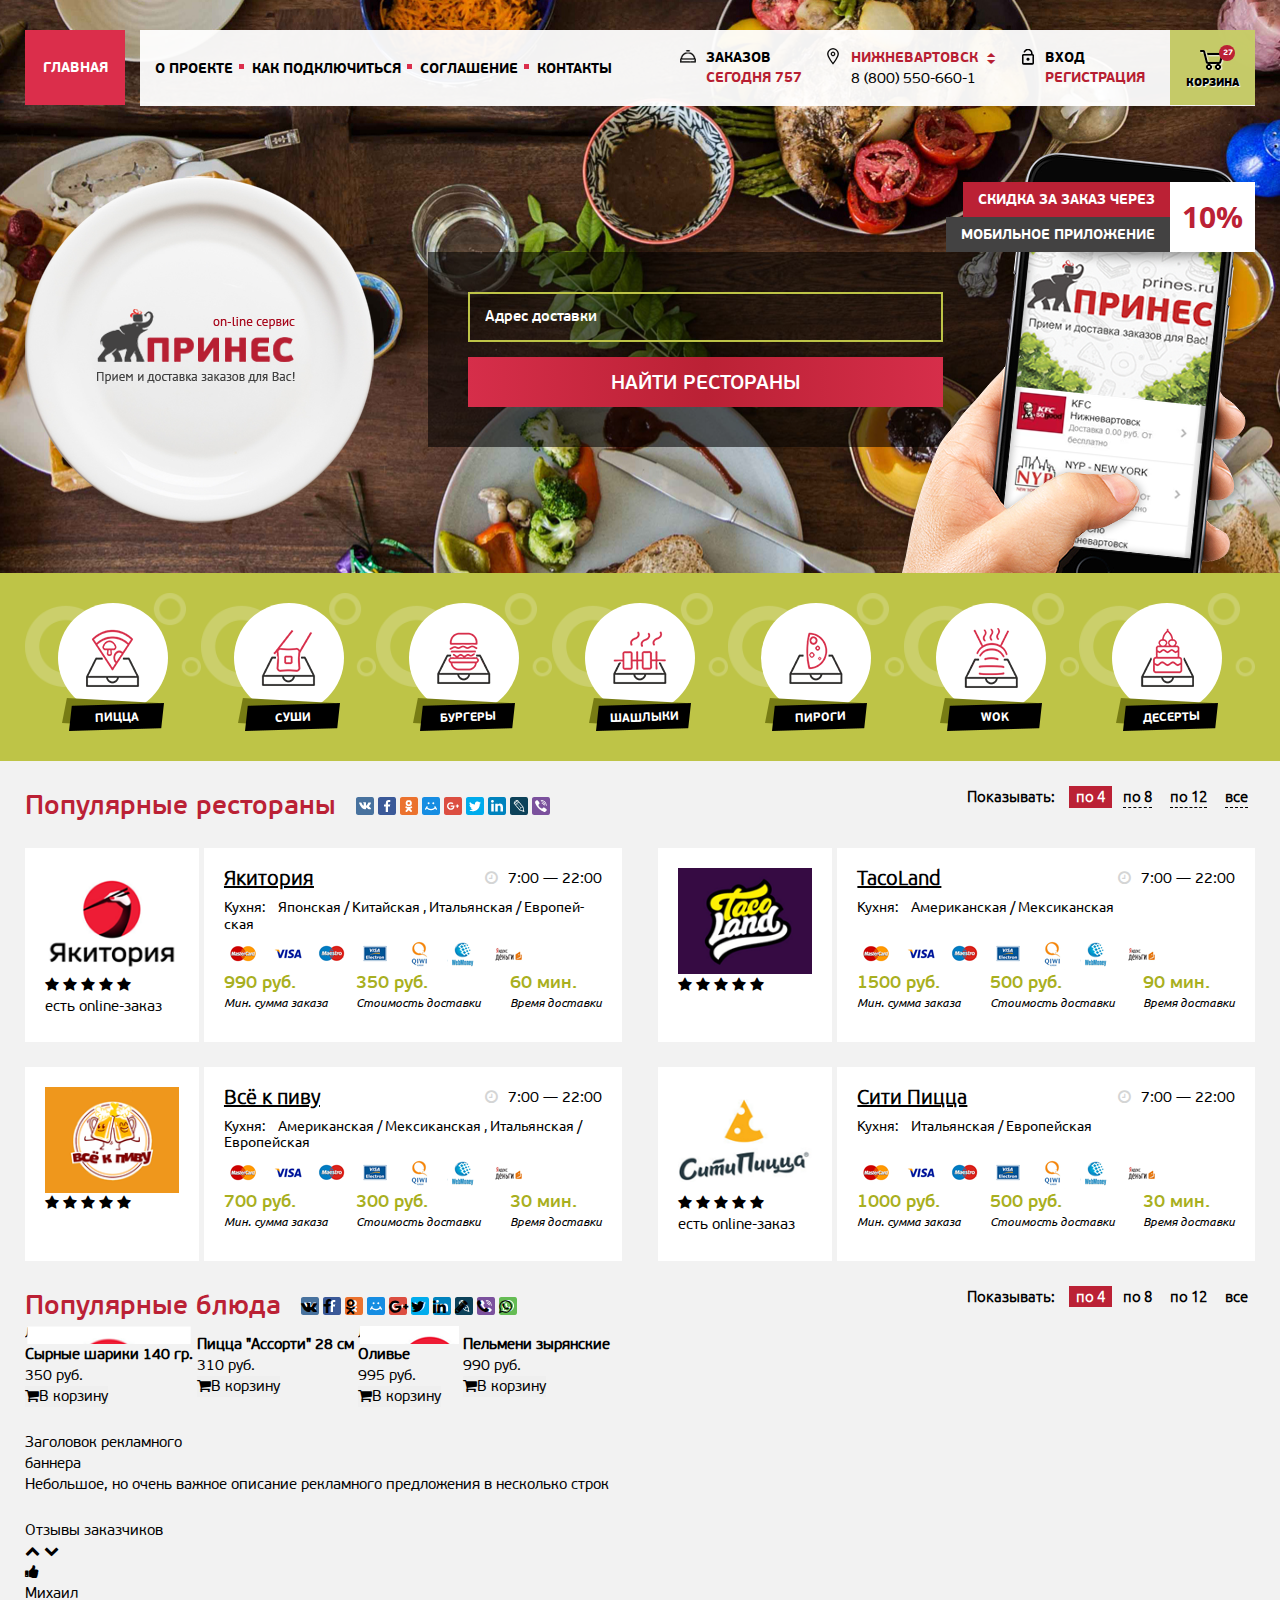
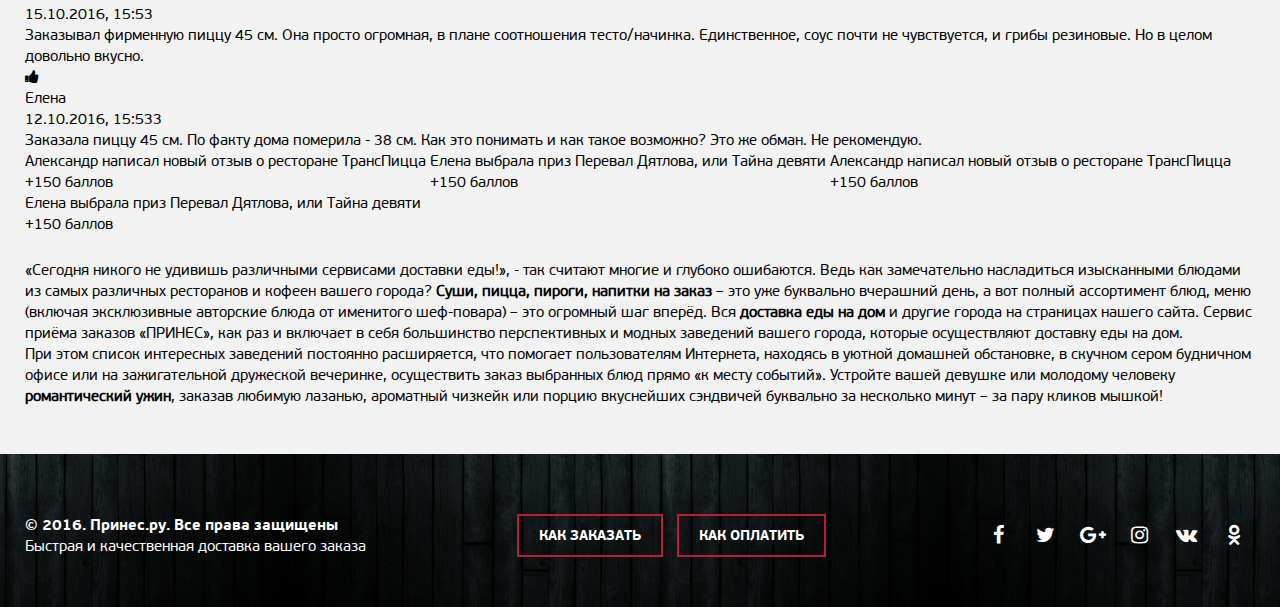
==== index.html @ 0f481f5a "v 0.1" ====
<!DOCTYPE html>
<html lang="ru">
<head>
    <meta charset="UTF-8">
    <meta name="viewport" content="width=device-width, initial-scale=1.0">
    <title>Главная</title>
    <link rel="stylesheet" href="css/font-awesome.min.css">
    <link rel="stylesheet" href="css/custom-styles.css"/>
</head>
<body>

<div class="wrapper page-main">

    <header role="banner">

        <div class="wrapper-inner">

            <a href="index.html" class="link-main">Главная</a>

            <div class="header-panel">

                <nav>
                    <ul>
                        <li><a href="#">О проекте</a></li>
                        <li><a href="#">Как подключиться</a></li>
                        <li><a href="#">Cоглашение</a></li>
                        <li><a href="#">Контакты</a></li>
                    </ul>
                </nav>

                <div class="orders">
                    <div>ЗАКАЗОВ</div>
                    <div><span>сегодня 757</span></div>
                </div>

                <div class="phones">
                    <div class="controls control-prev">&#9650;</div>
                    <div class="controls control-next">&#9660;</div>
                    <ul class="city">
                        <li>Москва</li>
                        <li>Уды</li>
                        <li class="active">Нижневартовск</li>
                        <li>Харьков</li>
                        <li>Екатеринбург</li>
                    </ul>
                    <ul class="tel">
                        <li><a href="tel:88005506601">8 (050) 123-456-7</a></li>
                        <li><a href="tel:88005506601">8 (066) 660-555-1</a></li>
                        <li class="active"><a href="tel:88005506601">8 (800) 550-660-1</a></li>
                        <li><a href="tel:88005506601">8 (063) 543-760-5</a></li>
                        <li><a href="tel:88005506601">8 (067) 888-888-6</a></li>
                    </ul>
                </div>

                <div class="sign">
                    <a href="#" class="sign-in">Вход</a>
                    <a href="#" class="sign-up">регистрация</a>
                </div>

                <a href="page-cart.html" class="header-cart">
                    <div class="products-number">27</div>
                    Корзина
                </a>

            </div>

            <div class="header-bottom">

                <a href="index.html" class="logo-main"></a>

                <form action="#" class="form-search">

                    <label>
                        <input type="text" placeholder="Адрес доставки">
                    </label>

                    <button type="submit">Найти рестораны</button>

                </form>

            </div>

            <div class="mobile-app">

                <p>Скидка за Заказ через <span>10%</span></p>
                <a href="#">мобильное приложение</a>

            </div>

        </div>

    </header>

    <section class="nav-categories">

        <div class="wrapper-inner">

            <ul>

                <li>
                    <div class="icon"><img src="source/images/icon-category-pizza.png" alt=""></div>
                    <a href="#"><span>Пицца</span></a>
                </li>
                <li>
                    <div class="icon"><img src="source/images/icon-category-sushi.png" alt=""></div>
                    <a href="#"><span>Суши</span></a>
                </li>
                <li>
                    <div class="icon"><img src="source/images/icon-category-burger.png" alt=""></div>
                    <a href="#"><span>бургеры</span></a>
                </li>
                <li>
                    <div class="icon"><img src="source/images/icon-category-kebab.png" alt=""></div>
                    <a href="#"><span>шашлыки</span></a>
                </li>
                <li>
                    <div class="icon"><img src="source/images/icon-category-pie.png" alt=""></div>
                    <a href="#"><span>пироги</span></a>
                </li>
                <li>
                    <div class="icon"><img src="source/images/icon-category-wok.png" alt=""></div>
                    <a href="#"><span>wok</span></a>
                </li>
                <li>
                    <div class="icon"><img src="source/images/icon-category-dessert.png" alt=""></div>
                    <a href="#"><span>Десерты</span></a>
                </li>

            </ul>

        </div>

    </section>

    <div class="wrapper-inner">

        <section class="popular-restaurants">

            <div class="list-header clearfix">

                <h2>Популярные рестораны</h2>

                <ul class="social-links">
                    <li><a href="#"></a></li>
                    <li><a href="#"></a></li>
                    <li><a href="#"></a></li>
                    <li><a href="#"></a></li>
                    <li><a href="#"></a></li>
                    <li><a href="#"></a></li>
                    <li><a href="#"></a></li>
                    <li><a href="#"></a></li>
                    <li><a href="#"></a></li>
                </ul>

                <div class="view-filter">

                    <div class="title">Показывать:</div>

                    <div class="filter-choice view-4 active"><span>по 4</span></div>

                    <div class="filter-choice view-8"><span>по 8</span></div>

                    <div class="filter-choice view-12"><span>по 12</span></div>

                    <div class="filter-choice view-all"><span>все</span></div>

                </div>

            </div>

            <ul class="cards-list clearfix">

                <li class="card card-restaurant clearfix">

                    <div class="card-preview">

                        <a class="logo-wrap" href="#">
                            <img src="source/images/logo-restaurant-1.png" alt="">
                        </a>

                        <ul class="rate">
                            <li><i class="fa fa-star filled"></i></li>
                            <li><i class="fa fa-star filled"></i></li>
                            <li><i class="fa fa-star filled"></i></li>
                            <li><i class="fa fa-star empty"></i></li>
                            <li><i class="fa fa-star empty"></i></li>
                        </ul>

                        <div class="note-online">есть online-заказ</div>

                    </div>

                    <div class="card-details">

                        <div class="card-details-header clearfix">

                            <h3><a href="#">Якитория</a></h3>

                            <div class="working-hours"><i class="fa fa-clock-o"></i>7:00 — 22:00</div>

                        </div>

                        <div class="cuisine">Кухня: <span class="value">Японская / Китайская , Итальянская / Евро&shy;пей&shy;ская</span></div>

                        <ul class="payment-list">
                            <li></li>
                            <li></li>
                            <li></li>
                            <li></li>
                            <li></li>
                            <li></li>
                            <li></li>
                        </ul>

                        <ul class="parameters">

                            <li>
                                <p><strong>990 руб.</strong></p>
                                <p><small>Мин. сумма заказа</small></p>
                            </li>

                            <li>
                                <p><strong>350 руб.</strong></p>
                                <p><small>Стоимость доставки</small></p>
                            </li>

                            <li>
                                <p><strong>60 мин.</strong></p>
                                <p><small>Время доставки</small></p>
                            </li>

                        </ul>

                    </div>

                </li>

                <li class="card card-restaurant clearfix">

                    <div class="card-preview">

                        <a class="logo-wrap" href="#">
                            <img src="source/images/logo-restaurant-2.png" alt="">
                        </a>

                        <ul class="rate">
                            <li><i class="fa fa-star filled"></i></li>
                            <li><i class="fa fa-star filled"></i></li>
                            <li><i class="fa fa-star filled"></i></li>
                            <li><i class="fa fa-star empty"></i></li>
                            <li><i class="fa fa-star empty"></i></li>
                        </ul>

                    </div>

                    <div class="card-details">

                        <div class="card-details-header clearfix">

                            <h3><a href="#">TacoLand</a></h3>

                            <div class="working-hours"><i class="fa fa-clock-o"></i>7:00 — 22:00</div>

                        </div>

                        <div class="cuisine">Кухня: <span class="value">Американская / Мексиканская</span></div>

                        <ul class="payment-list">
                            <li></li>
                            <li></li>
                            <li></li>
                            <li></li>
                            <li></li>
                            <li></li>
                            <li></li>
                        </ul>

                        <ul class="parameters">

                            <li>
                                <p><strong>1500 руб.</strong></p>
                                <p><small>Мин. сумма заказа</small></p>
                            </li>

                            <li>
                                <p><strong>500 руб.</strong></p>
                                <p><small>Стоимость доставки</small></p>
                            </li>

                            <li>
                                <p><strong>90 мин.</strong></p>
                                <p><small>Время доставки</small></p>
                            </li>

                        </ul>


                    </div>

                </li>

                <li class="card card-restaurant clearfix">

                    <div class="card-preview">

                        <a class="logo-wrap" href="#">
                            <img src="source/images/logo-restaurant-3.png" alt="">
                        </a>

                        <ul class="rate">
                            <li><i class="fa fa-star filled"></i></li>
                            <li><i class="fa fa-star filled"></i></li>
                            <li><i class="fa fa-star filled"></i></li>
                            <li><i class="fa fa-star empty"></i></li>
                            <li><i class="fa fa-star empty"></i></li>
                        </ul>

                    </div>

                    <div class="card-details">

                        <div class="card-details-header clearfix">

                            <h3><a href="#">Всё к пиву</a></h3>

                            <div class="working-hours"><i class="fa fa-clock-o"></i>7:00 — 22:00</div>

                        </div>

                        <div class="cuisine">Кухня: <span class="value">Американская / Мексиканская , Итальянская / Европейская</span></div>

                        <ul class="payment-list">
                            <li></li>
                            <li></li>
                            <li></li>
                            <li></li>
                            <li></li>
                            <li></li>
                            <li></li>
                        </ul>

                        <ul class="parameters">

                            <li>
                                <p><strong>700 руб.</strong></p>
                                <p><small>Мин. сумма заказа</small></p>
                            </li>

                            <li>
                                <p><strong>300 руб.</strong></p>
                                <p><small>Стоимость доставки</small></p>
                            </li>

                            <li>
                                <p><strong>30 мин.</strong></p>
                                <p><small>Время доставки</small></p>
                            </li>

                        </ul>

                    </div>

                </li>

                <li class="card card-restaurant clearfix">

                    <div class="card-preview">

                        <a class="logo-wrap" href="#">
                            <img src="source/images/logo-restaurant-4.png" alt="">
                        </a>

                        <ul class="rate">
                            <li><i class="fa fa-star filled"></i></li>
                            <li><i class="fa fa-star filled"></i></li>
                            <li><i class="fa fa-star filled"></i></li>
                            <li><i class="fa fa-star empty"></i></li>
                            <li><i class="fa fa-star empty"></i></li>
                        </ul>

                        <div class="note-online">есть online-заказ</div>

                    </div>

                    <div class="card-details">

                        <div class="card-details-header clearfix">

                            <h3><a href="#">Сити Пицца</a></h3>

                            <div class="working-hours"><i class="fa fa-clock-o"></i>7:00 — 22:00</div>

                        </div>

                        <div class="cuisine">Кухня: <span class="value">Итальянская / Европейская</span></div>

                        <ul class="payment-list">
                            <li></li>
                            <li></li>
                            <li></li>
                            <li></li>
                            <li></li>
                            <li></li>
                            <li></li>
                        </ul>

                        <ul class="parameters">

                            <li>
                                <p><strong>1000 руб.</strong></p>
                                <p><small>Мин. сумма заказа</small></p>
                            </li>

                            <li>
                                <p><strong>500 руб.</strong></p>
                                <p><small>Стоимость доставки</small></p>
                            </li>

                            <li>
                                <p><strong>30 мин.</strong></p>
                                <p><small>Время доставки</small></p>
                            </li>

                        </ul>

                    </div>

                </li>

                <li class="card card-restaurant clearfix hidden">

                    <div class="card-preview">

                        <a class="logo-wrap" href="#">
                            <img src="source/images/logo-restaurant-1.png" alt="">
                        </a>

                        <ul class="rate">
                            <li><i class="fa fa-star filled"></i></li>
                            <li><i class="fa fa-star filled"></i></li>
                            <li><i class="fa fa-star filled"></i></li>
                            <li><i class="fa fa-star empty"></i></li>
                            <li><i class="fa fa-star empty"></i></li>
                        </ul>

                        <div class="note-online">есть online-заказ</div>

                    </div>

                    <div class="card-details">

                        <div class="card-details-header clearfix">

                            <h3><a href="#">Якитория</a></h3>

                            <div class="working-hours"><i class="fa fa-clock-o"></i>7:00 — 22:00</div>

                        </div>

                        <div class="cuisine">Кухня: <span class="value">Японская / Китайская , Итальянская / Европейская</span></div>

                        <ul class="payment-list">
                            <li></li>
                            <li></li>
                            <li></li>
                            <li></li>
                            <li></li>
                            <li></li>
                            <li></li>
                        </ul>

                        <ul class="parameters">

                            <li>
                                <p><strong>990 руб.</strong></p>
                                <p><small>Мин. сумма заказа</small></p>
                            </li>

                            <li>
                                <p><strong>350 руб.</strong></p>
                                <p><small>Стоимость доставки</small></p>
                            </li>

                            <li>
                                <p><strong>60 мин.</strong></p>
                                <p><small>Время доставки</small></p>
                            </li>

                        </ul>

                    </div>

                </li>

                <li class="card card-restaurant clearfix hidden">

                    <div class="card-preview">

                        <a class="logo-wrap" href="#">
                            <img src="source/images/logo-restaurant-2.png" alt="">
                        </a>

                        <ul class="rate">
                            <li><i class="fa fa-star filled"></i></li>
                            <li><i class="fa fa-star filled"></i></li>
                            <li><i class="fa fa-star filled"></i></li>
                            <li><i class="fa fa-star empty"></i></li>
                            <li><i class="fa fa-star empty"></i></li>
                        </ul>

                    </div>

                    <div class="card-details">

                        <div class="card-details-header clearfix">

                            <h3><a href="#">TacoLand</a></h3>

                            <div class="working-hours"><i class="fa fa-clock-o"></i>7:00 — 22:00</div>

                        </div>

                        <div class="cuisine">Кухня: <span class="value">Американская / Мексиканская</span></div>

                        <ul class="payment-list">
                            <li></li>
                            <li></li>
                            <li></li>
                            <li></li>
                            <li></li>
                            <li></li>
                            <li></li>
                        </ul>

                        <ul class="parameters">

                            <li>
                                <p><strong>1500 руб.</strong></p>
                                <p><small>Мин. сумма заказа</small></p>
                            </li>

                            <li>
                                <p><strong>500 руб.</strong></p>
                                <p><small>Стоимость доставки</small></p>
                            </li>

                            <li>
                                <p><strong>90 мин.</strong></p>
                                <p><small>Время доставки</small></p>
                            </li>

                        </ul>


                    </div>

                </li>

                <li class="card card-restaurant clearfix hidden">

                    <div class="card-preview">

                        <a class="logo-wrap" href="#">
                            <img src="source/images/logo-restaurant-3.png" alt="">
                        </a>

                        <ul class="rate">
                            <li><i class="fa fa-star filled"></i></li>
                            <li><i class="fa fa-star filled"></i></li>
                            <li><i class="fa fa-star filled"></i></li>
                            <li><i class="fa fa-star empty"></i></li>
                            <li><i class="fa fa-star empty"></i></li>
                        </ul>

                    </div>

                    <div class="card-details">

                        <div class="card-details-header clearfix">

                            <h3><a href="#">Всё к пиву</a></h3>

                            <div class="working-hours"><i class="fa fa-clock-o"></i>7:00 — 22:00</div>

                        </div>

                        <div class="cuisine">Кухня: <span class="value">Американская / Мексиканская , Итальянская / Европейская</span></div>

                        <ul class="payment-list">
                            <li></li>
                            <li></li>
                            <li></li>
                            <li></li>
                            <li></li>
                            <li></li>
                            <li></li>
                        </ul>

                        <ul class="parameters">

                            <li>
                                <p><strong>700 руб.</strong></p>
                                <p><small>Мин. сумма заказа</small></p>
                            </li>

                            <li>
                                <p><strong>300 руб.</strong></p>
                                <p><small>Стоимость доставки</small></p>
                            </li>

                            <li>
                                <p><strong>30 мин.</strong></p>
                                <p><small>Время доставки</small></p>
                            </li>

                        </ul>

                    </div>

                </li>

                <li class="card card-restaurant clearfix hidden">

                    <div class="card-preview">

                        <a class="logo-wrap" href="#">
                            <img src="source/images/logo-restaurant-4.png" alt="">
                        </a>

                        <ul class="rate">
                            <li><i class="fa fa-star filled"></i></li>
                            <li><i class="fa fa-star filled"></i></li>
                            <li><i class="fa fa-star filled"></i></li>
                            <li><i class="fa fa-star empty"></i></li>
                            <li><i class="fa fa-star empty"></i></li>
                        </ul>

                        <div class="note-online">есть online-заказ</div>

                    </div>

                    <div class="card-details">

                        <div class="card-details-header clearfix">

                            <h3><a href="#">Сити Пицца</a></h3>

                            <div class="working-hours"><i class="fa fa-clock-o"></i>7:00 — 22:00</div>

                        </div>

                        <div class="cuisine">Кухня: <span class="value">Итальянская / Европейская</span></div>

                        <ul class="payment-list">
                            <li></li>
                            <li></li>
                            <li></li>
                            <li></li>
                            <li></li>
                            <li></li>
                            <li></li>
                        </ul>

                        <ul class="parameters">

                            <li>
                                <p><strong>1000 руб.</strong></p>
                                <p><small>Мин. сумма заказа</small></p>
                            </li>

                            <li>
                                <p><strong>500 руб.</strong></p>
                                <p><small>Стоимость доставки</small></p>
                            </li>

                            <li>
                                <p><strong>30 мин.</strong></p>
                                <p><small>Время доставки</small></p>
                            </li>

                        </ul>

                    </div>

                </li>

                <li class="card card-restaurant clearfix hidden">

                    <div class="card-preview">

                        <a class="logo-wrap" href="#">
                            <img src="source/images/logo-restaurant-1.png" alt="">
                        </a>

                        <ul class="rate">
                            <li><i class="fa fa-star filled"></i></li>
                            <li><i class="fa fa-star filled"></i></li>
                            <li><i class="fa fa-star filled"></i></li>
                            <li><i class="fa fa-star empty"></i></li>
                            <li><i class="fa fa-star empty"></i></li>
                        </ul>

                        <div class="note-online">есть online-заказ</div>

                    </div>

                    <div class="card-details">

                        <div class="card-details-header clearfix">

                            <h3><a href="#">Якитория</a></h3>

                            <div class="working-hours"><i class="fa fa-clock-o"></i>7:00 — 22:00</div>

                        </div>

                        <div class="cuisine">Кухня: <span class="value">Японская / Китайская , Итальянская / Европейская</span></div>

                        <ul class="payment-list">
                            <li></li>
                            <li></li>
                            <li></li>
                            <li></li>
                            <li></li>
                            <li></li>
                            <li></li>
                        </ul>

                        <ul class="parameters">

                            <li>
                                <p><strong>990 руб.</strong></p>
                                <p><small>Мин. сумма заказа</small></p>
                            </li>

                            <li>
                                <p><strong>350 руб.</strong></p>
                                <p><small>Стоимость доставки</small></p>
                            </li>

                            <li>
                                <p><strong>60 мин.</strong></p>
                                <p><small>Время доставки</small></p>
                            </li>

                        </ul>

                    </div>

                </li>

                <li class="card card-restaurant clearfix hidden">

                    <div class="card-preview">

                        <a class="logo-wrap" href="#">
                            <img src="source/images/logo-restaurant-2.png" alt="">
                        </a>

                        <ul class="rate">
                            <li><i class="fa fa-star filled"></i></li>
                            <li><i class="fa fa-star filled"></i></li>
                            <li><i class="fa fa-star filled"></i></li>
                            <li><i class="fa fa-star empty"></i></li>
                            <li><i class="fa fa-star empty"></i></li>
                        </ul>

                    </div>

                    <div class="card-details">

                        <div class="card-details-header clearfix">

                            <h3><a href="#">TacoLand</a></h3>

                            <div class="working-hours"><i class="fa fa-clock-o"></i>7:00 — 22:00</div>

                        </div>

                        <div class="cuisine">Кухня: <span class="value">Американская / Мексиканская</span></div>

                        <ul class="payment-list">
                            <li></li>
                            <li></li>
                            <li></li>
                            <li></li>
                            <li></li>
                            <li></li>
                            <li></li>
                        </ul>

                        <ul class="parameters">

                            <li>
                                <p><strong>1500 руб.</strong></p>
                                <p><small>Мин. сумма заказа</small></p>
                            </li>

                            <li>
                                <p><strong>500 руб.</strong></p>
                                <p><small>Стоимость доставки</small></p>
                            </li>

                            <li>
                                <p><strong>90 мин.</strong></p>
                                <p><small>Время доставки</small></p>
                            </li>

                        </ul>


                    </div>

                </li>

                <li class="card card-restaurant clearfix hidden">

                    <div class="card-preview">

                        <a class="logo-wrap" href="#">
                            <img src="source/images/logo-restaurant-3.png" alt="">
                        </a>

                        <ul class="rate">
                            <li><i class="fa fa-star filled"></i></li>
                            <li><i class="fa fa-star filled"></i></li>
                            <li><i class="fa fa-star filled"></i></li>
                            <li><i class="fa fa-star empty"></i></li>
                            <li><i class="fa fa-star empty"></i></li>
                        </ul>

                    </div>

                    <div class="card-details">

                        <div class="card-details-header clearfix">

                            <h3><a href="#">Всё к пиву</a></h3>

                            <div class="working-hours"><i class="fa fa-clock-o"></i>7:00 — 22:00</div>

                        </div>

                        <div class="cuisine">Кухня: <span class="value">Американская / Мексиканская , Итальянская / Европейская</span></div>

                        <ul class="payment-list">
                            <li></li>
                            <li></li>
                            <li></li>
                            <li></li>
                            <li></li>
                            <li></li>
                            <li></li>
                        </ul>

                        <ul class="parameters">

                            <li>
                                <p><strong>700 руб.</strong></p>
                                <p><small>Мин. сумма заказа</small></p>
                            </li>

                            <li>
                                <p><strong>300 руб.</strong></p>
                                <p><small>Стоимость доставки</small></p>
                            </li>

                            <li>
                                <p><strong>30 мин.</strong></p>
                                <p><small>Время доставки</small></p>
                            </li>

                        </ul>

                    </div>

                </li>

                <li class="card card-restaurant clearfix hidden">

                    <div class="card-preview">

                        <a class="logo-wrap" href="#">
                            <img src="source/images/logo-restaurant-4.png" alt="">
                        </a>

                        <ul class="rate">
                            <li><i class="fa fa-star filled"></i></li>
                            <li><i class="fa fa-star filled"></i></li>
                            <li><i class="fa fa-star filled"></i></li>
                            <li><i class="fa fa-star empty"></i></li>
                            <li><i class="fa fa-star empty"></i></li>
                        </ul>

                        <div class="note-online">есть online-заказ</div>

                    </div>

                    <div class="card-details">

                        <div class="card-details-header clearfix">

                            <h3><a href="#">Сити Пицца</a></h3>

                            <div class="working-hours"><i class="fa fa-clock-o"></i>7:00 — 22:00</div>

                        </div>

                        <div class="cuisine">Кухня: <span class="value">Итальянская / Европейская</span></div>

                        <ul class="payment-list">
                            <li></li>
                            <li></li>
                            <li></li>
                            <li></li>
                            <li></li>
                            <li></li>
                            <li></li>
                        </ul>

                        <ul class="parameters">

                            <li>
                                <p><strong>1000 руб.</strong></p>
                                <p><small>Мин. сумма заказа</small></p>
                            </li>

                            <li>
                                <p><strong>500 руб.</strong></p>
                                <p><small>Стоимость доставки</small></p>
                            </li>

                            <li>
                                <p><strong>30 мин.</strong></p>
                                <p><small>Время доставки</small></p>
                            </li>

                        </ul>

                    </div>

                </li>

                <li class="card card-restaurant clearfix hidden">

                    <div class="card-preview">

                        <a class="logo-wrap" href="#">
                            <img src="source/images/logo-restaurant-1.png" alt="">
                        </a>

                        <ul class="rate">
                            <li><i class="fa fa-star filled"></i></li>
                            <li><i class="fa fa-star filled"></i></li>
                            <li><i class="fa fa-star filled"></i></li>
                            <li><i class="fa fa-star empty"></i></li>
                            <li><i class="fa fa-star empty"></i></li>
                        </ul>

                        <div class="note-online">есть online-заказ</div>

                    </div>

                    <div class="card-details">

                        <div class="card-details-header clearfix">

                            <h3><a href="#">Якитория</a></h3>

                            <div class="working-hours"><i class="fa fa-clock-o"></i>7:00 — 22:00</div>

                        </div>

                        <div class="cuisine">Кухня: <span class="value">Японская / Китайская , Итальянская / Европейская</span></div>

                        <ul class="payment-list">
                            <li></li>
                            <li></li>
                            <li></li>
                            <li></li>
                            <li></li>
                            <li></li>
                            <li></li>
                        </ul>

                        <ul class="parameters">

                            <li>
                                <p><strong>990 руб.</strong></p>
                                <p><small>Мин. сумма заказа</small></p>
                            </li>

                            <li>
                                <p><strong>350 руб.</strong></p>
                                <p><small>Стоимость доставки</small></p>
                            </li>

                            <li>
                                <p><strong>60 мин.</strong></p>
                                <p><small>Время доставки</small></p>
                            </li>

                        </ul>

                    </div>

                </li>

                <li class="card card-restaurant clearfix hidden">

                    <div class="card-preview">

                        <a class="logo-wrap" href="#">
                            <img src="source/images/logo-restaurant-2.png" alt="">
                        </a>

                        <ul class="rate">
                            <li><i class="fa fa-star filled"></i></li>
                            <li><i class="fa fa-star filled"></i></li>
                            <li><i class="fa fa-star filled"></i></li>
                            <li><i class="fa fa-star empty"></i></li>
                            <li><i class="fa fa-star empty"></i></li>
                        </ul>

                    </div>

                    <div class="card-details">

                        <div class="card-details-header clearfix">

                            <h3><a href="#">TacoLand</a></h3>

                            <div class="working-hours"><i class="fa fa-clock-o"></i>7:00 — 22:00</div>

                        </div>

                        <div class="cuisine">Кухня: <span class="value">Американская / Мексиканская</span></div>

                        <ul class="payment-list">
                            <li></li>
                            <li></li>
                            <li></li>
                            <li></li>
                            <li></li>
                            <li></li>
                            <li></li>
                        </ul>

                        <ul class="parameters">

                            <li>
                                <p><strong>1500 руб.</strong></p>
                                <p><small>Мин. сумма заказа</small></p>
                            </li>

                            <li>
                                <p><strong>500 руб.</strong></p>
                                <p><small>Стоимость доставки</small></p>
                            </li>

                            <li>
                                <p><strong>90 мин.</strong></p>
                                <p><small>Время доставки</small></p>
                            </li>

                        </ul>


                    </div>

                </li>

                <li class="card card-restaurant clearfix hidden">

                    <div class="card-preview">

                        <a class="logo-wrap" href="#">
                            <img src="source/images/logo-restaurant-3.png" alt="">
                        </a>

                        <ul class="rate">
                            <li><i class="fa fa-star filled"></i></li>
                            <li><i class="fa fa-star filled"></i></li>
                            <li><i class="fa fa-star filled"></i></li>
                            <li><i class="fa fa-star empty"></i></li>
                            <li><i class="fa fa-star empty"></i></li>
                        </ul>

                    </div>

                    <div class="card-details">

                        <div class="card-details-header clearfix">

                            <h3><a href="#">Всё к пиву</a></h3>

                            <div class="working-hours"><i class="fa fa-clock-o"></i>7:00 — 22:00</div>

                        </div>

                        <div class="cuisine">Кухня: <span class="value">Американская / Мексиканская , Итальянская / Европейская</span></div>

                        <ul class="payment-list">
                            <li></li>
                            <li></li>
                            <li></li>
                            <li></li>
                            <li></li>
                            <li></li>
                            <li></li>
                        </ul>

                        <ul class="parameters">

                            <li>
                                <p><strong>700 руб.</strong></p>
                                <p><small>Мин. сумма заказа</small></p>
                            </li>

                            <li>
                                <p><strong>300 руб.</strong></p>
                                <p><small>Стоимость доставки</small></p>
                            </li>

                            <li>
                                <p><strong>30 мин.</strong></p>
                                <p><small>Время доставки</small></p>
                            </li>

                        </ul>

                    </div>

                </li>

                <li class="card card-restaurant clearfix hidden">

                    <div class="card-preview">

                        <a class="logo-wrap" href="#">
                            <img src="source/images/logo-restaurant-4.png" alt="">
                        </a>

                        <ul class="rate">
                            <li><i class="fa fa-star filled"></i></li>
                            <li><i class="fa fa-star filled"></i></li>
                            <li><i class="fa fa-star filled"></i></li>
                            <li><i class="fa fa-star empty"></i></li>
                            <li><i class="fa fa-star empty"></i></li>
                        </ul>

                        <div class="note-online">есть online-заказ</div>

                    </div>

                    <div class="card-details">

                        <div class="card-details-header clearfix">

                            <h3><a href="#">Сити Пицца</a></h3>

                            <div class="working-hours"><i class="fa fa-clock-o"></i>7:00 — 22:00</div>

                        </div>

                        <div class="cuisine">Кухня: <span class="value">Итальянская / Европейская</span></div>

                        <ul class="payment-list">
                            <li></li>
                            <li></li>
                            <li></li>
                            <li></li>
                            <li></li>
                            <li></li>
                            <li></li>
                        </ul>

                        <ul class="parameters">

                            <li>
                                <p><strong>1000 руб.</strong></p>
                                <p><small>Мин. сумма заказа</small></p>
                            </li>

                            <li>
                                <p><strong>500 руб.</strong></p>
                                <p><small>Стоимость доставки</small></p>
                            </li>

                            <li>
                                <p><strong>30 мин.</strong></p>
                                <p><small>Время доставки</small></p>
                            </li>

                        </ul>

                    </div>

                </li>

            </ul>

        </section>

        <section class="popular-dishes">

            <div class="list-header clearfix">

                <h2>Популярные блюда</h2>

                <ul class="social-links">
                    <li><a href="#"><i class="fa fa-vk"></i></a></li>
                    <li><a href="#"><i class="fa fa-facebook"></i></a></li>
                    <li><a href="#"><i class="fa fa-odnoklassniki"></i></a></li>
                    <li><a href="#"><i class="fa fa-"></i></a></li>
                    <li><a href="#"><i class="fa fa-google-plus"></i></a></li>
                    <li><a href="#"><i class="fa fa-twitter"></i></a></li>
                    <li><a href="#"><i class="fa fa-linkedin"></i></a></li>
                    <li><a href="#"><i class="fa fa-pencil"></i></a></li>
                    <li><a href="#"><i class="fa fa-phone"></i></a></li>
                    <li><a href="#"><i class="fa fa-whatsapp"></i></a></li>
                </ul>

                <div class="view-filter">

                    <div class="title">Показывать:</div>

                    <div class="filter-choice view-4 active">по 4</div>

                    <div class="filter-choice view-8">по 8</div>

                    <div class="filter-choice view-12">по 12</div>

                    <div class="filter-choice view-all">все</div>

                </div>

            </div>

            <ul class="cards-list clearfix">

                <li class="card card-dish clearfix">

                    <a class="image-wrap" href="#">
                        <img src="source/images/logo-restaurant-1.png" alt="">
                        <div class="mark-leader">Лидер продаж</div>
                    </a>

                    <h3><a href="#">Сырные шарики 140 гр.</a></h3>

                    <div class="cost">350 руб.</div>

                    <button><i class="fa fa-shopping-cart"></i>В корзину</button>

                </li>

                <li class="card card-dish clearfix">

                    <a class="image-wrap" href="#">
                        <img src="source/images/logo-restaurant-1.png" alt="">
                    </a>

                    <h3><a href="#">Пицца "Ассорти" 28 см</a></h3>

                    <div class="cost">310 руб.</div>

                    <button><i class="fa fa-shopping-cart"></i>В корзину</button>

                </li>

                <li class="card card-dish clearfix">

                    <a class="image-wrap" href="#">
                        <img src="source/images/logo-restaurant-1.png" alt="">
                        <div class="mark-leader">Лидер продаж</div>
                    </a>

                    <h3><a href="#">Оливье</a></h3>

                    <div class="cost">995 руб.</div>

                    <button><i class="fa fa-shopping-cart"></i>В корзину</button>

                </li>

                <li class="card card-dish clearfix">

                    <a class="image-wrap" href="#">
                        <img src="source/images/logo-restaurant-1.png" alt="">
                    </a>

                    <h3><a href="#">Пельмени зырянские</a></h3>

                    <div class="cost">990 руб.</div>

                    <button><i class="fa fa-shopping-cart"></i>В корзину</button>

                </li>

                <li class="card card-dish hidden clearfix">

                    <a class="image-wrap" href="#">
                        <img src="source/images/logo-restaurant-1.png" alt="">
                        <div class="mark-leader">Лидер продаж</div>
                    </a>

                    <h3><a href="#">Сырные шарики 140 гр.</a></h3>

                    <div class="cost">350 руб.</div>

                    <button><i class="fa fa-shopping-cart"></i>В корзину</button>

                </li>

                <li class="card card-dish hidden clearfix">

                    <a class="image-wrap" href="#">
                        <img src="source/images/logo-restaurant-1.png" alt="">
                    </a>

                    <h3><a href="#">Пицца "Ассорти" 28 см</a></h3>

                    <div class="cost">310 руб.</div>

                    <button><i class="fa fa-shopping-cart"></i>В корзину</button>

                </li>

                <li class="card card-dish hidden clearfix">

                    <a class="image-wrap" href="#">
                        <img src="source/images/logo-restaurant-1.png" alt="">
                        <div class="mark-leader">Лидер продаж</div>
                    </a>

                    <h3><a href="#">Оливье</a></h3>

                    <div class="cost">995 руб.</div>

                    <button><i class="fa fa-shopping-cart"></i>В корзину</button>

                </li>

                <li class="card card-dish hidden clearfix">

                    <a class="image-wrap" href="#">
                        <img src="source/images/logo-restaurant-1.png" alt="">
                    </a>

                    <h3><a href="#">Пельмени зырянские</a></h3>

                    <div class="cost">990 руб.</div>

                    <button><i class="fa fa-shopping-cart"></i>В корзину</button>

                </li>

                <li class="card card-dish hidden clearfix">

                    <a class="image-wrap" href="#">
                        <img src="source/images/logo-restaurant-1.png" alt="">
                        <div class="mark-leader">Лидер продаж</div>
                    </a>

                    <h3><a href="#">Сырные шарики 140 гр.</a></h3>

                    <div class="cost">350 руб.</div>

                    <button><i class="fa fa-shopping-cart"></i>В корзину</button>

                </li>

                <li class="card card-dish hidden clearfix">

                    <a class="image-wrap" href="#">
                        <img src="source/images/logo-restaurant-1.png" alt="">
                    </a>

                    <h3><a href="#">Пицца "Ассорти" 28 см</a></h3>

                    <div class="cost">310 руб.</div>

                    <button><i class="fa fa-shopping-cart"></i>В корзину</button>

                </li>

                <li class="card card-dish hidden clearfix">

                    <a class="image-wrap" href="#">
                        <img src="source/images/logo-restaurant-1.png" alt="">
                        <div class="mark-leader">Лидер продаж</div>
                    </a>

                    <h3><a href="#">Оливье</a></h3>

                    <div class="cost">995 руб.</div>

                    <button><i class="fa fa-shopping-cart"></i>В корзину</button>

                </li>

                <li class="card card-dish hidden clearfix">

                    <a class="image-wrap" href="#">
                        <img src="source/images/logo-restaurant-1.png" alt="">
                    </a>

                    <h3><a href="#">Пельмени зырянские</a></h3>

                    <div class="cost">990 руб.</div>

                    <button><i class="fa fa-shopping-cart"></i>В корзину</button>

                </li>

                <li class="card card-dish hidden clearfix">

                    <a class="image-wrap" href="#">
                        <img src="source/images/logo-restaurant-1.png" alt="">
                        <div class="mark-leader">Лидер продаж</div>
                    </a>

                    <h3><a href="#">Сырные шарики 140 гр.</a></h3>

                    <div class="cost">350 руб.</div>

                    <button><i class="fa fa-shopping-cart"></i>В корзину</button>

                </li>

                <li class="card card-dish hidden clearfix">

                    <a class="image-wrap" href="#">
                        <img src="source/images/logo-restaurant-1.png" alt="">
                    </a>

                    <h3><a href="#">Пицца "Ассорти" 28 см</a></h3>

                    <div class="cost">310 руб.</div>

                    <button><i class="fa fa-shopping-cart"></i>В корзину</button>

                </li>

                <li class="card card-dish hidden clearfix">

                    <a class="image-wrap" href="#">
                        <img src="source/images/logo-restaurant-1.png" alt="">
                        <div class="mark-leader">Лидер продаж</div>
                    </a>

                    <h3><a href="#">Оливье</a></h3>

                    <div class="cost">995 руб.</div>

                    <button><i class="fa fa-shopping-cart"></i>В корзину</button>

                </li>

                <li class="card card-dish hidden clearfix">

                    <a class="image-wrap" href="#">
                        <img src="source/images/logo-restaurant-1.png" alt="">
                    </a>

                    <h3><a href="#">Пельмени зырянские</a></h3>

                    <div class="cost">990 руб.</div>

                    <button><i class="fa fa-shopping-cart"></i>В корзину</button>

                </li>

            </ul>

        </section>

        <section class="banner">

            <div class="banner-image">
                <p>Заголовок рекламного <br>баннера</p>
            </div>

            <div class="banner-details">
                <p>Небольшое, но очень важное описание рекламного предложения в несколько строк</p>
            </div>

        </section>

        <section class="tutti-frutti">

            <div class="banner-short"></div>

            <div class="reviews">

                <div class="reviews-header">
                    Отзывы заказчиков
                    <div class="controls">
                        <i class="fa fa-chevron-up"></i>
                        <i class="fa fa-chevron-down"></i>
                    </div>
                </div>

                <div class="review-slider">

                    <div class="review">
                        <i class="fa fa-thumbs-up"></i>
                        <div class="reviewer">Михаил</div>
                        <time>15.10.2016, 15:53</time>
                        <p>
                            Заказывал фирменную пиццу 45 см. Она просто огромная, в плане соотношения тесто/начинка. Единственное, соус почти не чувствуется, и грибы резиновые. Но в целом довольно вкусно.
                        </p>
                    </div>

                    <div class="review">
                        <i class="fa fa-thumbs-up"></i>
                        <div class="reviewer">Елена</div>
                        <time>12.10.2016, 15:533</time>
                        <p>
                            Заказала пиццу 45 см. По факту дома померила - 38 см. Как это понимать и как такое возможно? Это же обман. Не рекомендую.
                        </p>
                    </div>

                </div>

                <ul class="events-list">

                    <li>
                        <div class="image-wrap">
                            <img src="source/images/image-event-1.png" alt="">
                        </div>
                        <div class="event-info">
                            <p><span class="name">Александр</span> написал новый отзыв о ресторане <span class="restaurant">ТрансПицца</span></p>
                            <div class="points">+150 баллов</div>
                        </div>
                        <div class="review-mark"></div>
                    </li>

                    <li>
                        <div class="image-wrap">
                            <img src="source/images/image-event-2.png" alt="">
                        </div>
                        <div class="event-info">
                            <p><span class="name">Елена</span> выбрала приз <span class="restaurant">Перевал Дятлова, или Тайна девяти</span></p>
                            <div class="points">+150 баллов</div>
                        </div>
                        <div class="gift-mark"></div>
                    </li>

                    <li>
                        <div class="image-wrap">
                            <img src="source/images/image-event-1.png" alt="">
                        </div>
                        <div class="event-info">
                            <p><span class="name">Александр</span> написал новый отзыв о ресторане <span class="restaurant">ТрансПицца</span></p>
                            <div class="points">+150 баллов</div>
                        </div>
                        <div class="review-mark"></div>
                    </li>

                    <li>
                        <div class="image-wrap">
                            <img src="source/images/image-event-2.png" alt="">
                        </div>
                        <div class="event-info">
                            <p><span class="name">Елена</span> выбрала приз <span class="restaurant">Перевал Дятлова, или Тайна девяти</span></p>
                            <div class="points">+150 баллов</div>
                        </div>
                        <div class="gift-mark"></div>
                    </li>

                </ul>

            </div>

        </section>

        <section class="promo-block">
            <p>
                «Сегодня никого не удивишь различными сервисами доставки еды!», - так считают многие и глубоко ошибаются.
                Ведь как замечательно насладиться изысканными блюдами из самых <a href="#">различных ресторанов и кофеен вашего города?</a>
                <strong>Суши, пицца, пироги, напитки на заказ</strong> – это уже буквально вчерашний день, а вот полный
                ассортимент блюд, меню (включая эксклюзивные авторские блюда от именитого шеф-повара) – это огромный шаг
                вперёд. Вся <strong>доставка еды на дом</strong> и другие города на страницах нашего сайта. Сервис приёма заказов
                «ПРИНЕС», как раз и включает в себя большинство перспективных и модных заведений вашего города,
                которые осуществляют доставку еды на дом.
            </p>
            <p>
                При этом <a href="#">список интересных заведений</a> постоянно расширяется, что помогает пользователям Интернета,
                находясь в уютной домашней обстановке, в скучном сером будничном офисе или на зажигательной дружеской
                вечеринке, осуществить <a href="#">заказ выбранных блюд</a> прямо «к месту событий». Устройте вашей девушке или молодому
                человеку <strong>романтический ужин</strong>, заказав любимую лазанью, ароматный чизкейк или порцию вкуснейших сэндвичей
                буквально за несколько минут – за пару кликов мышкой!
            </p>
        </section>

    </div>

    <footer role="contentinfo">

        <div class="wrapper-inner">

            <div class="copyrights">
                <p><span>© 2016. Принес.ру. Все права защищены</span></p>
                <p>Быстрая и качественная доставка вашего заказа</p>
            </div>

            <div class="buttons">
                <button class="button-empty how-order">Как заказать</button>
                <button class="button-empty how-pay">как оплатить</button>
            </div>

            <ul class="social-links">
                <li><a href="#"><i class="fa fa-facebook"></i></a></li>
                <li><a href="#"><i class="fa fa-twitter"></i></a></li>
                <li><a href="#"><i class="fa fa-google-plus"></i></a></li>
                <li><a href="#"><i class="fa fa-instagram"></i></a></li>
                <li><a href="#"><i class="fa fa-vk"></i></a></li>
                <li><a href="#"><i class="fa fa-odnoklassniki"></i></a></li>
            </ul>

        </div>

    </footer>

</div>

<script src="js/jquery-3.1.1.min.js"></script>
<script src="js/custom-scripts.js"></script>
</body>
</html>
---- css/custom-styles.css ----
/**********************************************************************************************************************
********** general
***********************************************************************************************************************/
@font-face {
    font-family: 'Ubuntu Italic';
    src: url("../source/fonts/UbuntuItalic.woff") format("woff"), url("../source/fonts/UbuntuItalic.ttf") format("truetype");
    font-weight: 300;
    font-style: normal;
}
@font-face {
    font-family: 'Ubuntu Regular';
    src: url("../source/fonts/UbuntuRegular.woff") format("woff"), url("../source/fonts/UbuntuRegular.ttf") format("truetype");
    font-weight: 300;
    font-style: normal;
}
@font-face {
    font-family: 'Ubuntu Medium';
    src: url("../source/fonts/UbuntuMedium.woff") format("woff"), url("../source/fonts/UbuntuMedium.ttf") format("truetype");
    font-weight: 300;
    font-style: normal;
}
@font-face {
    font-family: 'Ubuntu Bold';
    src: url("../source/fonts/UbuntuBold.woff") format("woff"), url("../source/fonts/UbuntuBold.ttf") format("truetype");
    font-weight: 300;
    font-style: normal;
}
@font-face {
    font-family: 'Ubuntu Light';
    src: url("../source/fonts/UbuntuLight.woff") format("woff"), url("../source/fonts/UbuntuLight.ttf") format("truetype");
    font-weight: 300;
    font-style: normal;
}
@font-face {
    font-family: 'PFBeauSansPro-SemiBold';
    src: url("../source/fonts/PFBeauSansPro-SemiBold.woff") format("woff"), url("../source/fonts/PFBeauSansPro-SemiBold.ttf") format("truetype");
    font-weight: 300;
    font-style: normal;
}
@font-face {
    font-family: 'PFBeauSansPro-Bold';
    src: url("../source/fonts/PFBeauSansPro-Bold.woff") format("woff"), url("../source/fonts/PFBeauSansPro-Bold.ttf") format("truetype");
    font-weight: 300;
    font-style: normal;
}
@font-face {
    font-family: 'PFBeauSansPro-Regular';
    src: url("../source/fonts/PFBeauSansPro-Regular.woff") format("woff"), url("../source/fonts/PFBeauSansPro-Regular.ttf") format("truetype");
    font-weight: 300;
    font-style: normal;
}
@font-face {
    font-family: 'PFBeauSansPro-Black';
    src: url("../source/fonts/PFBeauSansPro-Black.woff") format("woff"), url("../source/fonts/PFBeauSansPro-Black.ttf") format("truetype");
    font-weight: 300;
    font-style: normal;
}
@font-face {
    font-family: 'OpenSans Bold';
    src: url("../source/fonts/OpenSansBold.woff") format("woff"), url("../source/fonts/OpenSansBold.ttf") format("truetype");
    font-weight: 300;
    font-style: normal;
}
* {
    padding: 0;
    margin: 0;
    -webkit-box-sizing: border-box;
    -moz-box-sizing: border-box;
    box-sizing: border-box;
    font-size: 15px;
    line-height: 1.4;
    color: #000000;
    font-family: 'PFBeauSansPro-Regular', sans-serif;
}

body {
    background-color: #f2f2f2;
    width: 100%;
    height: 100%;
}

a, button {
    cursor: pointer;
    -webkit-transition: 0.4s;
    -moz-transition: 0.4s;
    -ms-transition: 0.4s;
    -o-transition: 0.4s;
    transition: 0.4s;
    -webkit-appearance: none;
}

a {
    text-decoration: none;
}
a:hover {
    text-decoration: underline;
}
a:active, a:focus {
    outline: none;
}

button, button:hover, button:active {
    outline: none;
    border: none;
}
button::-moz-focus-inner {
    outline: none;
    border: none;
}
input:focus {
    outline: none;
}
input:focus::-webkit-input-placeholder {color: transparent;}
input:focus::-moz-placeholder {color: transparent;}
input:focus:-moz-placeholder {color: transparent;}
input:focus:-ms-input-placeholder {color: transparent;}

.button-empty {
    text-transform: uppercase;
    color: #ffffff;
    border: 2px solid #b71f32;
    background: transparent;
    height: 43px;
    line-height: 39px;
    padding: 0 20px;
    font-size: 14px;
    font-family: 'PFBeauSansPro-Bold', sans-serif;
}
.button-empty:hover {
    border: 2px solid #b71f32;
    background: #b71f32;
    color: #ffffff;
}
.button-empty:active {
    border: 2px solid #000000;
}

ul li, ol li {
    display: inline-block;
    vertical-align: middle;
    list-style: none;
}

h1 {

}
h2 {
    font-family: 'PFBeauSansPro-SemiBold', sans-serif;
    font-size: 27px;
    color: #bb2135;
}
h3 {

}

.image-wrap {
    display: block;
    position: relative;
    overflow: hidden;
}
img {
    display: block;
    width: 100%;
    margin: 0;
}
.image-wrap img {
    width: auto;
    height: auto;
    min-width: 100%;
    min-height: 100%;
    position: absolute;
    left: 0;
    top: 0;
}

.wrapper {
    min-height: 100%;
    position: relative;
    overflow: hidden;
    padding-bottom: 200px;
}

.wrapper-inner {
    display: block;
    width: 100%;
    max-width: 1230px;
    position: relative;
    margin: 0 auto;
}
.wrapper-inner:after, .clearfix:after {
    content: '';
    display: block;
    clear: both;
}

section {
    display: block;
    margin-top: 25px;
}

/**********************************************************************************************************************
********** header
***********************************************************************************************************************/

header[role='banner'] {
    padding: 30px 0 25px;
    background: transparent url('../source/images/background-header.jpg');
}
.link-main {
    display: block;
    width: 100px;
    height: 75px;
    float: left;
    background: #db2e4b;
    font-size: 14px;
    color: #ffffff;
    text-transform: uppercase;
    font-family: 'PFBeauSansPro-Bold', sans-serif;
    line-height: 75px;
    text-align: center;
}
.link-main:hover {
    text-decoration: none;
    background: #ffffff;
    color: #db2e4b;
}
.header-panel {
    margin-left: 115px;
    margin-bottom: 20px;
    background: rgba(255, 255, 255, 0.95);
    padding: 18px 110px 17px 0;
    position: relative;
    text-align: right;
}
.header-panel > div {
    display: inline-block;
    vertical-align: top;
    text-align: left;
}
nav {
    float: left;
}
nav ul li {
    margin-left: 15px;
    position: relative;
}
nav ul li:before {
    content: '';
    display: block;
    width: 5px;
    height: 5px;
    background: #db2e4b;
    position: absolute;
    bottom: 19px;
    left: -13px;
}
nav ul li:first-child:before {
    display: none;
}
nav ul li a {
    display: block;
    font-size: 14px;
    text-transform: uppercase;
    font-family: 'PFBeauSansPro-Bold', sans-serif;
    line-height: 40px;
}

.header-panel .orders, .header-panel .phones, .sign {
    padding-left: 30px;
    position: relative;
}
.header-panel .phones {
    width: 175px;
    -webkit-user-select: none;
    -moz-user-select: none;
    -ms-user-select: none;
    user-select: none;
    margin: 0 15px;
}
.header-panel .orders:before, .header-panel .phones:before, .sign:before {
    content: '';
    display: block;
    width: 25px;
    height: 20px;
    background: transparent url('../source/images/sprite-header.png') 0 0;
    position: absolute;
    top: -2px;
    left: 0;
}
.header-panel .phones:before {
    background-position: -25px 0;
}
.sign:before {
    top: -1px;
    background-position: -50px 0;
}
.header-panel .orders div, .header-panel .orders div span {
    font-family: 'PFBeauSansPro-Bold', sans-serif;
    text-transform: uppercase;
    font-size: 14px;
}
.header-panel .orders div span {
    color: #b71f32;
}

.header-panel .phones .city li, .header-panel .phones .tel li {
    display: none;
}
.header-panel .phones .city li.active, .header-panel .phones .tel li.active, .sign a {
    display: block;
    font-family: 'PFBeauSansPro-Bold', sans-serif;
    text-transform: uppercase;
    font-size: 14px;
}
.header-panel .phones .city li.active, .sign-up {
    color: #b71f32;
}
.phones .city li.active {
    cursor: pointer;
}
.header-panel .phones .controls {
    position: absolute;
    right: 0;
    color: #b71f32;
    font-size: 12px;
    cursor: pointer;
    -webkit-transition: 0.3s;
    -moz-transition: 0.3s;
    -ms-transition: 0.3s;
    -o-transition: 0.3s;
    transition: 0.3s;
}
.header-panel .phones .controls:hover {
    -webkit-transform: scale(1.15);
    -moz-transform: scale(1.15);
    -ms-transform: scale(1.15);
    -o-transform: scale(1.15);
    transform: scale(1.15);
    color: #000000;
}
.header-panel .phones .control-prev {
    top: -1px;
}
.header-panel .phones .control-next {
    top: 6px;
}

.header-cart {
    display: block;
    width: 85px;
    position: absolute;
    top: 0;
    right: 0;
    padding: 45px 0 0;
    background: rgba(185, 191, 69, 0.8);
    height: 75px;
    font-family: 'PFBeauSansPro-Black', sans-serif;
    font-size: 11px;
    text-transform: uppercase;
    text-shadow: 1px 1px 1px #ffffff;
    text-align: center;
}
.header-cart:before {
    content: '';
    display: block;
    width: 25px;
    height: 20px;
    background: transparent url('../source/images/sprite-header.png') -75px 0;
    position: absolute;
    margin: auto;
    top: 20px;
    left: 0;
    right: 0;
}
.header-cart .products-number {
    display: block;
    width: 16px;
    height: 16px;
    line-height: 16px;
    text-align: center;
    position: absolute;
    top: 15px;
    right: 20px;
    background: #bb2135;
    font-family: 'PFBeauSansPro-Bold', sans-serif;
    color: #ffffff;
    text-shadow: none;
    font-size: 8px;
    -webkit-border-radius: 100%;
    -moz-border-radius: 100%;
    border-radius: 100%;
    padding-left: 1px;
}

    /* header main page /*/
.page-main header[role='banner'] {
    padding: 30px 0 0;
    background-position: center top;
}
.header-bottom {
    float: left;
}

.logo-main {
    display: inline-block;
    vertical-align: middle;
    width: 349px;
    height: 347px;
    background: transparent url('../source/images/logo-main.png');
    margin: 50px 0;
}

.form-search {
    display: inline-block;
    width: 630px;
    vertical-align: middle;
    padding: 40px;
    margin-left: 50px;
    background: rgba(0, 0, 0, 0.57);
}
.form-search label {
    display: block;
    width: 475px;
    height: 50px;
    margin-bottom: 15px;
    position: relative;
}
.form-search label input {
    display: block;
    width: 100%;
    height: 100%;
    border: 2px solid #bec447;
    background: transparent;
    padding: 0 30px 0 15px;
    font-family: 'PFBeauSansPro-SemiBold', sans-serif;
    color: #ffffff;
}

.form-search label input::-webkit-input-placeholder {font-family: 'PFBeauSansPro-SemiBold', sans-serif; color: #ffffff;}
.form-search label input::-moz-placeholder {font-family: 'PFBeauSansPro-SemiBold', sans-serif; color: #ffffff;}
.form-search label input:-moz-placeholder {font-family: 'PFBeauSansPro-SemiBold', sans-serif; color: #ffffff;}
.form-search label input:-ms-input-placeholder {font-family: 'PFBeauSansPro-SemiBold', sans-serif; color: #ffffff;}

.form-search label input:focus::-webkit-input-placeholder {color: transparent;}
.form-search label input:focus::-moz-placeholder {color: transparent;}
.form-search label input:focus:-moz-placeholder {color: transparent;}
.form-search label input:focus:-ms-input-placeholder {color: transparent;}

.form-search button {
    width: 475px;
    height: 50px;
    background: linear-gradient(to right, #d62e4a, #bb2135, #d62e4a);
    -webkit-transition: none;
    -moz-transition: none;
    -ms-transition: none;
    -o-transition: none;
    transition: none;
    font-family: 'PFBeauSansPro-SemiBold', sans-serif;
    font-size: 20px;
    text-transform: uppercase;
    color: #ffffff;
}
.form-search button:hover {
    background: #bb2135;
}

.mobile-app {
    display: block;
    width: 361px;
    height: 428px;
    background: transparent url('../source/images/mobile-app.png');
    position: absolute;
    bottom: 0;
    right: 0;
    text-align: right;
    padding-top: 37px;
}
.mobile-app p, .mobile-app a {
    display: inline-block;
    font-size: 14px;
    color: #ffffff;
    height: 35px;
    line-height: 35px;
    text-transform: uppercase;
    font-family: 'PFBeauSansPro-Bold', sans-serif;
    position: relative;
    padding: 0 100px 0 15px;
    background: #bb2135;
}
.mobile-app p span {
    display: block;
    background: #ffffff;
    width: 85px;
    height: 70px;
    position: absolute;
    right: 0;
    top: 0;
    z-index: 1;
    font-family: 'OpenSans Bold', sans-serif;
    font-size: 30px;
    color: #bb2135;
    text-align: center;
    line-height: 70px;
}
.mobile-app a {
    background: #434242;
}
.mobile-app a:hover {
    background: #ffffff;
    color: #434242;
    text-decoration: none;
}

/**********************************************************************************************************************
********** footer
***********************************************************************************************************************/

footer[role='contentinfo'] {
    background: transparent url('../source/images/background-footer.png') no-repeat center top;
    text-align: center;
    padding: 60px 0 50px;
    display: block;
    width: 100%;
    position: absolute;
    left: 0;
    bottom: 0;
}

.copyrights {
    float: left;
    text-align: left;
}
.copyrights p {
    color: #ffffff;
}
.copyrights p span {
    color: inherit;
    font-family: 'PFBeauSansPro-Bold', sans-serif;
}

footer[role='contentinfo'] .buttons {
    display: inline-block;
    text-align: center;
}
footer[role='contentinfo'] .buttons button {
    margin: 0 5px;
}

footer[role='contentinfo'] .social-links {
    display: block;
    float: right;
}
footer[role='contentinfo'] .social-links li {

}
footer[role='contentinfo'] .social-links li a {
    display: block;
    width: 43px;
    height: 43px;
    line-height: 43px;
    color: #ffffff;
    -webkit-border-radius: 100%;
    -moz-border-radius: 100%;
    border-radius: 100%;
    border: 2px solid transparent;
}
 footer[role='contentinfo'] .social-links li a:hover {
    color: #b71f32;
 }
footer[role='contentinfo'] .social-links li a:active {
    border: 2px solid #b71f32;
}
footer[role='contentinfo'] .social-links li a i {
    color: inherit;
    font-size: 20px;
}


/**********************************************************************************************************************
********** page main
***********************************************************************************************************************/

/* nav categories */
.nav-categories {
    background: #bec447;
    margin-top: 0;
}
.nav-categories ul li {
    display: block;
    width: 14.28571428571429%;
    float: left;
    text-align: center;
    background: transparent url('../source/images/background-category-item.png') no-repeat center 20px;
    background-size: 100% auto;
    padding: 30px 0 15px;
}
.nav-categories ul li .icon {
    width: 62.60162601626017%;
    background: #ffffff;
    margin: 0 auto;
    -webkit-border-radius: 100%;
    -moz-border-radius: 100%;
    border-radius: 100%;
}
.nav-categories ul li a {
    display: inline-block;
    width: 102px;
    height: 33px;
    line-height: 33px;
    text-align: center;
    padding-left: 8px;
    background: transparent url('../source/images/background-nav-categories.png') no-repeat;
    position: relative;
    top: -15px;
}
.nav-categories ul li a span {
    display: block;
    height: 33px;
    line-height: 33px;
    font-family: 'PFBeauSansPro-Bold', sans-serif;
    font-size: 12px;
    text-transform: uppercase;
    color: #ffffff;
    -webkit-transform: rotate(-2deg);
    -moz-transform: rotate(-2deg);
    -ms-transform: rotate(-2deg);
    -o-transform: rotate(-2deg);
    transform: rotate(-2deg);
    padding-top: 3px;
}

/* popular restaurants */

.list-header h2,.list-header .social-links {
    float: left;
}
.list-header h2 {
    padding-right: 20px;
}
.list-header .social-links li {
    padding-top: 11px;
    position: relative;
    -webkit-transition: 0.6s;
    -moz-transition: 0.6s;
    -ms-transition: 0.6s;
    -o-transition: 0.6s;
    transition: 0.6s;
}
.list-header .social-links li a {
    display: block;
    width: 18px;
    height: 18px;
    background: transparent url('../source/images/sprite-social.png') no-repeat 0 0;

}
.list-header .social-links li:nth-child(2) a {background-position: -22px 0;}
.list-header .social-links li:nth-child(3) a {background-position: -44px 0;}
.list-header .social-links li:nth-child(4) a {background-position: -66px 0;}
.list-header .social-links li:nth-child(5) a {background-position: -88px 0;}
.list-header .social-links li:nth-child(6) a {background-position: -110px 0;}
.list-header .social-links li:nth-child(7) a {background-position: -132px 0;}
.list-header .social-links li:nth-child(8) a {background-position: -154px 0;}
.list-header .social-links li:nth-child(9) a {background-position: -176px 0;}
.list-header .social-links li:nth-child(10) a {background-position: -198px 0;}

.list-header .social-links li:hover {
    top: -3px;
}

.list-header .view-filter {
    float: right;
}
.list-header .view-filter div, .list-header .view-filter div span {
    display: inline-block;
    font-family: 'Ubuntu Light', sans-serif;
    font-weight: 600;
    -webkit-transition: 0.3s;
    -moz-transition: 0.3s;
    -ms-transition: 0.3s;
    -o-transition: 0.3s;
    transition: 0.3s;
}

.list-header .view-filter .title {
    margin-right: 10px;
}
.list-header .view-filter .filter-choice {
    cursor: pointer;
    padding: 0 7px;
}
.list-header .view-filter .filter-choice span {
    color: inherit;
    border-bottom: 1px dashed #000000;
}
.list-header .view-filter .filter-choice:hover {
    color: #bb2135;
}
.list-header .view-filter .filter-choice:hover span {
    border-bottom: 1px dashed transparent;
}
.list-header .view-filter .filter-choice.active {
    background: #bb2135;
    color: #ffffff;
}
.list-header .view-filter .filter-choice.active span {
    border-bottom: 1px dashed transparent;
}

.cards-list li.hidden {
    display: none;
}
.card-restaurant {
    display: table;
    width: 48.5%;
    float: left;
    margin: 2% 3% 0 0;
}
.cards-list .card-restaurant:nth-child(2n) {
    margin: 2% 0 0 0;
}

.card-restaurant .card-preview {
    display: table-cell;
    width: 30%;
    background: #ffffff;
    padding: 20px;
    border-right: 5px solid #f2f2f2;
    vertical-align: top;
}
.card-restaurant .card-details {
    display: table-cell;
    width: 70%;
    background: #ffffff;
    padding: 20px;
    vertical-align: top;
}
.card-restaurant h3 {
    float: left;
    line-height: 1;
}
.card-restaurant h3 a {
    font-family: 'Ubuntu Light', sans-serif;
    font-size: 20px;
    text-decoration: underline;
    line-height: 1;
}
.card-restaurant h3 a:hover {
    text-decoration: none;
}
.card-restaurant .working-hours {
    float: right;
}
.card-restaurant .working-hours i {
    color: #d4d5d5;
    margin-right: 10px;
}
.card-restaurant .cuisine, .card-restaurant .cuisine .value {
    font-family: 'Ubuntu Regular', sans-serif;
    font-size: 14px;
    line-height: 1.2;
}
.card-restaurant .cuisine {
    display: block;
    height: 32px;
    overflow: hidden;
    margin: 10px 0 5px;
}
.card-restaurant .cuisine .value {
    margin-left: 10px;
}
.card-restaurant .payment-list li {
    width: 40px;
    height: 34px;
    background: transparent url('../source/images/sprite-payment.png') no-repeat 0 0;
}
.card-restaurant .payment-list li:nth-child(2) {background-position: -40px 0}
.card-restaurant .payment-list li:nth-child(3) {background-position: -80px 0}
.card-restaurant .payment-list li:nth-child(4) {background-position: -120px 0}
.card-restaurant .payment-list li:nth-child(5) {background-position: -160px 0}
.card-restaurant .payment-list li:nth-child(6) {background-position: -200px 0}
.card-restaurant .payment-list li:nth-child(7) {background-position: -240px 0}

.card-restaurant .parameters {
    display: flex;
    justify-content: space-between;
    align-items: center;
    margin-bottom: 10px;
}
.card-restaurant .parameters p {
    line-height: 1;
}
.card-restaurant .parameters p strong {
    font-family: 'PFBeauSansPro-SemiBold', sans-serif;
    color: #a8af20;
    font-size: 18px;
}
.card-restaurant .parameters p small {
    font-family: 'Ubuntu Italic', sans-serif;
    font-size: 12px;
}




/**********************************************************************************************************************
********** general
***********************************************************************************************************************/

/**********************************************************************************************************************
********** general
***********************************************************************************************************************/

/**********************************************************************************************************************
********** general
***********************************************************************************************************************/

/**********************************************************************************************************************
********** general
***********************************************************************************************************************/

/**********************************************************************************************************************
********** general
***********************************************************************************************************************/

/**********************************************************************************************************************
********** general
***********************************************************************************************************************/

/**********************************************************************************************************************
********** general
***********************************************************************************************************************/

/**********************************************************************************************************************
********** general
***********************************************************************************************************************/
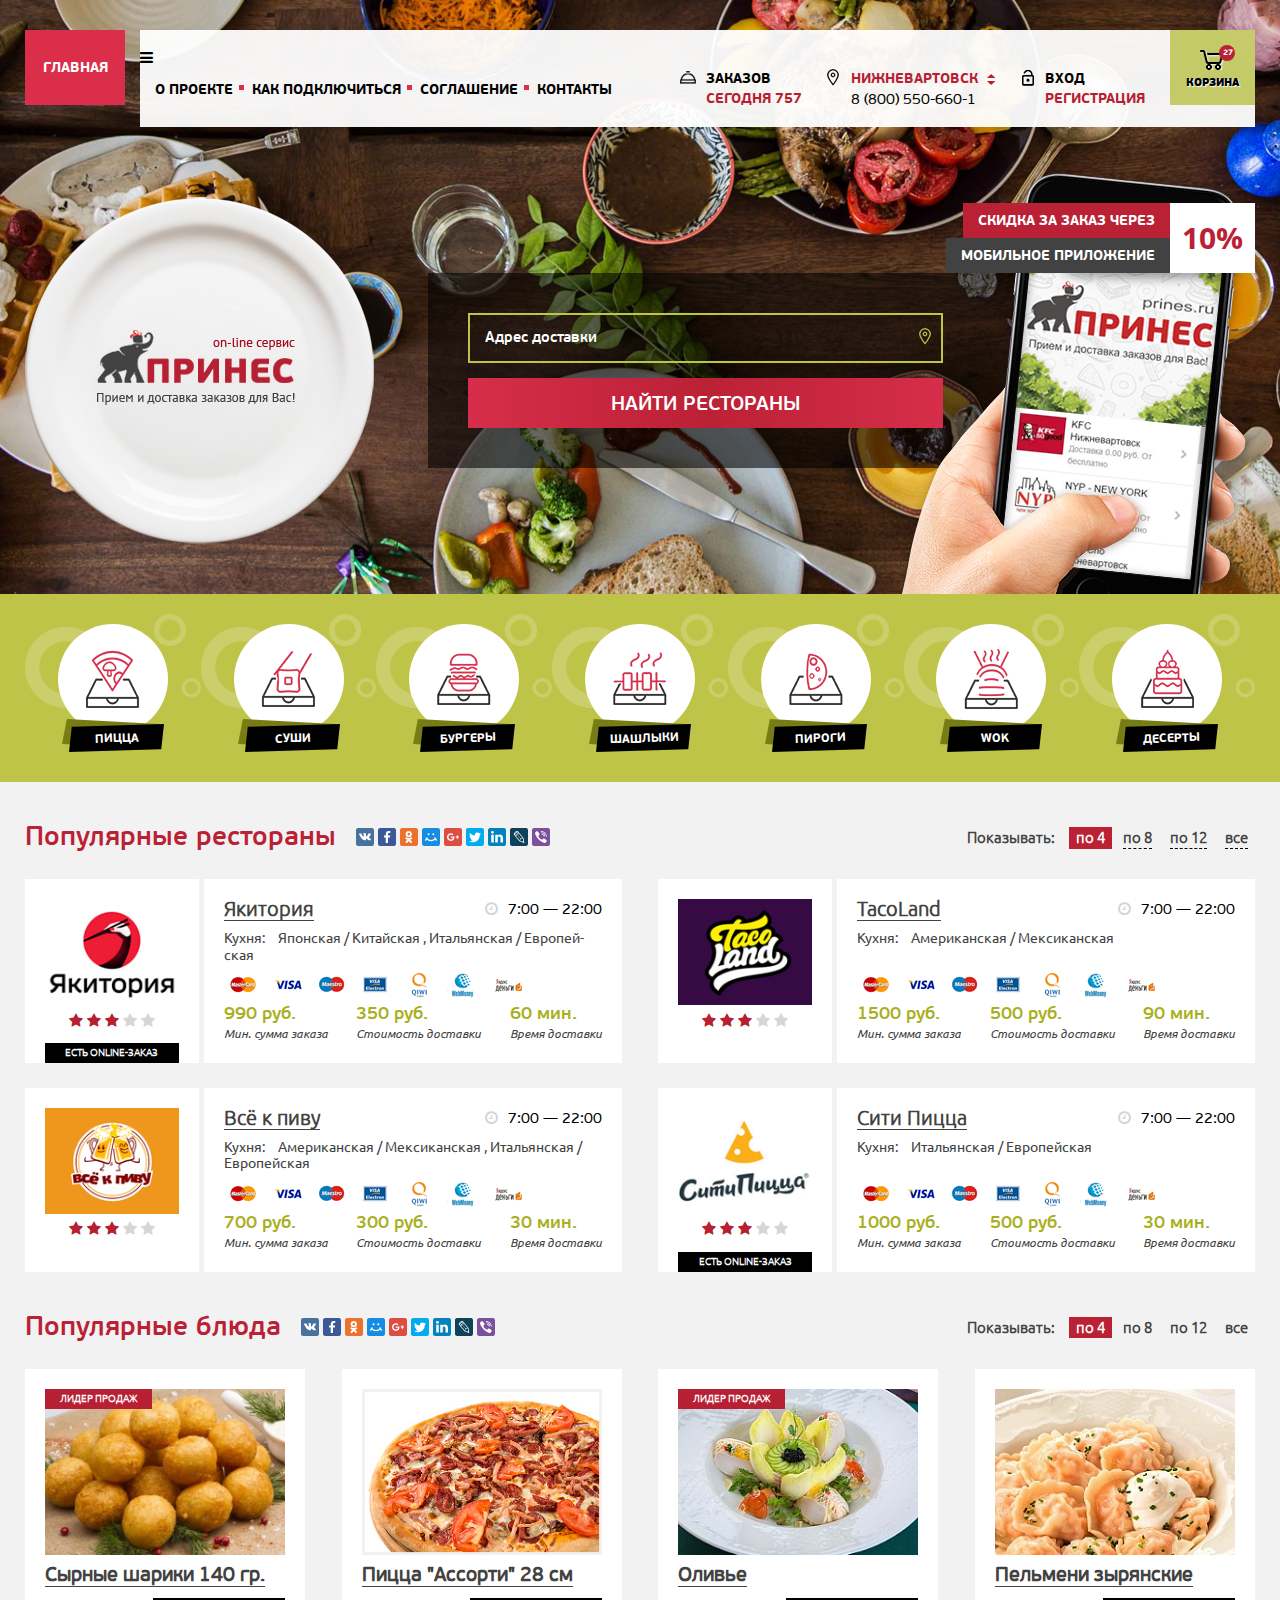
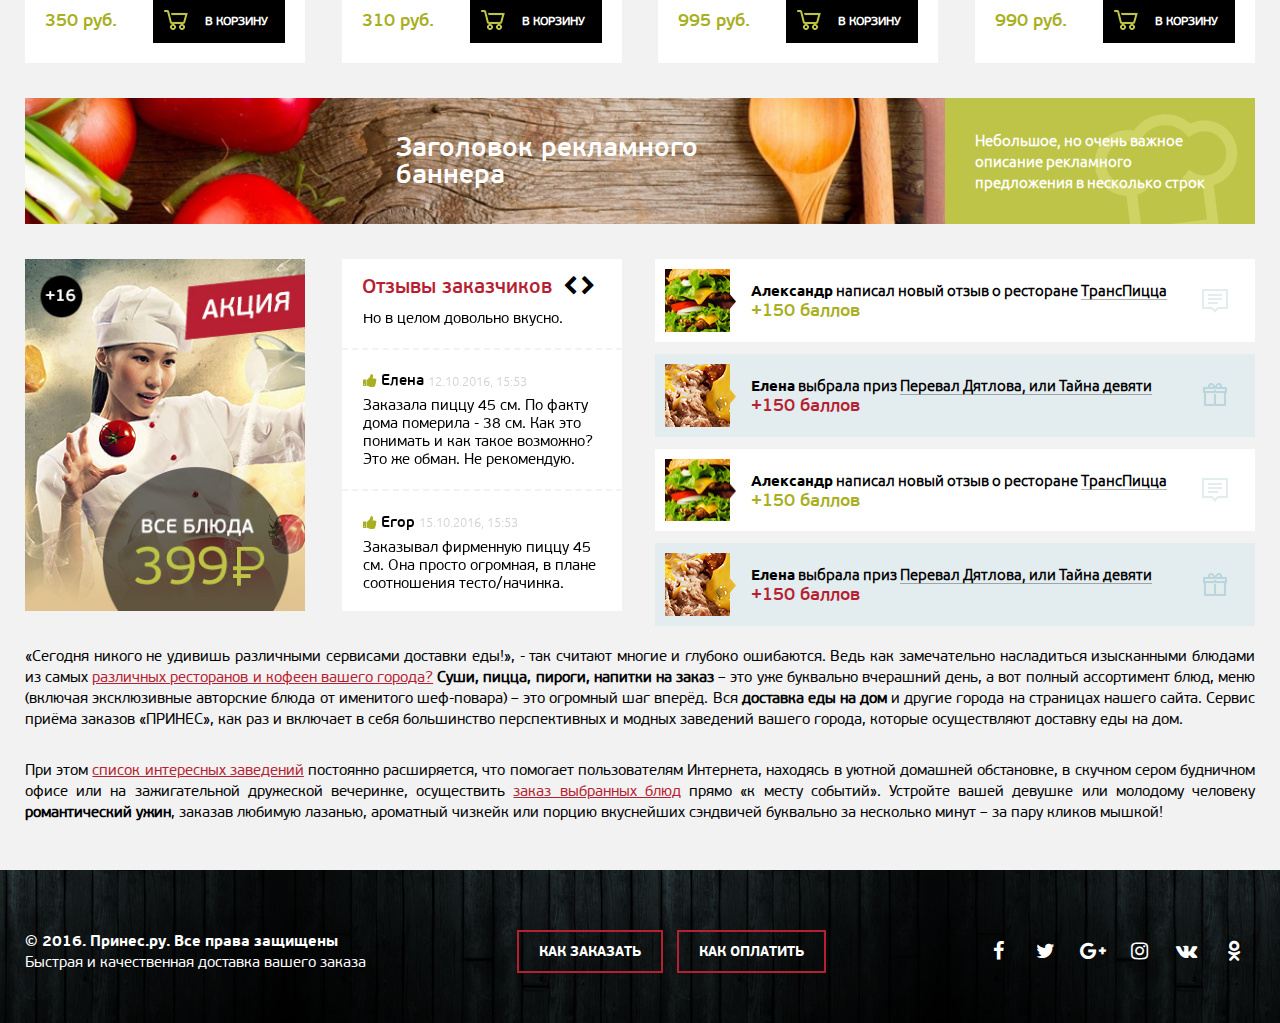
==== commit 41ff956f: "v 0.1" ====
--- a/index.html
+++ b/index.html
@@ -5,6 +5,7 @@
     <meta name="viewport" content="width=device-width, initial-scale=1.0">
     <title>Главная</title>
     <link rel="stylesheet" href="css/font-awesome.min.css">
+    <link rel="stylesheet" href="css/slick.css">
     <link rel="stylesheet" href="css/custom-styles.css"/>
 </head>
 <body>
@@ -18,6 +19,10 @@
             <a href="index.html" class="link-main">Главная</a>
 
             <div class="header-panel">
+
+                <div class="mobile-panel">
+                    <i class="fa fa-bars burger"></i>
+                </div>
 
                 <nav>
                     <ul>
@@ -174,7 +179,7 @@
 
                     <div class="card-preview">
 
-                        <a class="logo-wrap" href="#">
+                        <a class="image-wrap" href="#">
                             <img src="source/images/logo-restaurant-1.png" alt="">
                         </a>
 
@@ -182,8 +187,8 @@
                             <li><i class="fa fa-star filled"></i></li>
                             <li><i class="fa fa-star filled"></i></li>
                             <li><i class="fa fa-star filled"></i></li>
-                            <li><i class="fa fa-star empty"></i></li>
-                            <li><i class="fa fa-star empty"></i></li>
+                            <li><i class="fa fa-star"></i></li>
+                            <li><i class="fa fa-star"></i></li>
                         </ul>
 
                         <div class="note-online">есть online-заказ</div>
@@ -239,7 +244,7 @@
 
                     <div class="card-preview">
 
-                        <a class="logo-wrap" href="#">
+                        <a class="image-wrap" href="#">
                             <img src="source/images/logo-restaurant-2.png" alt="">
                         </a>
 
@@ -303,7 +308,7 @@
 
                     <div class="card-preview">
 
-                        <a class="logo-wrap" href="#">
+                        <a class="image-wrap" href="#">
                             <img src="source/images/logo-restaurant-3.png" alt="">
                         </a>
 
@@ -366,7 +371,7 @@
 
                     <div class="card-preview">
 
-                        <a class="logo-wrap" href="#">
+                        <a class="image-wrap" href="#">
                             <img src="source/images/logo-restaurant-4.png" alt="">
                         </a>
 
@@ -431,7 +436,7 @@
 
                     <div class="card-preview">
 
-                        <a class="logo-wrap" href="#">
+                        <a class="image-wrap" href="#">
                             <img src="source/images/logo-restaurant-1.png" alt="">
                         </a>
 
@@ -496,7 +501,7 @@
 
                     <div class="card-preview">
 
-                        <a class="logo-wrap" href="#">
+                        <a class="image-wrap" href="#">
                             <img src="source/images/logo-restaurant-2.png" alt="">
                         </a>
 
@@ -560,7 +565,7 @@
 
                     <div class="card-preview">
 
-                        <a class="logo-wrap" href="#">
+                        <a class="image-wrap" href="#">
                             <img src="source/images/logo-restaurant-3.png" alt="">
                         </a>
 
@@ -623,7 +628,7 @@
 
                     <div class="card-preview">
 
-                        <a class="logo-wrap" href="#">
+                        <a class="image-wrap" href="#">
                             <img src="source/images/logo-restaurant-4.png" alt="">
                         </a>
 
@@ -688,7 +693,7 @@
 
                     <div class="card-preview">
 
-                        <a class="logo-wrap" href="#">
+                        <a class="image-wrap" href="#">
                             <img src="source/images/logo-restaurant-1.png" alt="">
                         </a>
 
@@ -753,7 +758,7 @@
 
                     <div class="card-preview">
 
-                        <a class="logo-wrap" href="#">
+                        <a class="image-wrap" href="#">
                             <img src="source/images/logo-restaurant-2.png" alt="">
                         </a>
 
@@ -817,7 +822,7 @@
 
                     <div class="card-preview">
 
-                        <a class="logo-wrap" href="#">
+                        <a class="image-wrap" href="#">
                             <img src="source/images/logo-restaurant-3.png" alt="">
                         </a>
 
@@ -880,7 +885,7 @@
 
                     <div class="card-preview">
 
-                        <a class="logo-wrap" href="#">
+                        <a class="image-wrap" href="#">
                             <img src="source/images/logo-restaurant-4.png" alt="">
                         </a>
 
@@ -945,7 +950,7 @@
 
                     <div class="card-preview">
 
-                        <a class="logo-wrap" href="#">
+                        <a class="image-wrap" href="#">
                             <img src="source/images/logo-restaurant-1.png" alt="">
                         </a>
 
@@ -1010,7 +1015,7 @@
 
                     <div class="card-preview">
 
-                        <a class="logo-wrap" href="#">
+                        <a class="image-wrap" href="#">
                             <img src="source/images/logo-restaurant-2.png" alt="">
                         </a>
 
@@ -1074,7 +1079,7 @@
 
                     <div class="card-preview">
 
-                        <a class="logo-wrap" href="#">
+                        <a class="image-wrap" href="#">
                             <img src="source/images/logo-restaurant-3.png" alt="">
                         </a>
 
@@ -1137,7 +1142,7 @@
 
                     <div class="card-preview">
 
-                        <a class="logo-wrap" href="#">
+                        <a class="image-wrap" href="#">
                             <img src="source/images/logo-restaurant-4.png" alt="">
                         </a>
 
@@ -1209,16 +1214,15 @@
                 <h2>Популярные блюда</h2>
 
                 <ul class="social-links">
-                    <li><a href="#"><i class="fa fa-vk"></i></a></li>
-                    <li><a href="#"><i class="fa fa-facebook"></i></a></li>
-                    <li><a href="#"><i class="fa fa-odnoklassniki"></i></a></li>
-                    <li><a href="#"><i class="fa fa-"></i></a></li>
-                    <li><a href="#"><i class="fa fa-google-plus"></i></a></li>
-                    <li><a href="#"><i class="fa fa-twitter"></i></a></li>
-                    <li><a href="#"><i class="fa fa-linkedin"></i></a></li>
-                    <li><a href="#"><i class="fa fa-pencil"></i></a></li>
-                    <li><a href="#"><i class="fa fa-phone"></i></a></li>
-                    <li><a href="#"><i class="fa fa-whatsapp"></i></a></li>
+                    <li><a href="#"></a></li>
+                    <li><a href="#"></a></li>
+                    <li><a href="#"></a></li>
+                    <li><a href="#"></a></li>
+                    <li><a href="#"></a></li>
+                    <li><a href="#"></a></li>
+                    <li><a href="#"></a></li>
+                    <li><a href="#"></a></li>
+                    <li><a href="#"></a></li>
                 </ul>
 
                 <div class="view-filter">
@@ -1242,7 +1246,7 @@
                 <li class="card card-dish clearfix">
 
                     <a class="image-wrap" href="#">
-                        <img src="source/images/logo-restaurant-1.png" alt="">
+                        <img src="source/images/image-dish-1.jpg" alt="">
                         <div class="mark-leader">Лидер продаж</div>
                     </a>
 
@@ -1250,28 +1254,28 @@
 
                     <div class="cost">350 руб.</div>
 
-                    <button><i class="fa fa-shopping-cart"></i>В корзину</button>
+                    <button>В корзину</button>
 
                 </li>
 
                 <li class="card card-dish clearfix">
 
                     <a class="image-wrap" href="#">
-                        <img src="source/images/logo-restaurant-1.png" alt="">
+                        <img src="source/images/image-dish-2.jpg" alt="">
                     </a>
 
                     <h3><a href="#">Пицца "Ассорти" 28 см</a></h3>
 
                     <div class="cost">310 руб.</div>
 
-                    <button><i class="fa fa-shopping-cart"></i>В корзину</button>
+                    <button>В корзину</button>
 
                 </li>
 
                 <li class="card card-dish clearfix">
 
                     <a class="image-wrap" href="#">
-                        <img src="source/images/logo-restaurant-1.png" alt="">
+                        <img src="source/images/image-dish-3.jpg" alt="">
                         <div class="mark-leader">Лидер продаж</div>
                     </a>
 
@@ -1279,28 +1283,28 @@
 
                     <div class="cost">995 руб.</div>
 
-                    <button><i class="fa fa-shopping-cart"></i>В корзину</button>
+                    <button>В корзину</button>
 
                 </li>
 
                 <li class="card card-dish clearfix">
 
                     <a class="image-wrap" href="#">
-                        <img src="source/images/logo-restaurant-1.png" alt="">
+                        <img src="source/images/image-dish-4.jpg" alt="">
                     </a>
 
                     <h3><a href="#">Пельмени зырянские</a></h3>
 
                     <div class="cost">990 руб.</div>
 
-                    <button><i class="fa fa-shopping-cart"></i>В корзину</button>
-
-                </li>
-
-                <li class="card card-dish hidden clearfix">
+                    <button>В корзину</button>
+
+                </li>
+
+                <li class="card card-dish clearfix hidden">
 
                     <a class="image-wrap" href="#">
-                        <img src="source/images/logo-restaurant-1.png" alt="">
+                        <img src="source/images/image-dish-1.jpg" alt="">
                         <div class="mark-leader">Лидер продаж</div>
                     </a>
 
@@ -1308,28 +1312,28 @@
 
                     <div class="cost">350 руб.</div>
 
-                    <button><i class="fa fa-shopping-cart"></i>В корзину</button>
-
-                </li>
-
-                <li class="card card-dish hidden clearfix">
+                    <button>В корзину</button>
+
+                </li>
+
+                <li class="card card-dish clearfix hidden">
 
                     <a class="image-wrap" href="#">
-                        <img src="source/images/logo-restaurant-1.png" alt="">
+                        <img src="source/images/image-dish-2.jpg" alt="">
                     </a>
 
                     <h3><a href="#">Пицца "Ассорти" 28 см</a></h3>
 
                     <div class="cost">310 руб.</div>
 
-                    <button><i class="fa fa-shopping-cart"></i>В корзину</button>
-
-                </li>
-
-                <li class="card card-dish hidden clearfix">
+                    <button>В корзину</button>
+
+                </li>
+
+                <li class="card card-dish clearfix hidden">
 
                     <a class="image-wrap" href="#">
-                        <img src="source/images/logo-restaurant-1.png" alt="">
+                        <img src="source/images/image-dish-3.jpg" alt="">
                         <div class="mark-leader">Лидер продаж</div>
                     </a>
 
@@ -1337,28 +1341,28 @@
 
                     <div class="cost">995 руб.</div>
 
-                    <button><i class="fa fa-shopping-cart"></i>В корзину</button>
-
-                </li>
-
-                <li class="card card-dish hidden clearfix">
+                    <button>В корзину</button>
+
+                </li>
+
+                <li class="card card-dish clearfix hidden">
 
                     <a class="image-wrap" href="#">
-                        <img src="source/images/logo-restaurant-1.png" alt="">
+                        <img src="source/images/image-dish-4.jpg" alt="">
                     </a>
 
                     <h3><a href="#">Пельмени зырянские</a></h3>
 
                     <div class="cost">990 руб.</div>
 
-                    <button><i class="fa fa-shopping-cart"></i>В корзину</button>
-
-                </li>
-
-                <li class="card card-dish hidden clearfix">
+                    <button>В корзину</button>
+
+                </li>
+
+                <li class="card card-dish clearfix hidden">
 
                     <a class="image-wrap" href="#">
-                        <img src="source/images/logo-restaurant-1.png" alt="">
+                        <img src="source/images/image-dish-1.jpg" alt="">
                         <div class="mark-leader">Лидер продаж</div>
                     </a>
 
@@ -1366,28 +1370,28 @@
 
                     <div class="cost">350 руб.</div>
 
-                    <button><i class="fa fa-shopping-cart"></i>В корзину</button>
-
-                </li>
-
-                <li class="card card-dish hidden clearfix">
+                    <button>В корзину</button>
+
+                </li>
+
+                <li class="card card-dish clearfix hidden">
 
                     <a class="image-wrap" href="#">
-                        <img src="source/images/logo-restaurant-1.png" alt="">
+                        <img src="source/images/image-dish-2.jpg" alt="">
                     </a>
 
                     <h3><a href="#">Пицца "Ассорти" 28 см</a></h3>
 
                     <div class="cost">310 руб.</div>
 
-                    <button><i class="fa fa-shopping-cart"></i>В корзину</button>
-
-                </li>
-
-                <li class="card card-dish hidden clearfix">
+                    <button>В корзину</button>
+
+                </li>
+
+                <li class="card card-dish clearfix hidden">
 
                     <a class="image-wrap" href="#">
-                        <img src="source/images/logo-restaurant-1.png" alt="">
+                        <img src="source/images/image-dish-3.jpg" alt="">
                         <div class="mark-leader">Лидер продаж</div>
                     </a>
 
@@ -1395,28 +1399,28 @@
 
                     <div class="cost">995 руб.</div>
 
-                    <button><i class="fa fa-shopping-cart"></i>В корзину</button>
-
-                </li>
-
-                <li class="card card-dish hidden clearfix">
+                    <button>В корзину</button>
+
+                </li>
+
+                <li class="card card-dish clearfix hidden">
 
                     <a class="image-wrap" href="#">
-                        <img src="source/images/logo-restaurant-1.png" alt="">
+                        <img src="source/images/image-dish-4.jpg" alt="">
                     </a>
 
                     <h3><a href="#">Пельмени зырянские</a></h3>
 
                     <div class="cost">990 руб.</div>
 
-                    <button><i class="fa fa-shopping-cart"></i>В корзину</button>
-
-                </li>
-
-                <li class="card card-dish hidden clearfix">
+                    <button>В корзину</button>
+
+                </li>
+
+                <li class="card card-dish clearfix hidden">
 
                     <a class="image-wrap" href="#">
-                        <img src="source/images/logo-restaurant-1.png" alt="">
+                        <img src="source/images/image-dish-1.jpg" alt="">
                         <div class="mark-leader">Лидер продаж</div>
                     </a>
 
@@ -1424,28 +1428,28 @@
 
                     <div class="cost">350 руб.</div>
 
-                    <button><i class="fa fa-shopping-cart"></i>В корзину</button>
-
-                </li>
-
-                <li class="card card-dish hidden clearfix">
+                    <button>В корзину</button>
+
+                </li>
+
+                <li class="card card-dish clearfix hidden">
 
                     <a class="image-wrap" href="#">
-                        <img src="source/images/logo-restaurant-1.png" alt="">
+                        <img src="source/images/image-dish-2.jpg" alt="">
                     </a>
 
                     <h3><a href="#">Пицца "Ассорти" 28 см</a></h3>
 
                     <div class="cost">310 руб.</div>
 
-                    <button><i class="fa fa-shopping-cart"></i>В корзину</button>
-
-                </li>
-
-                <li class="card card-dish hidden clearfix">
+                    <button>В корзину</button>
+
+                </li>
+
+                <li class="card card-dish clearfix hidden">
 
                     <a class="image-wrap" href="#">
-                        <img src="source/images/logo-restaurant-1.png" alt="">
+                        <img src="source/images/image-dish-3.jpg" alt="">
                         <div class="mark-leader">Лидер продаж</div>
                     </a>
 
@@ -1453,21 +1457,21 @@
 
                     <div class="cost">995 руб.</div>
 
-                    <button><i class="fa fa-shopping-cart"></i>В корзину</button>
-
-                </li>
-
-                <li class="card card-dish hidden clearfix">
+                    <button>В корзину</button>
+
+                </li>
+
+                <li class="card card-dish clearfix hidden">
 
                     <a class="image-wrap" href="#">
-                        <img src="source/images/logo-restaurant-1.png" alt="">
+                        <img src="source/images/image-dish-4.jpg" alt="">
                     </a>
 
                     <h3><a href="#">Пельмени зырянские</a></h3>
 
                     <div class="cost">990 руб.</div>
 
-                    <button><i class="fa fa-shopping-cart"></i>В корзину</button>
+                    <button>В корзину</button>
 
                 </li>
 
@@ -1487,7 +1491,7 @@
 
         </section>
 
-        <section class="tutti-frutti">
+        <section class="tutti-frutti clearfix">
 
             <div class="banner-short"></div>
 
@@ -1496,8 +1500,8 @@
                 <div class="reviews-header">
                     Отзывы заказчиков
                     <div class="controls">
-                        <i class="fa fa-chevron-up"></i>
-                        <i class="fa fa-chevron-down"></i>
+                        <i class="fa fa-chevron-left"></i>
+                        <i class="fa fa-chevron-right"></i>
                     </div>
                 </div>
 
@@ -1515,63 +1519,73 @@
                     <div class="review">
                         <i class="fa fa-thumbs-up"></i>
                         <div class="reviewer">Елена</div>
-                        <time>12.10.2016, 15:533</time>
+                        <time>12.10.2016, 15:53</time>
                         <p>
                             Заказала пиццу 45 см. По факту дома померила - 38 см. Как это понимать и как такое возможно? Это же обман. Не рекомендую.
                         </p>
                     </div>
 
+                    <div class="review">
+                        <i class="fa fa-thumbs-up"></i>
+                        <div class="reviewer">Егор</div>
+                        <time>15.10.2016, 15:53</time>
+                        <p>
+                            Заказывал фирменную пиццу 45 см. Она просто огромная, в плане соотношения тесто/начинка.
+                        </p>
+                    </div>
+
+                    <div class="review">
+                        <i class="fa fa-thumbs-up"></i>
+                        <div class="reviewer">Лаврентий</div>
+                        <time>12.10.2016, 15:33</time>
+                        <p>
+                            Это же обман. Не рекомендую.
+                        </p>
+                    </div>
+
                 </div>
 
-                <ul class="events-list">
-
-                    <li>
-                        <div class="image-wrap">
-                            <img src="source/images/image-event-1.png" alt="">
-                        </div>
-                        <div class="event-info">
-                            <p><span class="name">Александр</span> написал новый отзыв о ресторане <span class="restaurant">ТрансПицца</span></p>
-                            <div class="points">+150 баллов</div>
-                        </div>
-                        <div class="review-mark"></div>
-                    </li>
-
-                    <li>
-                        <div class="image-wrap">
-                            <img src="source/images/image-event-2.png" alt="">
-                        </div>
-                        <div class="event-info">
-                            <p><span class="name">Елена</span> выбрала приз <span class="restaurant">Перевал Дятлова, или Тайна девяти</span></p>
-                            <div class="points">+150 баллов</div>
-                        </div>
-                        <div class="gift-mark"></div>
-                    </li>
-
-                    <li>
-                        <div class="image-wrap">
-                            <img src="source/images/image-event-1.png" alt="">
-                        </div>
-                        <div class="event-info">
-                            <p><span class="name">Александр</span> написал новый отзыв о ресторане <span class="restaurant">ТрансПицца</span></p>
-                            <div class="points">+150 баллов</div>
-                        </div>
-                        <div class="review-mark"></div>
-                    </li>
-
-                    <li>
-                        <div class="image-wrap">
-                            <img src="source/images/image-event-2.png" alt="">
-                        </div>
-                        <div class="event-info">
-                            <p><span class="name">Елена</span> выбрала приз <span class="restaurant">Перевал Дятлова, или Тайна девяти</span></p>
-                            <div class="points">+150 баллов</div>
-                        </div>
-                        <div class="gift-mark"></div>
-                    </li>
-
-                </ul>
-
             </div>
+
+            <ul class="events-list">
+
+                <li class="clearfix">
+                    <img src="source/images/image-event-1.png" alt="">
+                    <div class="event-info">
+                        <p><span>Александр</span> написал новый отзыв о ресторане <a href="#">ТрансПицца</a></p>
+                        <div class="points points-plus">+150 баллов</div>
+                    </div>
+                    <div class="event-mark gift-mark"></div>
+                </li>
+
+                <li class="clearfix">
+                    <img src="source/images/image-event-2.png" alt="">
+                    <div class="event-info">
+                        <p><span>Елена</span> выбрала приз <a href="#">Перевал Дятлова, или Тайна девяти</a></p>
+                        <div class="points points-minus">+150 баллов</div>
+                    </div>
+                    <div class="event-mark review-mark"></div>
+                </li>
+
+                <li class="clearfix">
+                    <img src="source/images/image-event-1.png" alt="">
+                    <div class="event-info">
+                        <p><span>Александр</span> написал новый отзыв о ресторане <a href="#">ТрансПицца</a></p>
+                        <div class="points points-plus">+150 баллов</div>
+                    </div>
+                    <div class="event-mark gift-mark"></div>
+                </li>
+
+                <li class="clearfix">
+                    <img src="source/images/image-event-2.png" alt="">
+                    <div class="event-info">
+                        <p><span>Елена</span> выбрала приз <a href="#">Перевал Дятлова, или Тайна девяти</a></p>
+                        <div class="points points-minus">+150 баллов</div>
+                    </div>
+                    <div class="event-mark review-mark"></div>
+                </li>
+
+            </ul>
 
         </section>
 
@@ -1579,7 +1593,7 @@
             <p>
                 «Сегодня никого не удивишь различными сервисами доставки еды!», - так считают многие и глубоко ошибаются.
                 Ведь как замечательно насладиться изысканными блюдами из самых <a href="#">различных ресторанов и кофеен вашего города?</a>
-                <strong>Суши, пицца, пироги, напитки на заказ</strong> – это уже буквально вчерашний день, а вот полный
+                 <strong>Суши, пицца, пироги, напитки на заказ</strong> – это уже буквально вчерашний день, а вот полный
                 ассортимент блюд, меню (включая эксклюзивные авторские блюда от именитого шеф-повара) – это огромный шаг
                 вперёд. Вся <strong>доставка еды на дом</strong> и другие города на страницах нашего сайта. Сервис приёма заказов
                 «ПРИНЕС», как раз и включает в себя большинство перспективных и модных заведений вашего города,
@@ -1626,6 +1640,7 @@
 </div>
 
 <script src="js/jquery-3.1.1.min.js"></script>
+<script src="js/slick.min.js"></script>
 <script src="js/custom-scripts.js"></script>
 </body>
 </html>--- a/css/custom-styles.css
+++ b/css/custom-styles.css
@@ -164,10 +164,8 @@
     margin: 0;
 }
 .image-wrap img {
-    width: auto;
+    width: 100%;
     height: auto;
-    min-width: 100%;
-    min-height: 100%;
     position: absolute;
     left: 0;
     top: 0;
@@ -195,7 +193,7 @@
 
 section {
     display: block;
-    margin-top: 25px;
+    margin-top: 35px;
 }
 
 /**********************************************************************************************************************
@@ -231,6 +229,11 @@
     padding: 18px 110px 17px 0;
     position: relative;
     text-align: right;
+}
+
+.mobile-panel {
+    display: none;
+    width: 100%;
 }
 .header-panel > div {
     display: inline-block;
@@ -424,6 +427,17 @@
     height: 50px;
     margin-bottom: 15px;
     position: relative;
+}
+.form-search label:after {
+    content: '';
+    display: block;
+    width: 25px;
+    height: 20px;
+    background: transparent url('../source/images/sprite-header.png') no-repeat -100px top;
+    position: absolute;
+    right: 5px;
+    top: 12px;
+    z-index: 1;
 }
 .form-search label input {
     display: block;
@@ -651,7 +665,6 @@
     width: 18px;
     height: 18px;
     background: transparent url('../source/images/sprite-social.png') no-repeat 0 0;
-
 }
 .list-header .social-links li:nth-child(2) a {background-position: -22px 0;}
 .list-header .social-links li:nth-child(3) a {background-position: -44px 0;}
@@ -669,6 +682,7 @@
 
 .list-header .view-filter {
     float: right;
+    margin-top: 10px;
 }
 .list-header .view-filter div, .list-header .view-filter div span {
     display: inline-block;
@@ -679,6 +693,7 @@
     -ms-transition: 0.3s;
     -o-transition: 0.3s;
     transition: 0.3s;
+    color: #434242;
 }
 
 .list-header .view-filter .title {
@@ -718,7 +733,11 @@
 .cards-list .card-restaurant:nth-child(2n) {
     margin: 2% 0 0 0;
 }
-
+.card-restaurant .image-wrap {
+    display: block;
+    width: 100%;
+    padding-top: 79.16666666666667%;
+}
 .card-restaurant .card-preview {
     display: table-cell;
     width: 30%;
@@ -726,7 +745,34 @@
     padding: 20px;
     border-right: 5px solid #f2f2f2;
     vertical-align: top;
-}
+    position: relative;
+}
+.card-preview .rate {
+    margin-top: 5px;
+    text-align: center;
+}
+.card-preview .rate i {
+    color: #d4d7d7;
+}
+.card-preview .rate .filled {
+    color: #b71f32;
+}
+.card-preview .note-online {
+    display: block;
+    font-family: 'Ubuntu Light', sans-serif;
+    font-size: 10px;
+    padding: 3px 0;
+    font-weight: 600;
+    text-transform: uppercase;
+    background: #000000;
+    color: #ffffff;
+    text-align: center;
+    position: absolute;
+    left: 20px;
+    right: 20px;
+    bottom: 0;
+}
+
 .card-restaurant .card-details {
     display: table-cell;
     width: 70%;
@@ -741,11 +787,13 @@
 .card-restaurant h3 a {
     font-family: 'Ubuntu Light', sans-serif;
     font-size: 20px;
-    text-decoration: underline;
+    border-bottom: 1px solid #434242;
     line-height: 1;
+    color: #434242;
 }
 .card-restaurant h3 a:hover {
     text-decoration: none;
+    border-bottom: 1px solid transparent;
 }
 .card-restaurant .working-hours {
     float: right;
@@ -758,6 +806,7 @@
     font-family: 'Ubuntu Regular', sans-serif;
     font-size: 14px;
     line-height: 1.2;
+    color: #434242;
 }
 .card-restaurant .cuisine {
     display: block;
@@ -784,7 +833,6 @@
     display: flex;
     justify-content: space-between;
     align-items: center;
-    margin-bottom: 10px;
 }
 .card-restaurant .parameters p {
     line-height: 1;
@@ -797,9 +845,302 @@
 .card-restaurant .parameters p small {
     font-family: 'Ubuntu Italic', sans-serif;
     font-size: 12px;
-}
-
-
+    color: #434242;
+}
+
+/* popular dishes*/
+
+.card-dish {
+    display: block;
+    float: left;
+    width: 22.75%;
+    margin: 2% 3% 0 0;
+    padding: 20px;
+    background: #ffffff;
+}
+.popular-dishes .card-dish:nth-child(4n) {
+    margin: 2% 0 0 0;
+}
+.card-dish .image-wrap {
+    display: block;
+    width: 100%;
+    padding-top: 69.35483870967742%;
+}
+.card-dish .image-wrap .mark-leader {
+    display: block;
+    font-family: 'Ubuntu Light', sans-serif;
+    font-size: 10px;
+    padding: 3px 15px;
+    font-weight: 600;
+    text-transform: uppercase;
+    background: #b71f32;
+    color: #ffffff;
+    text-align: center;
+    position: absolute;
+    top: 0;
+    left: 0;
+}
+.card-dish h3 {
+    display: block;
+    width: 100%;
+    overflow: hidden;
+    text-overflow: ellipsis;
+    white-space: nowrap;
+    margin: 5px 0 10px;
+}
+.card-dish h3 a {
+    font-size: 20px;
+    color: #434242;
+    border-bottom: 1px solid #434242;
+
+}
+.card-dish h3 a:hover {
+    border-bottom: 1px solid transparent;
+    text-decoration: none;
+}
+.card-dish .cost {
+    font-family: 'PFBeauSansPro-SemiBold', sans-serif;
+    font-size: 18px;
+    color: #a8af20;
+    float: left;
+    margin-top: 10px;
+}
+.card-dish button {
+    color: #ffffff;
+    background: #000000;
+    font-weight: 600;
+    font-size: 12px;
+    text-transform: uppercase;
+    width: 55%;
+    height: 45px;
+    line-height: 1;
+    padding-left: 35px;
+    float: right;
+    position: relative;
+}
+.card-dish button:before {
+    content: '';
+    display: block;
+    width: 25px;
+    height: 20px;
+    background: transparent url('../source/images/sprite-header.png') no-repeat -125px top;
+    position: absolute;
+    left: 10px;
+    top: 12px;
+    -webkit-transition: 0.3s;
+    -moz-transition: 0.3s;
+    -ms-transition: 0.3s;
+    -o-transition: 0.3s;
+    transition: 0.3s;
+}
+.card-dish button:hover:before {
+    left: 15px;
+}
+
+/* banner */
+.banner {
+    display: table;
+    width: 100%;
+}
+.banner-image {
+    display: table-cell;
+    text-align: center;
+    background: transparent url('../source/images/background-banner-image.png') no-repeat center;
+    background-size: cover;
+    padding: 35px 0 35px 10%;
+}
+.banner-image p {
+    display: inline-block;
+    text-align: left;
+    font-family: 'PFBeauSansPro-SemiBold', sans-serif;
+    font-size: 27px;
+    color: #ffffff;
+    line-height: 1;
+}
+
+.banner-details {
+    display: table-cell;
+    width: 310px;
+    background: #bec447 url('../source/images/background-banner-details.png') no-repeat 90% 15px;
+    vertical-align: middle;
+    padding: 0 30px;
+}
+.banner-details p {
+    font-family: 'Ubuntu Light', sans-serif;
+    font-weight: 600;
+    color: #ffffff;
+}
+
+/* tutti-frutti */
+
+.banner-short {
+    width: 280px;
+    height: 352px;
+    background: transparent url('../source/images/background-banner-small.jpg') no-repeat center;
+    background-size: auto 100%;
+    float: left;
+    margin-right: 3%;
+}
+
+.reviews {
+    width: 280px;
+    height: 352px;
+    float: left;
+    background: #ffffff;
+    overflow: hidden;
+}
+
+.reviews-header {
+    width: 100%;
+    height: 55px;
+    padding: 0 20px;
+    line-height: 55px;
+    font-family: 'PFBeauSansPro-SemiBold', sans-serif;
+    font-size: 20px;
+    color: #b71f32;
+    vertical-align: middle;
+}
+.reviews-header .controls {
+    display: inline-block;
+    vertical-align: middle;
+    margin-left: 5px;
+    -webkit-user-select: none;
+    -moz-user-select: none;
+    -ms-user-select: none;
+    user-select: none;
+}
+.reviews-header .controls i {
+    font-size: 20px;
+    cursor: pointer;
+}
+.reviews-header .controls i:hover {
+    color: #b71f32;
+}
+
+.review-slider {
+    display: block;
+    width: 100%;
+    height: 100%;
+}
+.review-slider .review {
+    padding: 20px;
+    border-top: 2px dashed #f2f2f2;
+}
+.review-slider .review i {
+    display: inline-block;
+    vertical-align: middle;
+    color: #a8af20;
+}
+.review-slider .review .reviewer {
+    display: inline-block;
+    vertical-align: middle;
+    font-family: 'PFBeauSansPro-SemiBold', sans-serif;
+}
+.review-slider .review time {
+    display: inline-block;
+    vertical-align: middle;
+    font-family: 'Ubuntu Light', sans-serif;
+    color: #d1d1d1;
+    font-size: 13px;
+}
+.review-slider .review p {
+    margin-top: 5px;
+    line-height: 1.2;
+}
+
+.events-list {
+    width: 600px;
+    height: 352px;
+    float: right;
+}
+
+.events-list li {
+    display: block;
+    width: 100%;
+    height: 23.5%;
+    padding: 10px 80px 10px 10px;
+    background: #ffffff;
+    margin-bottom: 2%;
+    position: relative;
+    overflow: hidden;
+}
+.events-list li:last-child {
+    margin-bottom: 0;
+}
+.events-list li:nth-child(2n) {
+    background: #e3ecee;
+}
+.events-list li img {
+    height: 100%;
+    width: auto;
+    float: left;
+    margin-right: 15px;
+}
+.events-list .event-info {
+    height: 100%;
+    display: flex;
+    align-content: center;
+    align-items: center;
+    flex-wrap: wrap;
+}
+.events-list .event-info p, .events-list .event-info p a {
+    line-height: 1.1;
+    font-family: 'Ubuntu Light', sans-serif;
+    font-weight: 600;
+}
+.events-list .event-info p span {
+    font-family: 'Ubuntu Bold', sans-serif;
+}
+.events-list .event-info p a {
+    border-bottom: 1px solid rgba(0, 0, 0, 0.3);
+}
+.events-list .event-info p a:hover {
+    border-bottom: 1px solid transparent;
+    text-decoration: none;
+}
+.events-list .event-info .points {
+    line-height: 1.1;
+    font-family: 'PFBeauSansPro-SemiBold', sans-serif;
+    font-size: 18px;
+}
+.events-list .event-info .points-minus {
+    color: #b71f32;
+}
+.events-list .event-info .points-plus {
+    color: #a8af20;
+}
+.events-list .event-mark {
+    display: block;
+    width: 26px;
+    height: 24px;
+    background: transparent url('../source/images/sprite-events.png') no-repeat 0 0;
+    position: absolute;
+    margin: auto;
+    top: 0;
+    bottom: 0;
+    right: 27px;
+    z-index: 10;
+}
+.events-list .gift-mark {
+    background-position: 0 0;
+}
+.events-list .review-mark {
+    background-position: -26px 0;
+}
+
+/* promo block */
+
+.promo-block p {
+    text-align: justify;
+    margin-top: 30px;
+}
+.promo-block p a {
+    color: #b71f32;
+    text-decoration: underline;
+}
+.promo-block p a:hover {
+    text-decoration: none;
+}
 
 
 /**********************************************************************************************************************
@@ -831,5 +1172,24 @@
 ***********************************************************************************************************************/
 
 /**********************************************************************************************************************
-********** general
+********** media
 ***********************************************************************************************************************/
+
+@media (max-width: 1230px) {
+
+    .header-panel {
+        margin-left: 100px;
+    }
+    .mobile-panel {
+        display: block;
+        margin-left: 50px;
+    }
+    .burger {
+        font-size: 32px;
+        line-height: 40px;
+    }
+    nav, .header-panel .orders, .header-panel .phones,  .header-panel .sign {
+        display: none;
+    }
+
+}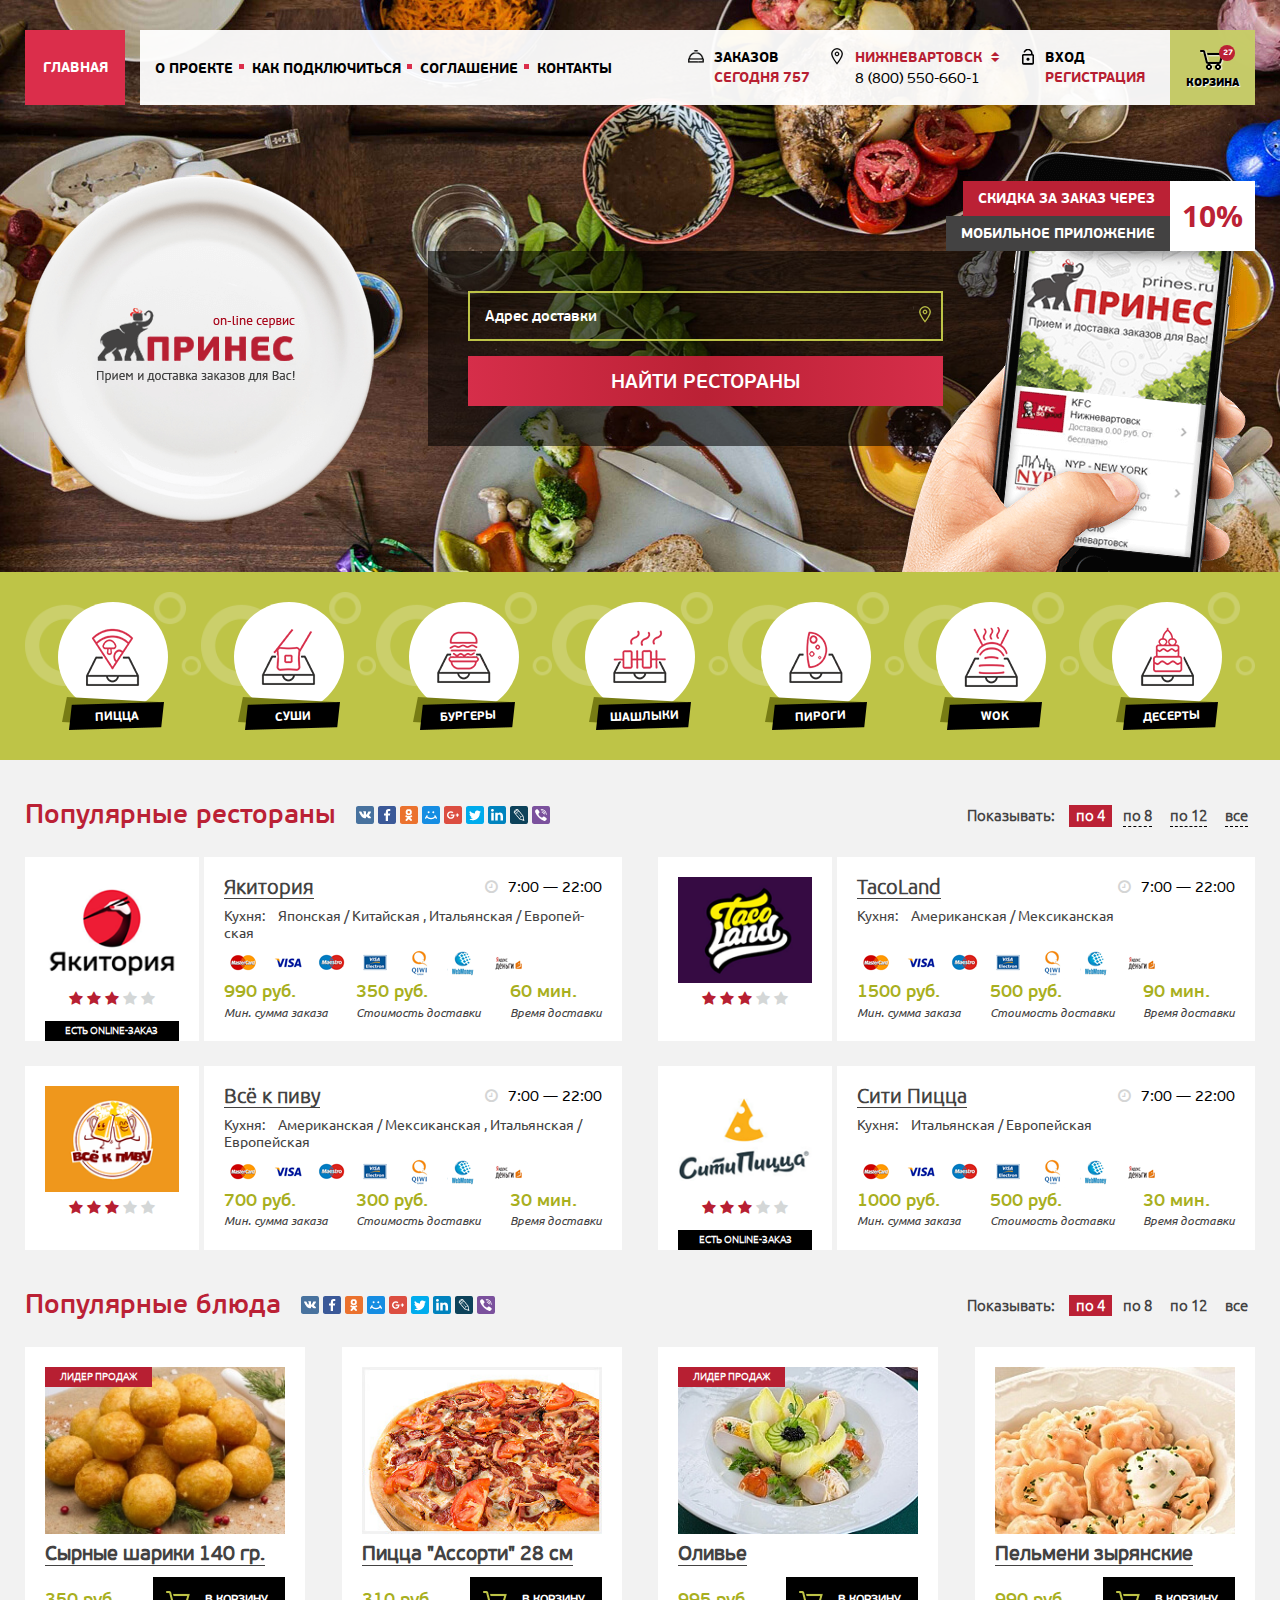
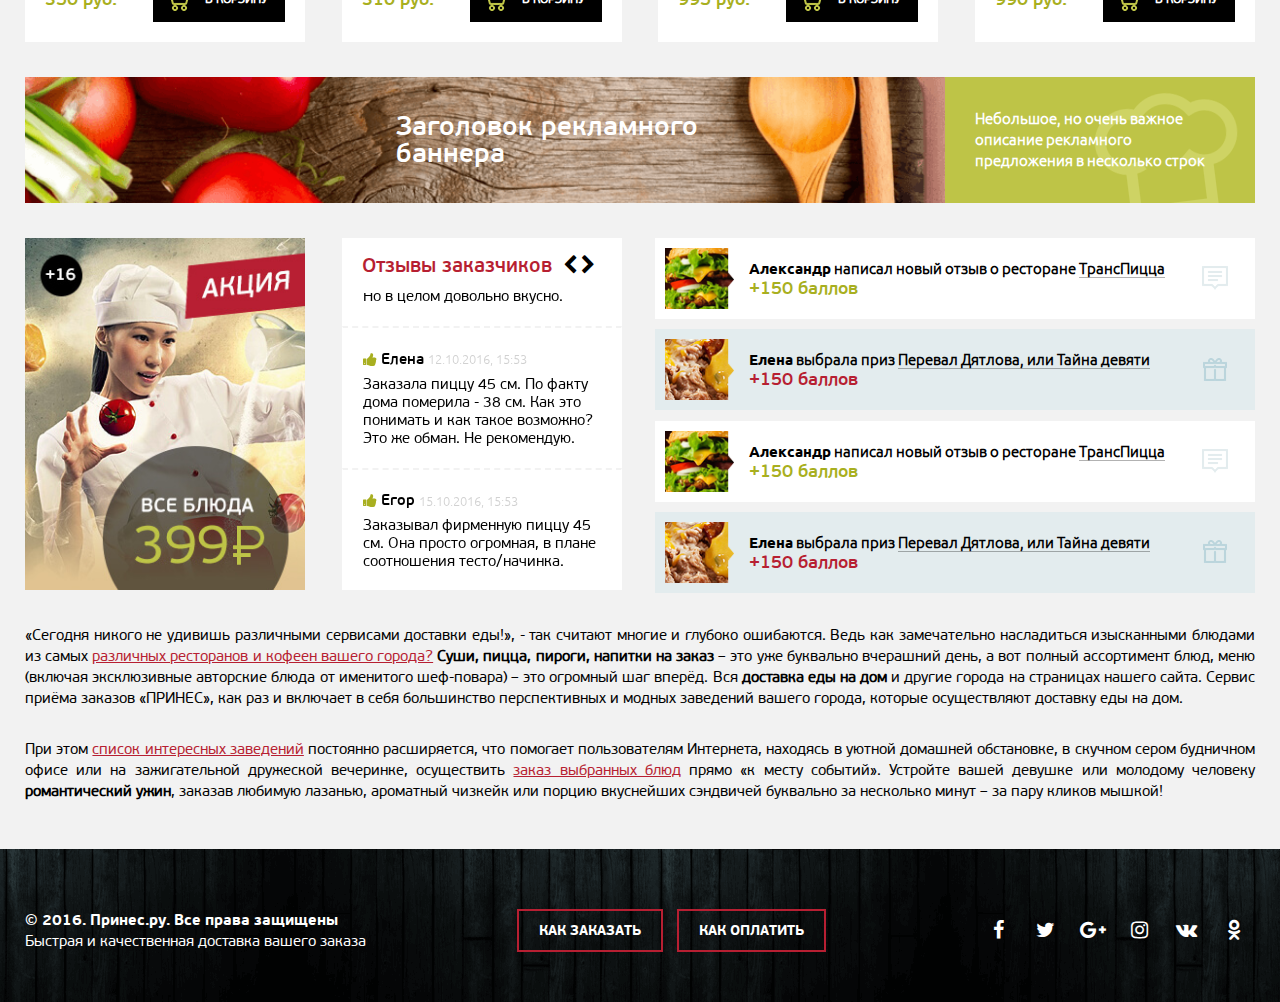
==== commit 4bf13dc5: "v 0.1" ====
--- a/index.html
+++ b/index.html
@@ -10,6 +10,12 @@
 </head>
 <body>
 
+<div class="cart-message">
+    <p>товар</p>
+    <p>добавлен</p>
+    <a href="page-cart.html">в корзину</a>
+</div>
+
 <div class="wrapper page-main">
 
     <header role="banner">
@@ -41,13 +47,19 @@
                 <div class="phones">
                     <div class="controls control-prev">&#9650;</div>
                     <div class="controls control-next">&#9660;</div>
-                    <ul class="city">
-                        <li>Москва</li>
-                        <li>Уды</li>
-                        <li class="active">Нижневартовск</li>
-                        <li>Харьков</li>
-                        <li>Екатеринбург</li>
-                    </ul>
+                    <div class="city">
+
+                        <div class="current-city">Нижневартовск</div>
+                        <ul>
+                            <li>Москва</li>
+                            <li>Уды</li>
+                            <li>Нижневартовск</li>
+                            <li>Харьков</li>
+                            <li>Екатеринбург</li>
+                        </ul>
+
+                    </div>
+
                     <ul class="tel">
                         <li><a href="tel:88005506601">8 (050) 123-456-7</a></li>
                         <li><a href="tel:88005506601">8 (066) 660-555-1</a></li>
@@ -67,6 +79,44 @@
                     Корзина
                 </a>
 
+                <div class="cart-popup">
+
+                    <ul>
+                        <li class="clearfix">
+                            <div class="image-wrap">
+                                <img src="source/images/image-dish-1.jpg" alt="">
+                            </div>
+                            <div class="cart-dish-info">
+                                <h4><a href="#">Пицца Супер Барбекю 40 см 1275 г</a></h4>
+                                <p class="cost">357 руб.</p>
+                            </div>
+                        </li>
+                        <li class="clearfix">
+                            <div class="image-wrap">
+                                <img src="source/images/image-dish-2.jpg" alt="">
+                            </div>
+                            <div class="cart-dish-info">
+                                <h4><a href="#">Картофель по-деревенски 200 г</a></h4>
+                                <p class="cost">57 руб.</p>
+                            </div>
+                        </li>
+                        <li class="clearfix">
+                            <div class="image-wrap">
+                                <img src="source/images/image-dish-3.jpg" alt="">
+                            </div>
+                            <div class="cart-dish-info">
+                                <h4><a href="#">Нагетсы куриные 7 шт. (коробка) </a></h4>
+                                <p class="cost">100 руб.</p>
+                            </div>
+                        </li>
+                    </ul>
+
+                    <p class="summa">На сумму: <span>10 257</span> руб.</p>
+
+                    <button>Оформить заказ</button>
+
+                </div>
+
             </div>
 
             <div class="header-bottom">
@@ -137,7 +187,7 @@
 
     </section>
 
-    <div class="wrapper-inner">
+    <div class="wrapper-inner content-block">
 
         <section class="popular-restaurants">
 
@@ -1252,6 +1302,21 @@
 
                     <h3><a href="#">Сырные шарики 140 гр.</a></h3>
 
+                    <table class="dish-info">
+                        <tr>
+                            <td class="title">вес</td>
+                            <td class="description">100 г</td>
+                        </tr>
+                        <tr class="parameter">
+                            <td class="title">описание</td>
+                            <td class="description">Классные сырные шарики для всей семьи</td>
+                        </tr>
+                        <tr class="parameter">
+                            <td class="title">состав</td>
+                            <td class="description">Сыр, мука, сахар</td>
+                        </tr>
+                    </table>
+
                     <div class="cost">350 руб.</div>
 
                     <button>В корзину</button>
@@ -1265,6 +1330,21 @@
                     </a>
 
                     <h3><a href="#">Пицца "Ассорти" 28 см</a></h3>
+
+                    <table class="dish-info">
+                        <tr>
+                            <td class="title">вес</td>
+                            <td class="description">100 г</td>
+                        </tr>
+                        <tr class="parameter">
+                            <td class="title">описание</td>
+                            <td class="description">Классные сырные шарики для всей семьи</td>
+                        </tr>
+                        <tr class="parameter">
+                            <td class="title">состав</td>
+                            <td class="description">Сыр, мука, сахар</td>
+                        </tr>
+                    </table>
 
                     <div class="cost">310 руб.</div>
 
@@ -1281,6 +1361,21 @@
 
                     <h3><a href="#">Оливье</a></h3>
 
+                    <table class="dish-info">
+                        <tr>
+                            <td class="title">вес</td>
+                            <td class="description">100 г</td>
+                        </tr>
+                        <tr class="parameter">
+                            <td class="title">описание</td>
+                            <td class="description">Классные сырные шарики для всей семьи</td>
+                        </tr>
+                        <tr class="parameter">
+                            <td class="title">состав</td>
+                            <td class="description">Сыр, мука, сахар</td>
+                        </tr>
+                    </table>
+
                     <div class="cost">995 руб.</div>
 
                     <button>В корзину</button>
@@ -1295,9 +1390,26 @@
 
                     <h3><a href="#">Пельмени зырянские</a></h3>
 
+                    <table class="dish-info">
+                        <tr>
+                            <td class="title">вес</td>
+                            <td class="description">100 г</td>
+                        </tr>
+                        <tr class="parameter">
+                            <td class="title">описание</td>
+                            <td class="description">Классные сырные шарики для всей семьи</td>
+                        </tr>
+                        <tr class="parameter">
+                            <td class="title">состав</td>
+                            <td class="description">Сыр, мука, сахар</td>
+                        </tr>
+                    </table>
+
                     <div class="cost">990 руб.</div>
 
                     <button>В корзину</button>
+
+                    </table>
 
                 </li>
 
@@ -1310,6 +1422,21 @@
 
                     <h3><a href="#">Сырные шарики 140 гр.</a></h3>
 
+                    <table class="dish-info">
+                        <tr>
+                            <td class="title">вес</td>
+                            <td class="description">100 г</td>
+                        </tr>
+                        <tr class="parameter">
+                            <td class="title">описание</td>
+                            <td class="description">Классные сырные шарики для всей семьи</td>
+                        </tr>
+                        <tr class="parameter">
+                            <td class="title">состав</td>
+                            <td class="description">Сыр, мука, сахар</td>
+                        </tr>
+                    </table>
+
                     <div class="cost">350 руб.</div>
 
                     <button>В корзину</button>
@@ -1323,6 +1450,21 @@
                     </a>
 
                     <h3><a href="#">Пицца "Ассорти" 28 см</a></h3>
+
+                    <table class="dish-info">
+                        <tr>
+                            <td class="title">вес</td>
+                            <td class="description">100 г</td>
+                        </tr>
+                        <tr class="parameter">
+                            <td class="title">описание</td>
+                            <td class="description">Классные сырные шарики для всей семьи</td>
+                        </tr>
+                        <tr class="parameter">
+                            <td class="title">состав</td>
+                            <td class="description">Сыр, мука, сахар</td>
+                        </tr>
+                    </table>
 
                     <div class="cost">310 руб.</div>
 
@@ -1339,6 +1481,21 @@
 
                     <h3><a href="#">Оливье</a></h3>
 
+                    <table class="dish-info">
+                        <tr>
+                            <td class="title">вес</td>
+                            <td class="description">100 г</td>
+                        </tr>
+                        <tr class="parameter">
+                            <td class="title">описание</td>
+                            <td class="description">Классные сырные шарики для всей семьи</td>
+                        </tr>
+                        <tr class="parameter">
+                            <td class="title">состав</td>
+                            <td class="description">Сыр, мука, сахар</td>
+                        </tr>
+                    </table>
+
                     <div class="cost">995 руб.</div>
 
                     <button>В корзину</button>
@@ -1353,9 +1510,26 @@
 
                     <h3><a href="#">Пельмени зырянские</a></h3>
 
+                    <table class="dish-info">
+                        <tr>
+                            <td class="title">вес</td>
+                            <td class="description">100 г</td>
+                        </tr>
+                        <tr class="parameter">
+                            <td class="title">описание</td>
+                            <td class="description">Классные сырные шарики для всей семьи</td>
+                        </tr>
+                        <tr class="parameter">
+                            <td class="title">состав</td>
+                            <td class="description">Сыр, мука, сахар</td>
+                        </tr>
+                    </table>
+
                     <div class="cost">990 руб.</div>
 
                     <button>В корзину</button>
+
+                    </table>
 
                 </li>
 
@@ -1368,6 +1542,21 @@
 
                     <h3><a href="#">Сырные шарики 140 гр.</a></h3>
 
+                    <table class="dish-info">
+                        <tr>
+                            <td class="title">вес</td>
+                            <td class="description">100 г</td>
+                        </tr>
+                        <tr class="parameter">
+                            <td class="title">описание</td>
+                            <td class="description">Классные сырные шарики для всей семьи</td>
+                        </tr>
+                        <tr class="parameter">
+                            <td class="title">состав</td>
+                            <td class="description">Сыр, мука, сахар</td>
+                        </tr>
+                    </table>
+
                     <div class="cost">350 руб.</div>
 
                     <button>В корзину</button>
@@ -1381,6 +1570,21 @@
                     </a>
 
                     <h3><a href="#">Пицца "Ассорти" 28 см</a></h3>
+
+                    <table class="dish-info">
+                        <tr>
+                            <td class="title">вес</td>
+                            <td class="description">100 г</td>
+                        </tr>
+                        <tr class="parameter">
+                            <td class="title">описание</td>
+                            <td class="description">Классные сырные шарики для всей семьи</td>
+                        </tr>
+                        <tr class="parameter">
+                            <td class="title">состав</td>
+                            <td class="description">Сыр, мука, сахар</td>
+                        </tr>
+                    </table>
 
                     <div class="cost">310 руб.</div>
 
@@ -1397,6 +1601,21 @@
 
                     <h3><a href="#">Оливье</a></h3>
 
+                    <table class="dish-info">
+                        <tr>
+                            <td class="title">вес</td>
+                            <td class="description">100 г</td>
+                        </tr>
+                        <tr class="parameter">
+                            <td class="title">описание</td>
+                            <td class="description">Классные сырные шарики для всей семьи</td>
+                        </tr>
+                        <tr class="parameter">
+                            <td class="title">состав</td>
+                            <td class="description">Сыр, мука, сахар</td>
+                        </tr>
+                    </table>
+
                     <div class="cost">995 руб.</div>
 
                     <button>В корзину</button>
@@ -1411,9 +1630,26 @@
 
                     <h3><a href="#">Пельмени зырянские</a></h3>
 
+                    <table class="dish-info">
+                        <tr>
+                            <td class="title">вес</td>
+                            <td class="description">100 г</td>
+                        </tr>
+                        <tr class="parameter">
+                            <td class="title">описание</td>
+                            <td class="description">Классные сырные шарики для всей семьи</td>
+                        </tr>
+                        <tr class="parameter">
+                            <td class="title">состав</td>
+                            <td class="description">Сыр, мука, сахар</td>
+                        </tr>
+                    </table>
+
                     <div class="cost">990 руб.</div>
 
                     <button>В корзину</button>
+
+                    </table>
 
                 </li>
 
@@ -1426,6 +1662,21 @@
 
                     <h3><a href="#">Сырные шарики 140 гр.</a></h3>
 
+                    <table class="dish-info">
+                        <tr>
+                            <td class="title">вес</td>
+                            <td class="description">100 г</td>
+                        </tr>
+                        <tr class="parameter">
+                            <td class="title">описание</td>
+                            <td class="description">Классные сырные шарики для всей семьи</td>
+                        </tr>
+                        <tr class="parameter">
+                            <td class="title">состав</td>
+                            <td class="description">Сыр, мука, сахар</td>
+                        </tr>
+                    </table>
+
                     <div class="cost">350 руб.</div>
 
                     <button>В корзину</button>
@@ -1439,6 +1690,21 @@
                     </a>
 
                     <h3><a href="#">Пицца "Ассорти" 28 см</a></h3>
+
+                    <table class="dish-info">
+                        <tr>
+                            <td class="title">вес</td>
+                            <td class="description">100 г</td>
+                        </tr>
+                        <tr class="parameter">
+                            <td class="title">описание</td>
+                            <td class="description">Классные сырные шарики для всей семьи</td>
+                        </tr>
+                        <tr class="parameter">
+                            <td class="title">состав</td>
+                            <td class="description">Сыр, мука, сахар</td>
+                        </tr>
+                    </table>
 
                     <div class="cost">310 руб.</div>
 
@@ -1455,6 +1721,21 @@
 
                     <h3><a href="#">Оливье</a></h3>
 
+                    <table class="dish-info">
+                        <tr>
+                            <td class="title">вес</td>
+                            <td class="description">100 г</td>
+                        </tr>
+                        <tr class="parameter">
+                            <td class="title">описание</td>
+                            <td class="description">Классные сырные шарики для всей семьи</td>
+                        </tr>
+                        <tr class="parameter">
+                            <td class="title">состав</td>
+                            <td class="description">Сыр, мука, сахар</td>
+                        </tr>
+                    </table>
+
                     <div class="cost">995 руб.</div>
 
                     <button>В корзину</button>
@@ -1469,9 +1750,26 @@
 
                     <h3><a href="#">Пельмени зырянские</a></h3>
 
+                    <table class="dish-info">
+                        <tr>
+                            <td class="title">вес</td>
+                            <td class="description">100 г</td>
+                        </tr>
+                        <tr class="parameter">
+                            <td class="title">описание</td>
+                            <td class="description">Классные сырные шарики для всей семьи</td>
+                        </tr>
+                        <tr class="parameter">
+                            <td class="title">состав</td>
+                            <td class="description">Сыр, мука, сахар</td>
+                        </tr>
+                    </table>
+
                     <div class="cost">990 руб.</div>
 
                     <button>В корзину</button>
+
+                    </table>
 
                 </li>
 
@@ -1505,7 +1803,7 @@
                     </div>
                 </div>
 
-                <div class="review-slider">
+                <div class="review-slider slider">
 
                     <div class="review">
                         <i class="fa fa-thumbs-up"></i>
@@ -1637,6 +1935,48 @@
 
     </footer>
 
+    <div class="window window-make-order">
+
+        <form action="#" class="form-make-order">
+
+            <i class="fa fa-close close-window"></i>
+
+            <fieldset>
+
+                <p class="title">Пицца Супер Барбекю 40 см 1275 г</p>
+
+                <p class="sub-title">Сделайте выбор:</p>
+
+                <input type="radio" id="thick-dough" name="radio-dough"><label for="thick-dough" class="radio-label">Толстое тесто</label>
+
+                <input type="radio" id="thin-dough" name="radio-dough" checked><label for="thin-dough" class="radio-label">Тонкое тесто</label>
+
+                <p class="sub-title">Дополнительные ингредиенты:</p>
+
+                <input type="checkbox" id="checkbox-ingredient-1" name="checkbox-dough"><label for="checkbox-ingredient-1" class="checkbox-label">Фрикадельки «Сити Пицца»  <span>+ 55 руб.</span></label>
+
+                <input type="checkbox" id="checkbox-ingredient-2" name="checkbox-dough"><label for="checkbox-ingredient-2" class="checkbox-label">Чесночный соус  <span>+ 55 руб.</span></label>
+
+                <input type="checkbox" id="checkbox-ingredient-3" name="checkbox-dough"><label for="checkbox-ingredient-3" class="checkbox-label">Сыр «Моцарелла»  <span>+ 55 руб.</span></label>
+
+                <p class="result">Цена с добавками: <span>700 руб.</span></p>
+
+                <label class="label-search">
+                    <input type="text" placeholder="Адрес доставки">
+                </label>
+
+                <button type="submit">Оформить заказ</button>
+
+            </fieldset>
+
+            <div class="form-map">
+                <iframe src="https://www.google.com/maps/embed?pb=!1m14!1m12!1m3!1d10252.867540621703!2d36.224917850000004!3d50.0260317!2m3!1f0!2f0!3f0!3m2!1i1024!2i768!4f13.1!5e0!3m2!1sru!2sua!4v1479237638808" width="100%" height="100%" frameborder="0" style="border:0" allowfullscreen></iframe>
+            </div>
+
+        </form>
+
+    </div>
+
 </div>
 
 <script src="js/jquery-3.1.1.min.js"></script>
--- a/css/custom-styles.css
+++ b/css/custom-styles.css
@@ -196,6 +196,69 @@
     margin-top: 35px;
 }
 
+.checkbox-label, .radio-label {
+    display: inline-block;
+    vertical-align: middle;
+    position: relative;
+}
+.checkbox-label {
+    padding-left: 30px;
+}
+.checkbox-label:before {
+    content: '';
+    display: block;
+    width: 17px;
+    height: 17px;
+    border: 1px solid #000000;
+    margin-right: 10px;
+    cursor: pointer;
+    font-size: 14px;
+    text-align: center;
+    line-height: 15px;
+    color: #a6aa29;
+    position: absolute;
+    left: 0;
+    top: 1px;
+}
+input:checked + .checkbox-label:before {
+    content: '\2713';
+    border: 1px solid #a6aa29;
+}
+.radio-label:before {
+    content: '';
+    display: inline-block;
+    vertical-align: middle;
+    width: 18px;
+    height: 18px;
+    border: 1px solid #000000;
+    -webkit-border-radius: 100%;
+    -moz-border-radius: 100%;
+    border-radius: 100%;
+    margin-right: 10px;
+    cursor: pointer;
+}
+input:checked + .radio-label:after {
+    content: '';
+    display: block;
+    width: 12px;
+    height: 12px;
+    background: #a6aa29;
+    -webkit-border-radius: 100%;
+    -moz-border-radius: 100%;
+    border-radius: 100%;
+    position: absolute;
+    left: 4px;
+    top: 6px;
+}
+input:checked + .radio-label:before {
+    border: 1px solid #a6aa29;
+}
+
+input[type='radio'], input[type='checkbox'] {
+    display: none;
+}
+
+
 /**********************************************************************************************************************
 ********** header
 ***********************************************************************************************************************/
@@ -216,6 +279,11 @@
     font-family: 'PFBeauSansPro-Bold', sans-serif;
     line-height: 75px;
     text-align: center;
+    -webkit-transition: none;
+    -moz-transition: none;
+    -ms-transition: none;
+    -o-transition: none;
+    transition: none;
 }
 .link-main:hover {
     text-decoration: none;
@@ -223,22 +291,46 @@
     color: #db2e4b;
 }
 .header-panel {
+    display: block;
+    width: calc(100% - 115px);
     margin-left: 115px;
     margin-bottom: 20px;
     background: rgba(255, 255, 255, 0.95);
     padding: 18px 110px 17px 0;
     position: relative;
     text-align: right;
-}
-
-.mobile-panel {
-    display: none;
-    width: 100%;
-}
+    height: 75px;
+}
+
 .header-panel > div {
     display: inline-block;
     vertical-align: top;
     text-align: left;
+}
+.header-panel .mobile-panel {
+    display: none;
+    position: absolute;
+    left: 0;
+    top: 0;
+    right: 85px;
+    background: rgba(255, 255, 255, 0.95);
+    height: 75px;
+    padding-top: 17px;
+    z-index: 10;
+}
+header[role='banner'].fixed {
+    padding-top: 95px!important;
+}
+header[role='banner'].fixed .link-main {
+    position: fixed;
+    top: 0;
+    z-index: 103;
+}
+header[role='banner'].fixed .header-panel {
+    position: fixed;
+    top: 0;
+    max-width: 1115px;
+    z-index: 102;
 }
 nav {
     float: left;
@@ -306,46 +398,55 @@
     color: #b71f32;
 }
 
-.header-panel .phones .city li, .header-panel .phones .tel li {
+.header-panel .phones .city ul, .header-panel .phones .tel li {
     display: none;
 }
-.header-panel .phones .city li.active, .header-panel .phones .tel li.active, .sign a {
+.header-panel .phones .city ul {
+    position: absolute;
+    right: 0;
+    top: 18px;
+    background: rgba(255, 255, 255, 0.9);
+    z-index: 104;
+    width: 165px;
+    padding: 10px 0 10px 20px;
+    -webkit-box-shadow: 0 2px 5px 1px rgba(0,0,0,0.1);
+    -moz-box-shadow: 0 2px 5px 1px rgba(0,0,0,0.15);
+    box-shadow: 0 2px 5px 1px rgba(0,0,0,0.1);
+}
+.header-panel .phones .city ul li {
+    display: block;
+    height: 25px;
+    line-height: 25px;
+    cursor: pointer;
+}
+.header-panel .phones .city ul li:hover {
+    color: #b71f32;
+}
+.header-panel .phones .current-city, .header-panel .phones .tel li.active, .sign a {
     display: block;
     font-family: 'PFBeauSansPro-Bold', sans-serif;
     text-transform: uppercase;
     font-size: 14px;
 }
-.header-panel .phones .city li.active, .sign-up {
+.header-panel .phones .current-city, .sign-up {
     color: #b71f32;
-}
-.phones .city li.active {
-    cursor: pointer;
 }
 .header-panel .phones .controls {
     position: absolute;
     right: 0;
     color: #b71f32;
     font-size: 12px;
-    cursor: pointer;
     -webkit-transition: 0.3s;
     -moz-transition: 0.3s;
     -ms-transition: 0.3s;
     -o-transition: 0.3s;
     transition: 0.3s;
 }
-.header-panel .phones .controls:hover {
-    -webkit-transform: scale(1.15);
-    -moz-transform: scale(1.15);
-    -ms-transform: scale(1.15);
-    -o-transform: scale(1.15);
-    transform: scale(1.15);
-    color: #000000;
-}
 .header-panel .phones .control-prev {
-    top: -1px;
+    top: -2px;
 }
 .header-panel .phones .control-next {
-    top: 6px;
+    top: 4px;
 }
 
 .header-cart {
@@ -393,6 +494,93 @@
     -moz-border-radius: 100%;
     border-radius: 100%;
     padding-left: 1px;
+}
+
+.header-panel .cart-popup {
+    display: none;
+    width: 270px;
+    padding: 23px;
+    background: #ffffff;
+    position: absolute;
+    right: 0;
+    top: 75px;
+    z-index: 10;
+    -webkit-box-shadow: 0 4px 5px -3px rgba(0,0,0,0.75);
+    -moz-box-shadow: 0 4px 5px -3px rgba(0,0,0,0.75);
+    box-shadow: 0 4px 5px -3px rgba(0,0,0,0.75);
+}
+.cart-popup ul li {
+    display: block;
+    margin-bottom: 15px;
+}
+.cart-popup .image-wrap {
+    display: block;
+    width: 55px;
+    height: 55px;
+    -webkit-border-radius: 100%;
+    -moz-border-radius: 100%;
+    border-radius: 100%;
+    float: left;
+    margin-right: 10px;
+}
+.cart-popup .image-wrap img {
+    height: 100%;
+    width: auto;
+}
+.cart-popup h4 {
+    line-height: 1.2;
+}
+.cart-popup h4 a {
+    font-family: 'Ubuntu Light', sans-serif;
+    font-weight: 600;
+    font-size: 12px;
+    text-decoration: underline;
+}
+.cart-popup h4 a:hover {
+    text-decoration: none;
+}
+.cart-popup .cost {
+    font-size: 14px;
+    font-family: 'Ubuntu Bold', sans-serif;
+    color: #aeb125;
+}
+.cart-popup .summa, .cart-popup .summa span {
+    font-size: 17px;
+    font-family: 'PFBeauSansPro-SemiBold', sans-serif;
+    text-align: center;
+}
+.cart-popup button {
+    display: block;
+    width: 100%;
+    height: 45px;
+    background: #bb2135;
+    border: 2px solid #bb2135;
+    margin-top: 15px;
+    font-family: 'PFBeauSansPro-SemiBold', sans-serif;
+    color: #ffffff;
+    text-transform: uppercase;
+    line-height: 41px;
+}
+.cart-popup button:hover {
+    background: #ffffff;
+    border: 2px solid #bb2135;
+    color: #bb2135;
+}
+.cart-popup:before {
+    content: '';
+    display: block;
+    width: 0;
+    height: 0;
+    border-left: 10px solid transparent;
+    border-right: 10px solid transparent;
+    border-bottom: 8px solid #ffffff;
+    position: absolute;
+    top: -7px;
+    right: 30px;
+    z-index: 11;
+}
+.header-cart:hover + .cart-popup, .cart-popup:hover {
+    display: block;
 }
 
     /* header main page /*/
@@ -532,12 +720,14 @@
 footer[role='contentinfo'] {
     background: transparent url('../source/images/background-footer.png') no-repeat center top;
     text-align: center;
-    padding: 60px 0 50px;
     display: block;
     width: 100%;
     position: absolute;
     left: 0;
     bottom: 0;
+}
+footer[role='contentinfo'] .wrapper-inner {
+    padding: 60px 0 50px;
 }
 
 .copyrights {
@@ -593,6 +783,39 @@
 /**********************************************************************************************************************
 ********** page main
 ***********************************************************************************************************************/
+
+/* cart message */
+.cart-message {
+    display: none;
+    width: 135px;
+    height: 85px;
+    background: #000000;
+    text-align: center;
+    position: fixed;
+    margin: auto;
+    top: 0;
+    bottom: 0;
+    left: calc(50% + 650px);
+    z-index: 101;
+    padding-top: 10px;
+}
+.cart-message p, .cart-message a {
+    line-height: 1;
+    text-transform: uppercase;
+    font-family: 'PFBeauSansPro-SemiBold', sans-serif;
+    font-size: 12px;
+    color: #ffffff;
+    margin: 0;
+    padding: 5px 0 0 0;
+}
+.cart-message a {
+    color: #bec447;
+    text-decoration: underline;
+    padding: 0;
+}
+.cart-message a:hover {
+    text-decoration: none;
+}
 
 /* nav categories */
 .nav-categories {
@@ -857,6 +1080,7 @@
     margin: 2% 3% 0 0;
     padding: 20px;
     background: #ffffff;
+    position: relative;
 }
 .popular-dishes .card-dish:nth-child(4n) {
     margin: 2% 0 0 0;
@@ -917,6 +1141,7 @@
     padding-left: 35px;
     float: right;
     position: relative;
+    border: 2px solid #000000;
 }
 .card-dish button:before {
     content: '';
@@ -936,7 +1161,68 @@
 .card-dish button:hover:before {
     left: 15px;
 }
-
+.card-dish button:active {
+    border: 2px solid #ffffff;
+}
+
+.dish-info {
+    display: none;
+    width: 250px;
+    background: #f2f2f2;
+    border: 1px solid #d9dfe1;
+    position: absolute;
+    left: 100%;
+    top: 0;
+    z-index: 1;
+    border-collapse: collapse;
+}
+
+.dish-info .title {
+    font-family: 'Ubuntu Bold', sans-serif;
+    font-size: 10px;
+    text-transform: uppercase;
+    vertical-align: top;
+    padding: 0 20px 20px 20px;
+}
+.dish-info tr:first-of-type td {
+    padding-top: 20px;
+}
+.dish-info .description {
+    font-family: 'Ubuntu Light', sans-serif;
+    font-weight: 600;
+    font-size: 10px;
+    vertical-align: top;
+    line-height: 1.2;
+    padding: 0 20px 20px 0;
+}
+.dish-info:after {
+    content: '';
+    display: block;
+    width: 7px;
+    height: 16px;
+    background: transparent url('../source/images/tooltip-decor.png') no-repeat 0 0;
+    position: absolute;
+    margin: auto;
+    left: -6px;
+    top: 0;
+    bottom: 0;
+}
+.card-dish:hover .dish-info {
+    display: block;
+}
+
+.cards-list .card-dish:nth-child(4n) .dish-info {
+    left: auto;
+    right: 100%;
+}
+.cards-list .card-dish:nth-child(4n) .dish-info:after {
+    left: auto;
+    right: -6px;
+    -webkit-transform: rotate(180deg);
+    -moz-transform: rotate(180deg);
+    -ms-transform: rotate(180deg);
+    -o-transform: rotate(180deg);
+    transform: rotate(180deg);}
 /* banner */
 .banner {
     display: table;
@@ -1057,10 +1343,10 @@
 .events-list li {
     display: block;
     width: 100%;
-    height: 23.5%;
+    height: 23%;
     padding: 10px 80px 10px 10px;
     background: #ffffff;
-    margin-bottom: 2%;
+    margin-bottom: 1.75%;
     position: relative;
     overflow: hidden;
 }
@@ -1168,8 +1454,174 @@
 ***********************************************************************************************************************/
 
 /**********************************************************************************************************************
-********** general
+********** modals
 ***********************************************************************************************************************/
+
+/******************************
+********** modals *************
+******************************/
+.window {
+    position: fixed;
+    height: 100%;
+    width: 100%;
+    left: 0;
+    top: 0;
+    background: rgba(0,0,0,0.6);
+    display: none;
+    text-align: left;
+    z-index: 100;
+    overflow: auto;
+}
+
+.window form {
+    position: absolute;
+    margin: auto;
+    left: 0;
+    right: 0;
+    top: 10%;
+    background-color: #ffffff;
+    z-index: 101;
+}
+
+.close-window {
+    display: block;
+    width: 23px;
+    height: 23px;
+    font-size: 18px;
+    text-align: center;
+    line-height: 23px;
+    background: #de3250;
+    color: #ffffff;
+    cursor: pointer;
+    -webkit-transition: 0.4s;
+    -moz-transition: 0.4s;
+    -ms-transition: 0.4s;
+    -o-transition: 0.4s;
+    transition: 0.4s;
+    position: absolute;
+    top: 0;
+    right: -23px;
+}
+.close-window:hover {
+    line-height: 18px;
+}
+.close-window:active {
+    line-height: 26px;
+}
+
+/* make order */
+.form-make-order {
+    width: 70%;
+}
+.form-make-order fieldset {
+    display: block;
+    width: 45%;
+    padding: 20px 30px;
+    border: none;
+}
+.form-make-order .form-map {
+    display: block;
+    width: 55%;
+    position: absolute;
+    right: 0;
+    top: 0;
+    bottom: 0;
+}
+.form-make-order .title {
+    font-family: 'PFBeauSansPro-SemiBold', sans-serif;
+    font-size: 27px;
+    color: #bb2135;
+    line-height: 1.2;
+}
+.form-make-order .sub-title, .form-make-order .result {
+    font-family: 'PFBeauSansPro-SemiBold', sans-serif;
+    font-size: 17px;
+    color: #434242;
+    margin: 25px 0 15px;
+}
+
+#thick-dough + label {
+    margin-right: 20px;
+}
+.form-make-order .checkbox-label {
+    display: block;
+    margin: 10px 0;
+}
+
+.form-make-order .label-search {
+    display: block;
+    width: 40%;
+    height: 40px;
+    position: absolute;
+    right: 7.5%;
+    bottom: 5%;
+    z-index: 10;
+}
+.form-make-order .label-search input {
+    display: block;
+    width: 100%;
+    height: 100%;
+    border: none;
+    background: rgba(0, 0, 0, 0.7);
+    color: #a6aa29;
+    font-family: 'PFBeauSansPro-SemiBold', sans-serif;
+    padding: 0 50px 0 25px;
+}
+.form-make-order .label-search:after {
+    content: '';
+    display: block;
+    width: 25px;
+    height: 20px;
+    background: transparent url('../source/images/sprite-header.png') no-repeat -100px top;
+    position: absolute;
+    right: 5px;
+    top: 8px;
+    z-index: 1;
+}
+.form-make-order .label-search input::-webkit-input-placeholder {font-family: 'PFBeauSansPro-SemiBold', sans-serif; color: #a6aa29;}
+.form-make-order .label-search input::-moz-placeholder {font-family: 'PFBeauSansPro-SemiBold', sans-serif; color: #a6aa29;}
+.form-make-order .label-search input:-moz-placeholder {font-family: 'PFBeauSansPro-SemiBold', sans-serif; color: #a6aa29;}
+.form-make-order .label-search input:-ms-input-placeholder {font-family: 'PFBeauSansPro-SemiBold', sans-serif; color: #a6aa29;}
+
+.form-make-order .label-search input:focus::-webkit-input-placeholder {color: transparent;}
+.form-make-order .label-search input:focus::-moz-placeholder {color: transparent;}
+.form-make-order .label-search input:focus:-moz-placeholder {color: transparent;}
+.form-make-order .label-search input:focus:-ms-input-placeholder {color: transparent;}
+
+.form-make-order button {
+    color: #ffffff;
+    background: #000000;
+    font-weight: 600;
+    font-size: 12px;
+    text-transform: uppercase;
+    width: 200px;
+    height: 45px;
+    line-height: 1;
+    padding-left: 35px;
+    position: relative;
+    border: 2px solid #000000;
+}
+.form-make-order button:before {
+    content: '';
+    display: block;
+    width: 25px;
+    height: 20px;
+    background: transparent url('../source/images/sprite-header.png') no-repeat -125px top;
+    position: absolute;
+    left: 15px;
+    top: 10px;
+    -webkit-transition: 0.3s;
+    -moz-transition: 0.3s;
+    -ms-transition: 0.3s;
+    -o-transition: 0.3s;
+    transition: 0.3s;
+}
+.form-make-order button:hover:before {
+    left: 15px;
+}
+.form-make-order button:active {
+    border: 2px solid #ffffff;
+}
 
 /**********************************************************************************************************************
 ********** media
@@ -1179,17 +1631,440 @@
 
     .header-panel {
         margin-left: 100px;
-    }
-    .mobile-panel {
+        width: calc(100% - 100px);
+        background: none;
+    }
+    .header-panel .mobile-panel {
         display: block;
-        margin-left: 50px;
+        border: 1px solid transparent;
+        height: 75px;
+        padding-bottom: 20px;
+        overflow: hidden;
+        -webkit-transition: 0.2s;
+        -moz-transition: 0.2s;
+        -ms-transition: 0.2s;
+        -o-transition: 0.2s;
+        transition: 0.2s;
+    }
+    .header-panel .mobile-panel.active {
+        height: 100vh;
+        overflow: auto;
     }
     .burger {
+        display: block;
+        width: calc(100% - 100px);
         font-size: 32px;
-        line-height: 40px;
-    }
-    nav, .header-panel .orders, .header-panel .phones,  .header-panel .sign {
+        line-height: 38px;
+        cursor: pointer;
+        margin: 0 0 20px 50px;
+        color: #a8af20;
+    }
+    .mobile-panel.active .burger {
+        color: #b71f32;
+    }
+    nav {
+        display: block;
+        width: 100%;
+        max-width: 400px;
+        margin: 0 0 0 50px;
+        height: 100%;
+    }
+    nav ul li {
+        display: block;
+        margin-left: 0;
+    }
+    nav ul li:before {
         display: none;
     }
 
+    .header-panel .orders,.header-panel .phones, .header-panel .sign {
+        display: block;
+        vertical-align: top;
+        width: 100%;
+        max-width: 400px;
+        float: left;
+        margin: 10px 0 10px 20px;
+    }
+    .header-panel .phones {
+        width: 175px;
+    }
+    .header-cart {
+        background: rgba(185, 191, 69, 1);
+    }
+
+    .header-bottom {
+        display: inline-block;
+        vertical-align: middle;
+        float: none;
+    }
+
+    .logo-main {
+        width: 150px;
+        height: 150px;
+        background-size: cover;
+        margin: 0 30px 30px 0;
+    }
+    .form-search {
+        width: auto;
+        padding: 20px;
+        margin-right: 30px;
+        margin-bottom: 30px;
+    }
+    .form-search label, .form-search button {
+        width: 400px;
+        height: 40px;
+    }
+    .form-search label:after {
+        top: 8px;
+    }
+    .mobile-app {
+        display: inline-block;
+        vertical-align: middle;
+        padding-top: 0;
+        padding-bottom: 35px;
+        width: auto;
+        height: auto;
+        position: relative;
+        left: auto;
+        right: auto;
+        bottom: auto;
+        top: auto;
+        margin-bottom: 30px;
+    }
+    .mobile-app a {
+        width: auto;
+        white-space: nowrap;
+        position: absolute;
+        bottom: 0;
+        right: 85px;
+        padding-right: 15px;
+    }
+
+    .content-block {
+        padding-left: 15px;
+        padding-right: 15px;
+    }
+
+    .card-dish h3 a {
+        font-size: 16px;
+    }
+
+    .reviews {
+        width: calc(100% - 300px);
+    }
+    .events-list {
+        width: 100%;
+        float: left;
+        margin: 25px 0;
+    }
+    .banner-short {
+        margin-right: 20px;
+    }
+    footer[role='contentinfo'] .wrapper-inner {
+        padding: 60px 15px 50px;
+    }
+    .header-panel .phones .city ul {
+        position: static;
+        display: none;
+        background: transparent;
+        padding-top: 0;
+        padding-left: 0;
+        -webkit-box-shadow: none;
+        -moz-box-shadow: none;
+        box-shadow: none;
+    }
+
+}
+
+@media (max-width: 1080px) {
+    nav {
+        max-width: 320px;
+    }
+    .header-panel .orders,.header-panel .phones, .header-panel .sign {
+        max-width: 310px;
+    }
+    .header-panel .phones {
+        width: 175px;
+    }
+}
+
+@media (max-width: 980px) {
+    nav {
+        max-width: 270px;
+    }
+    .header-panel .orders,.header-panel .phones, .header-panel .sign {
+        max-width: 240px;
+    }
+    .header-panel .phones {
+        width: 180px;
+    }
+
+    .page-main header[role='banner'] .wrapper-inner {
+        padding-bottom: 85px;
+    }
+
+    .logo-main {
+        margin-bottom: 50px;
+    }
+
+    .mobile-app {
+        margin-bottom: 50px;
+    }
+    .form-search {
+        position: absolute;
+        left: 20px;
+        right: 20px;
+        bottom: 0;
+        padding: 10px;
+        margin: 0;
+    }
+    .form-search label, .form-search button {
+        width: 100%;
+    }
+
+    .nav-categories {
+        text-align: center;
+        padding: 20px 0;
+    }
+    .nav-categories ul li {
+        display: inline-block;
+        vertical-align: top;
+        float: none;
+        width: 120px;
+        margin: 10px;
+        padding: 0;
+        background-position: top left;
+    }
+
+    .card-restaurant {
+        width: 100%;
+        float: left;
+        margin: 2% 0;
+    }
+    .card-restaurant .image-wrap {
+        height: 110px;
+        width: 130px;
+        padding-top: 0;
+        margin-left: 0;
+    }
+    .card-restaurant .rate {
+        text-align: left;
+    }
+
+    .cards-list .card-dish {
+        width: 48.5%;
+        margin-right: 3%;
+    }
+    .cards-list .card-dish:nth-child(2n) {
+        margin-right: 0;
+    }
+    footer[role='contentinfo'] .wrapper-inner {
+        padding: 80px 15px 30px;
+    }
+    footer[role='contentinfo'] .buttons {
+        display: block;
+        text-align: center;
+        position: absolute;
+        top: 20px;
+        left: 0;
+        right: 0;
+    }
+    .card-dish:hover .dish-info {
+        display: block;
+    }
+    .card-dish .dish-info {
+        display: block;
+        width: 100%;
+        background: #ffffff;
+        position: static;
+        margin-bottom: 15px;
+    }
+    .dish-info:after {
+        display: none;
+    }
+    .form-make-order {
+        width: 90%;
+    }
+    .header-cart:hover + .cart-popup, .cart-popup:hover {
+        display: none;
+    }
+
+}
+
+@media (max-width: 768px) {
+    nav, .header-panel .orders,.header-panel .phones, .header-panel .sign {
+        width: 100%;
+        float: none;
+    }
+    nav {
+        height: auto;
+    }
+    .header-panel .phones {
+        width: 175px;
+    }
+    .banner, .banner-image, .banner-details {
+        display: block;
+        width: 100%;
+        float: none;
+    }
+    .banner-image {
+        background-position: center;
+        background-size: auto 100%;
+        text-align: left;
+        padding: 30px 50px;
+    }
+    .banner-details {
+        padding: 30px 50px;
+        background-size: auto 90%;
+    }
+    footer[role='contentinfo'] .wrapper-inner {
+        padding: 100px 15px 10px;
+    }
+    footer[role='contentinfo'] .buttons {
+        top: 15px;
+    }
+    footer[role='contentinfo'] .social-links {
+        display: block;
+        position: absolute;
+        left: 0;
+        right: 0;
+        top: 60px;
+        text-align: center;
+        float: none;
+    }
+    footer[role='contentinfo'] .copyrights {
+        display: block;
+        float: none;
+        text-align: center;
+    }
+    .window .form-make-order {
+        width: auto;
+        left: 23px;
+        right: 23px;
+        padding-bottom: 300px;
+    }
+    .window .form-make-order fieldset {
+        width: 100%;
+        padding-bottom: 0;
+    }
+    .window .form-make-order .form-map {
+        width: auto;
+        bottom: 0;
+        left: 0;
+        right: 0;
+        top: auto;
+        height: 280px;
+    }
+    .form-make-order .label-search {
+        width: 90%;
+        height: 40px;
+        right: 5%;
+        bottom: 0;
+    }
+    .card-restaurant .card-preview {
+        border-right: none;
+    }
+}
+
+@media (max-width: 640px) {
+
+    .card-restaurant, .card-restaurant .card-preview, .card-restaurant .card-details {
+        display: block;
+        width: 100%;
+        float: none;
+    }
+    .card-restaurant .rate {
+        margin: 0 0 20px 0;
+    }
+    .card-restaurant .note-online {
+        position: static;
+        margin-left: 0;
+        width: 150px;
+    }
+    .card-dish button {
+        font-size: 10px;
+    }
+    .banner-short, .reviews {
+        display: block;
+        float: none;
+        width: 100%;
+        margin: 10px 0;
+    }
+    .reviews {
+        margin-top: 25px;
+    }
+    .events-list {
+        height: auto;
+        width: 100%;
+    }
+    .events-list li {
+        padding: 10px;
+    }
+    .events-list li img {
+        float: none;
+    }
+    .events-list li .event-info {
+        padding: 10px 0;
+    }
+    .event-info .points {
+        width: 100%;
+        margin-top: 15px;
+    }
+    .events-list .event-mark {
+        top: 30px;
+        bottom: auto;
+    }
+
+}
+
+@media (max-width: 480px) {
+
+    .link-main {
+        position: relative;
+        z-index: 11;
+    }
+    .header-panel .mobile-panel {
+        left: -100px;
+        right: 0;
+        padding-left: 0;
+        padding-right: 0;
+    }
+    .burger {
+        text-align: center;
+        margin: 0 auto 50px;
+        padding: 0 0 0 15px;
+    }
+    .header-cart {
+        z-index: 11;
+    }
+    .logo-main {
+        margin: 0 20px 20px;
+    }
+    .card-restaurant h3, .card-restaurant .working-hours {
+        float: none;
+    }
+    .card-restaurant h3 {
+        margin-bottom: 15px;
+    }
+
+    .cards-list .card-dish, .cards-list .card-dish:nth-child(2n), .cards-list .card-dish:nth-child(4n) {
+        width: 100%;
+        margin-right: 0;
+        margin-bottom: 20px;
+    }
+    .cards-list .card-dish:nth-child(2n) {
+        margin-right: 0;
+    }
+    footer[role='contentinfo'] button {
+        font-size: 12px;
+        height: 35px;
+        line-height: 31px;
+    }
+    footer[role='contentinfo'] .copyrights p {
+        font-size: 12px;
+    }
+    footer[role='contentinfo'] .copyrights p span {
+        font-size: 13px;
+    }
+
 }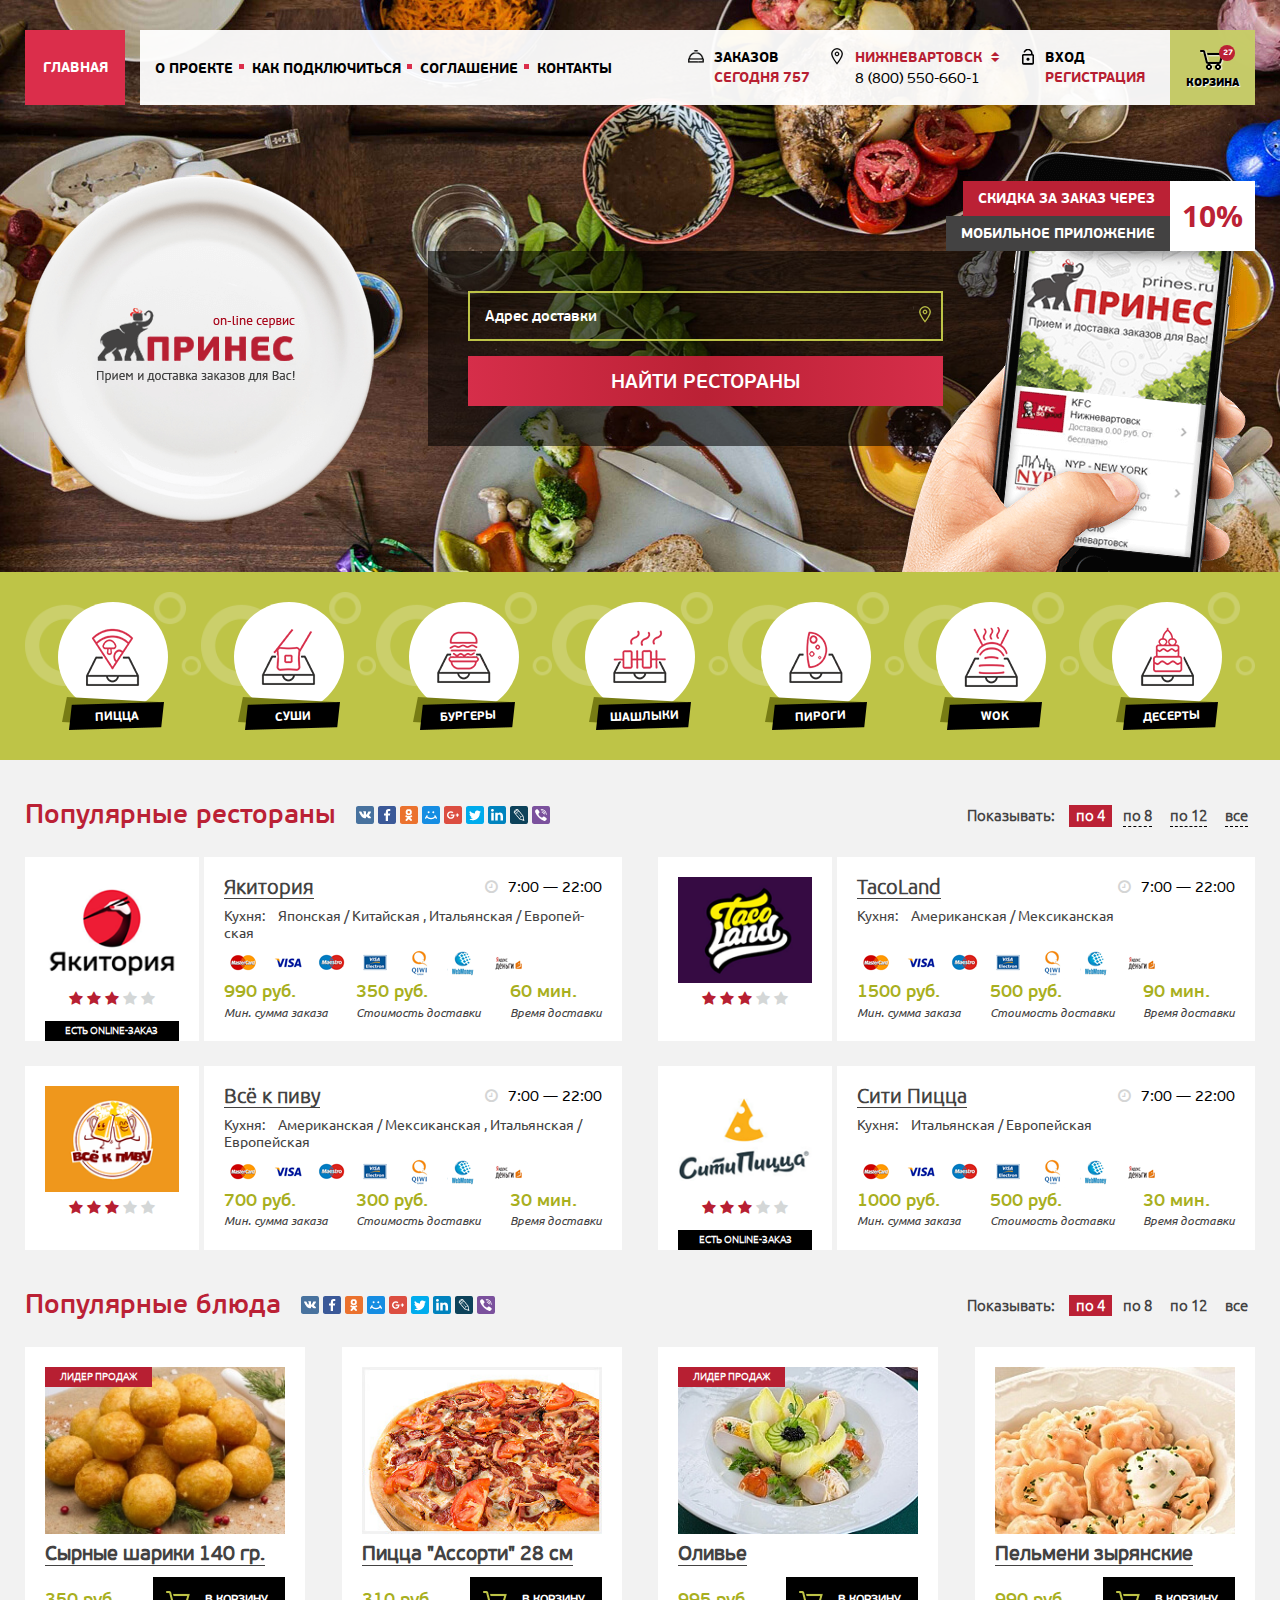
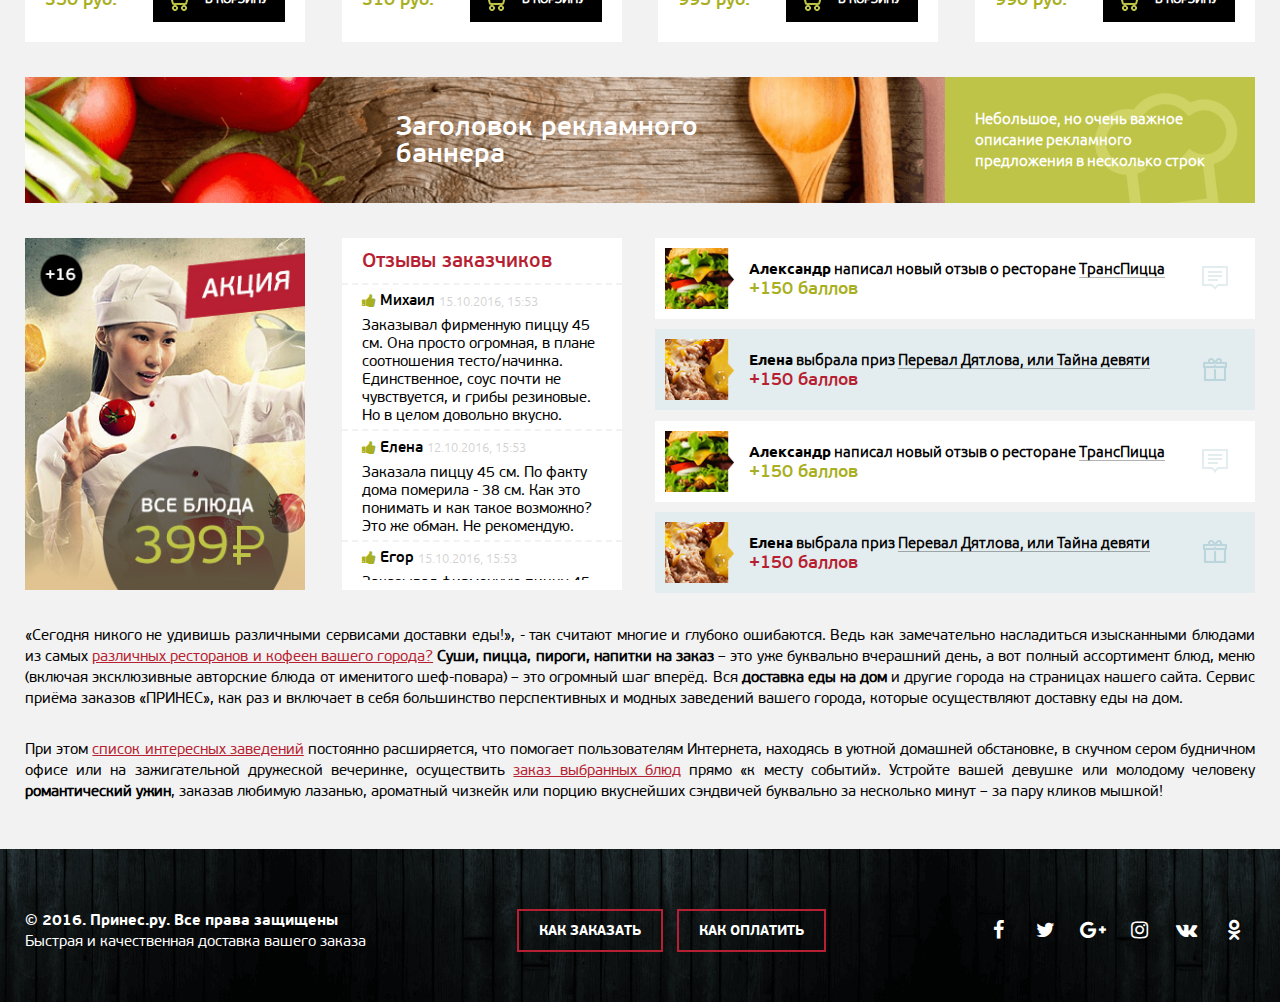
==== commit 8b686abe: "v 0.2" ====
--- a/index.html
+++ b/index.html
@@ -1797,10 +1797,10 @@
 
                 <div class="reviews-header">
                     Отзывы заказчиков
-                    <div class="controls">
+                    <!--<div class="controls">
                         <i class="fa fa-chevron-left"></i>
                         <i class="fa fa-chevron-right"></i>
-                    </div>
+                    </div>-->
                 </div>
 
                 <div class="review-slider slider">
--- a/css/custom-styles.css
+++ b/css/custom-styles.css
@@ -713,6 +713,32 @@
     text-decoration: none;
 }
 
+/* header secondary */
+
+.header-secondary {
+    background: #ffffff;
+    margin-top: 0;
+}
+.logo-secondary {
+    display: block;
+    width: 198px;
+    height: 75px;
+    background: transparent url('../source/images/logo.png');
+    background-size: cover;
+    float: left;
+    margin: 35px 0;
+}
+.header-secondary .form-search {
+    position: absolute;
+    width: auto;
+    height: 45px;
+    left: 290px;
+    right: 240px;
+    top: 0;
+    bottom: 0;
+    margin: auto;
+}
+
 /**********************************************************************************************************************
 ********** footer
 ***********************************************************************************************************************/
@@ -1278,9 +1304,9 @@
 
 .reviews-header {
     width: 100%;
-    height: 55px;
+    height: 45px;
     padding: 0 20px;
-    line-height: 55px;
+    line-height: 45px;
     font-family: 'PFBeauSansPro-SemiBold', sans-serif;
     font-size: 20px;
     color: #b71f32;
@@ -1306,10 +1332,11 @@
 .review-slider {
     display: block;
     width: 100%;
-    height: 100%;
+    height: calc(100% - 55px);
+    overflow: auto;
 }
 .review-slider .review {
-    padding: 20px;
+    padding: 5px 20px;
     border-top: 2px dashed #f2f2f2;
 }
 .review-slider .review i {
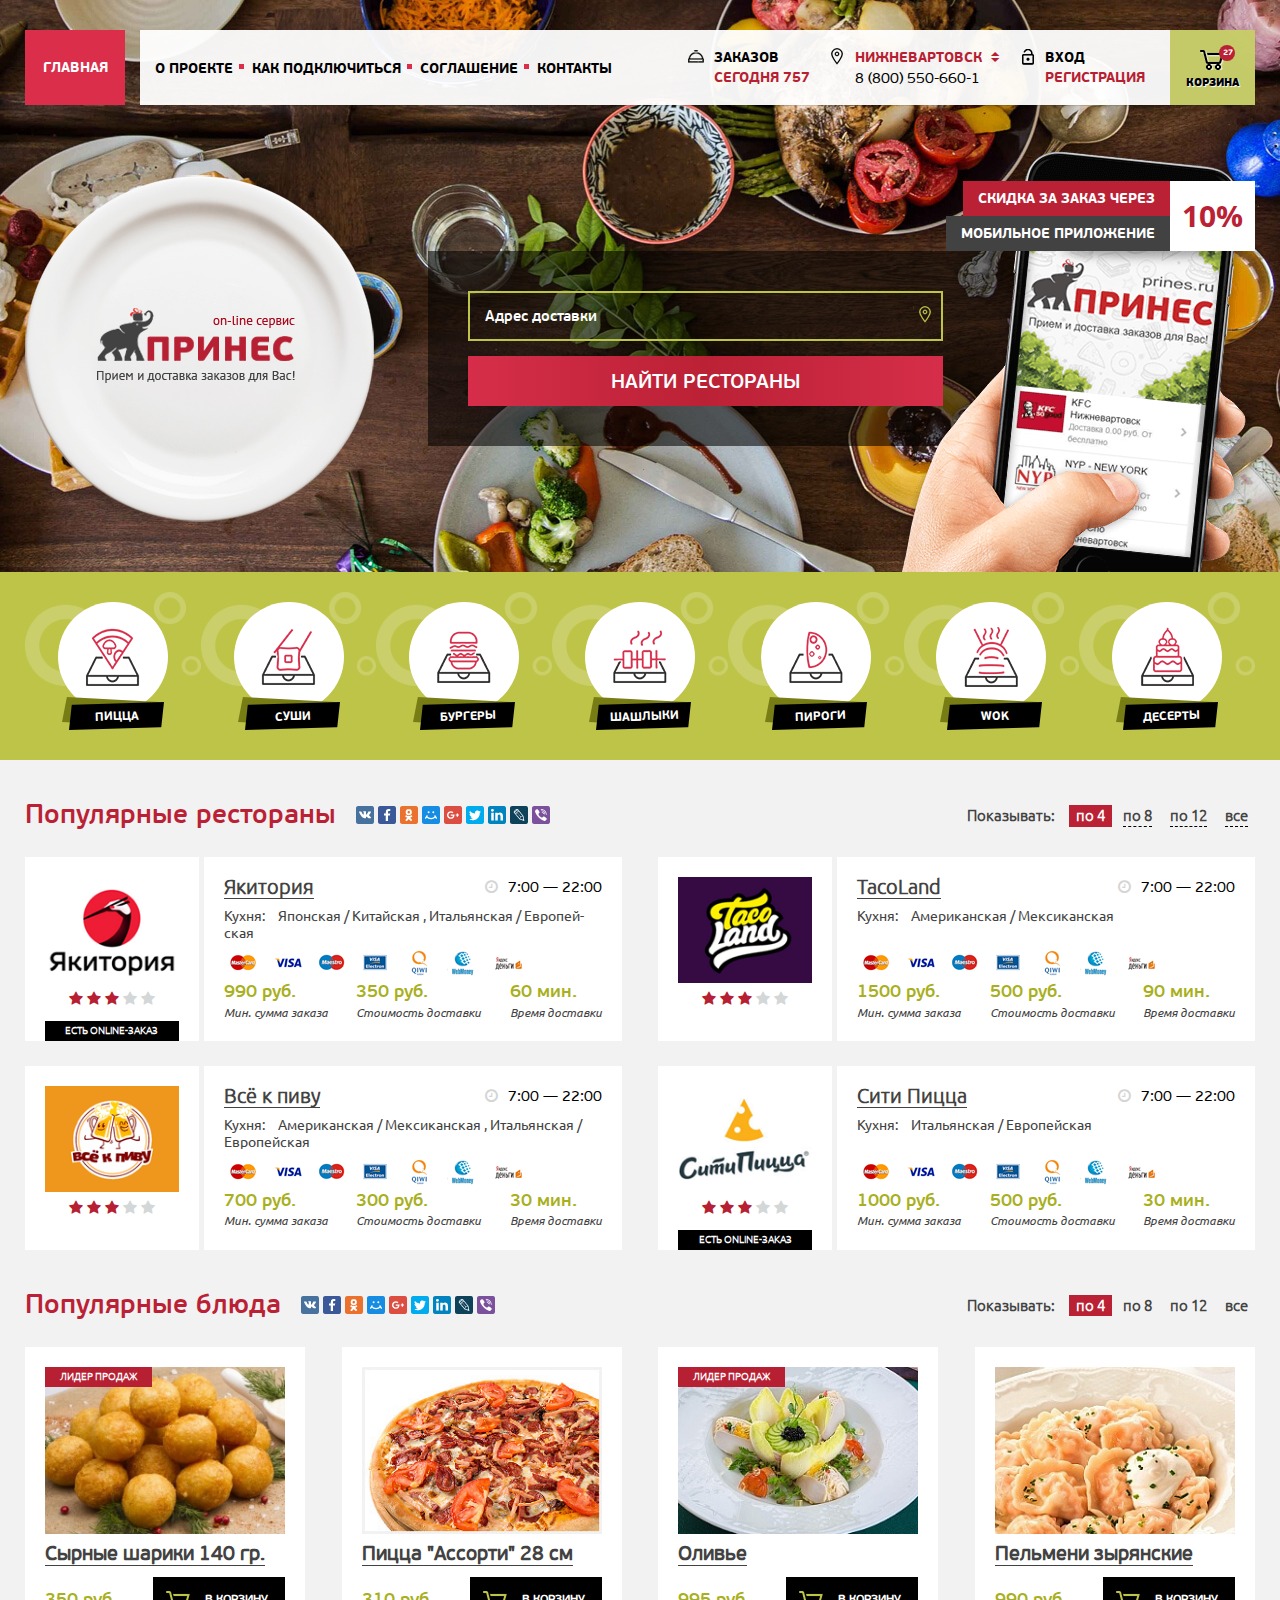
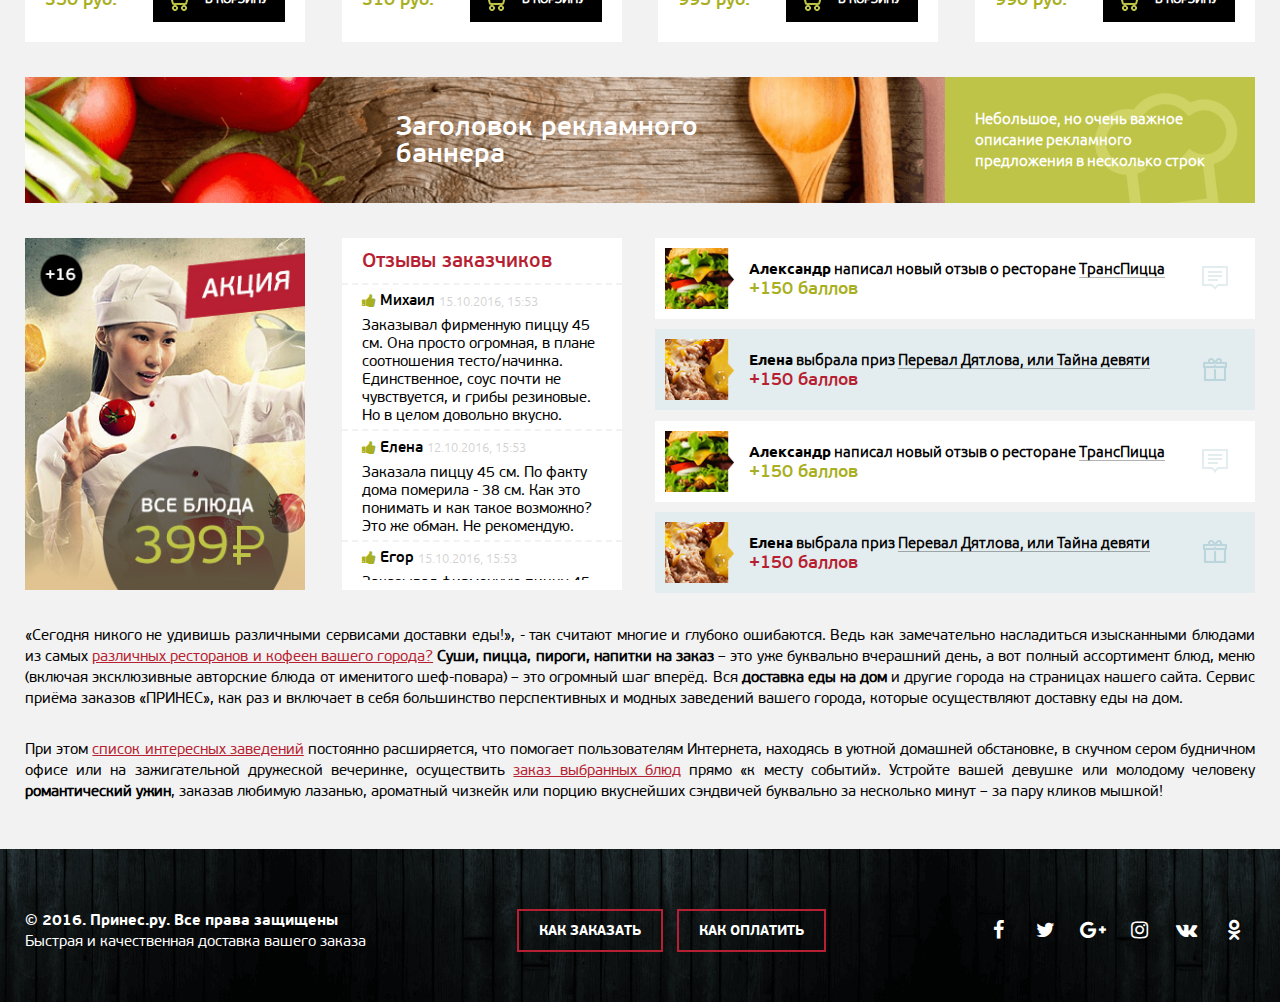
==== commit 623a5dc5: "v 0.3" ====
--- a/index.html
+++ b/index.html
@@ -5,7 +5,6 @@
     <meta name="viewport" content="width=device-width, initial-scale=1.0">
     <title>Главная</title>
     <link rel="stylesheet" href="css/font-awesome.min.css">
-    <link rel="stylesheet" href="css/slick.css">
     <link rel="stylesheet" href="css/custom-styles.css"/>
 </head>
 <body>
@@ -1797,10 +1796,6 @@
 
                 <div class="reviews-header">
                     Отзывы заказчиков
-                    <!--<div class="controls">
-                        <i class="fa fa-chevron-left"></i>
-                        <i class="fa fa-chevron-right"></i>
-                    </div>-->
                 </div>
 
                 <div class="review-slider slider">
@@ -1980,7 +1975,6 @@
 </div>
 
 <script src="js/jquery-3.1.1.min.js"></script>
-<script src="js/slick.min.js"></script>
 <script src="js/custom-scripts.js"></script>
 </body>
 </html>--- a/css/custom-styles.css
+++ b/css/custom-styles.css
@@ -73,7 +73,7 @@
     font-family: 'PFBeauSansPro-Regular', sans-serif;
 }
 
-body {
+html, body {
     background-color: #f2f2f2;
     width: 100%;
     height: 100%;
@@ -107,13 +107,22 @@
     outline: none;
     border: none;
 }
-input:focus {
+input:focus, text:focus {
     outline: none;
 }
 input:focus::-webkit-input-placeholder {color: transparent;}
 input:focus::-moz-placeholder {color: transparent;}
 input:focus:-moz-placeholder {color: transparent;}
 input:focus:-ms-input-placeholder {color: transparent;}
+
+textarea {
+    resize: none;
+}
+
+textarea:focus::-webkit-input-placeholder {color: transparent;}
+textarea:focus::-moz-placeholder {color: transparent;}
+textarea:focus:-moz-placeholder {color: transparent;}
+textarea:focus:-ms-input-placeholder {color: transparent;}
 
 .button-empty {
     text-transform: uppercase;
@@ -141,16 +150,10 @@
     list-style: none;
 }
 
-h1 {
-
-}
-h2 {
+h1, h2 {
     font-family: 'PFBeauSansPro-SemiBold', sans-serif;
     font-size: 27px;
     color: #bb2135;
-}
-h3 {
-
 }
 
 .image-wrap {
@@ -294,12 +297,17 @@
     display: block;
     width: calc(100% - 115px);
     margin-left: 115px;
-    margin-bottom: 20px;
     background: rgba(255, 255, 255, 0.95);
     padding: 18px 110px 17px 0;
     position: relative;
     text-align: right;
     height: 75px;
+    -webkit-box-shadow: 0 1px 1px 0 rgba(0,0,0,0.15);
+    -moz-box-shadow: 0 1px 1px 0 rgba(0,0,0,0.15);
+    box-shadow: 0 1px 1px 0 rgba(0,0,0,0.15);
+}
+.page-main .header-panel {
+    margin-bottom: 20px;
 }
 
 .header-panel > div {
@@ -737,6 +745,91 @@
     top: 0;
     bottom: 0;
     margin: auto;
+    padding: 0;
+    background: none;
+}
+.header-secondary .form-search label {
+    width: calc(100% - 60px);
+    height: 100%;
+    margin: 0;
+    float: left;
+}
+.header-secondary .form-search label:after {
+    content: '';
+    display: block;
+    width: 25px;
+    height: 20px;
+    background: transparent url(../source/images/sprite-header.png) no-repeat -25px top;
+    position: absolute;
+    right: 5px;
+    top: 12px;
+    z-index: 1;
+}
+.header-secondary .form-search label input::-webkit-input-placeholder {font-family: 'PFBeauSansPro-SemiBold', sans-serif; color: #000000;}
+.header-secondary .form-search label input::-moz-placeholder {font-family: 'PFBeauSansPro-SemiBold', sans-serif; color: #000000;}
+.header-secondary .form-search label input:-moz-placeholder {font-family: 'PFBeauSansPro-SemiBold', sans-serif; color: #000000;}
+.header-secondary .form-search label input:-ms-input-placeholder {font-family: 'PFBeauSansPro-SemiBold', sans-serif; color: #000000;}
+
+.header-secondary .form-search label input:focus::-webkit-input-placeholder {color: transparent;}
+.header-secondary .form-search label input:focus::-moz-placeholder {color: transparent;}
+.header-secondary .form-search label input:focus:-moz-placeholder {color: transparent;}
+.header-secondary .form-search label input:focus:-ms-input-placeholder {color: transparent;}
+
+.header-secondary .form-search label input {
+    display: block;
+    width: 100%;
+    height: 100%;
+    border: 2px solid #000000;
+    background: transparent;
+    padding: 0 30px 0 15px;
+    font-family: 'PFBeauSansPro-SemiBold', sans-serif;
+    color: #000000;
+}
+.header-secondary .form-search button {
+    display: block;
+    float: right;
+    height: 100%;
+    width: 45px;
+    color: #ffffff;
+    border: 2px solid #bb2135;
+}
+.header-secondary .form-search button i {
+    color: inherit;
+}
+.header-secondary .form-search button:hover {
+    border: 2px solid #bb2135;
+    background: #ffffff;
+    color: #bb2135;
+}
+
+.mobile-app-secondary {
+    display: block;
+    width: 97px;
+    height: 121px;
+    background: transparent url('../source/images/mobile-app-secondary.png') no-repeat;
+    position: absolute;
+    right: 60px;
+    bottom: 0;
+    background-size: cover;
+}
+.mobile-app-secondary div {
+    background: #ccd058;
+    width: 80px;
+    padding: 8px 0;
+    text-align: center;
+    position: absolute;
+    bottom: 0;
+    right: -60px;
+}
+.mobile-app-secondary strong, .mobile-app-secondary span {
+    display: block;
+    font-family: 'OpenSans Bold', sans-serif;
+    font-size: 30px;
+    line-height: 1.1;
+}
+.mobile-app-secondary span {
+    font-size: 15px;
+    color: #ffffff;
 }
 
 /**********************************************************************************************************************
@@ -1116,7 +1209,7 @@
     width: 100%;
     padding-top: 69.35483870967742%;
 }
-.card-dish .image-wrap .mark-leader {
+.image-wrap .mark-leader {
     display: block;
     font-family: 'Ubuntu Light', sans-serif;
     font-size: 10px;
@@ -1457,11 +1550,260 @@
 
 
 /**********************************************************************************************************************
-********** general
+********** page cart
 ***********************************************************************************************************************/
 
+.content-header {
+    padding: 15px 0;
+}
+.content-header h1, .content-header .social-links {
+    display: inline-block;
+    vertical-align: middle;
+    line-height: 27px;
+    float: none;
+    margin: 10px 0;
+}
+.content-header .social-links {
+    margin-left: 20px;
+}
+.content-header .social-links li {
+    padding-top: 0;
+}
+
+/* cart list */
+
+.form-cart-order {
+    padding-bottom: 30px;
+    background: #ffffff;
+}
+
+.cart-list li {
+    display: block;
+    width: 100%;
+    padding: 30px;
+    border-bottom: 2px dashed #f2f2f2;
+    position: relative;
+}
+.cart-list li > div {
+    float: left;
+    margin-left: 30px;
+    position: relative;
+}
+.cart-list li .image-wrap {
+    height: 172px;
+    width: 248px;
+    margin-left: 0;
+}
+.cart-list li .dish-details {
+    height: 172px;
+    width: 360px;
+}
+.cart-list li .dish-details h3 a {
+    font-family: 'Ubuntu Light', sans-serif;
+    font-size: 20px;
+    border-bottom: 1px solid rgba(0, 0, 0, 0.5);
+}
+.cart-list li .dish-details h3 a:hover {
+    text-decoration: none;
+    border-bottom: 1px solid transparent;
+}
+.cart-list li .dish-cost, .cart-list li .dish-cost span {
+    font-family: 'PFBeauSansPro-SemiBold', sans-serif;
+    font-size: 18px;
+    color: #a8af20;
+}
+.cart-list li .dish-cost {
+    margin-top: 7px;
+}
+.cart-list li .restaurant-info {
+    position: absolute;
+    left: 0;
+    bottom: 0;
+}
+.cart-list li .restaurant-info .restaurant-name {
+    font-size: 17px;
+    font-family: 'PFBeauSansPro-Bold', sans-serif;
+    border-bottom: 1px solid rgba(0, 0, 0, 0.5);
+}
+.cart-list li .restaurant-info .restaurant-name:hover {
+    text-decoration: none;
+    border-bottom: 1px solid transparent;
+}
+.cart-list li .restaurant-info .image-wrap {
+    width: 58px;
+    height: 52px;
+    display: inline-block;
+    vertical-align: middle;
+    margin-right: 10px;
+}
+
+.cart-list .dish-controls {
+    position: absolute;
+    left: 638px;
+    right: 30px;
+    top: 30px;
+    bottom: 30px;
+}
+.dishes-counter {
+    width: 140px;
+    height: 40px;
+    border: 2px solid #000000;
+    text-align: center;
+    position: relative;
+}
+.cart-list .dish-controls > div {
+    float: left;
+    margin-left: 30px;
+}
+
+.dishes-counter .control {
+    display: block;
+    width: 0;
+    height: 0;
+    border-top: 7px solid transparent;
+    border-bottom: 7px solid transparent;
+    border-left: 7px solid #a8af20;
+    position: absolute;
+    margin: auto;
+    top: 0;
+    bottom: 0;
+    right: 15px;
+    cursor: pointer
+}
+.dishes-counter .increase {
+    border-left: none;
+    border-right: 7px solid #b71f32;
+    right: auto;
+    left: 15px;
+}
+.dishes-counter .current-amount {
+    display: inline-block;
+    line-height: 36px;
+    font-family: 'PFBeauSansPro-SemiBold', sans-serif;
+}
+.dishes-counter label {
+    display: none;
+}
+.cart-list li .item-cost, .cart-list li .item-cost span {
+    font-size: 20px;
+    font-family: 'PFBeauSansPro-SemiBold', sans-serif;
+    line-height: 36px;
+}
+.cart-list li .remove {
+    font-family: 'PFBeauSansPro-SemiBold', sans-serif;
+    line-height: 36px;
+    text-transform: uppercase;
+    float: right;
+    background: none;
+}
+.cart-list li .remove i {
+    color: #b71f32;
+    margin-right: 10px;
+    font-size: 18px;
+    -webkit-transition: 0.3s;
+    -moz-transition: 0.3s;
+    -ms-transition: 0.3s;
+    -o-transition: 0.3s;
+    transition: 0.3s;
+}
+.cart-list li .remove:hover i {
+    margin-right: 7px;
+}
+.cart-list li .remove:active {
+    padding-top: 2px;
+}
+.cart-list li .dishes-counter, .cart-list li .item-cost, .cart-list li .remove {
+    margin-top: 66px;
+}
+
+.form-cart-order fieldset {
+    display: block;
+    border: none;
+    width: 32%;
+    float: left;
+    padding: 30px 20px;
+}
+.form-cart-order fieldset:first-of-type {
+    padding-left: 30px;
+}
+.form-cart-order fieldset:last-of-type {
+    height: 311px;
+    width: 36%;
+    padding-right: 30px;
+}
+.form-cart-order fieldset label {
+    display: block;
+    width: 100%;
+    height: 44px;
+    margin-bottom: 25px;
+}
+.form-cart-order fieldset label input, .form-cart-order fieldset label textarea {
+    display: block;
+    width: 100%;
+    height: 100%;
+    border: 2px solid #000000;
+    padding-left: 20px;
+}
+.form-cart-order fieldset .textarea-wrap {
+    height: 251px;
+}
+.form-cart-order fieldset label textarea {
+    padding-top: 8px;
+}
+.form-cart-order fieldset label:last-child {
+    margin-bottom: 0;
+}
+.form-cart-order fieldset .radio-label {
+    display: inline-block;
+    width: auto;
+    height: auto;
+    border: none;
+    margin: 5px;
+    font-family: 'Ubuntu Regular', sans-serif;
+    font-size: 14px;
+}
+.form-cart-order .radio-label:before {
+    width: 15px;
+    height: 15px;
+}
+.form-cart-order input:checked + .radio-label:after {
+    width: 9px;
+    height: 9px;
+}
+
+.form-cart-order .title {
+    font-family: 'PFBeauSansPro-SemiBold', sans-serif;
+    color: #434242;
+    margin: 20px 0 10px;
+}
+.form-cart-order .title:first-child {
+    margin-top: 0;
+}
+
+.form-cart-order button[type='submit'] {
+    display: block;
+    width: calc(33.3333333% - 15px);
+    height: 50px;
+    background: linear-gradient(to right, #d62e4a, #bb2135, #d62e4a);
+    font-family: 'PFBeauSansPro-SemiBold', sans-serif;
+    font-size: 20px;
+    text-transform: uppercase;
+    color: #ffffff;
+    position: absolute;
+    bottom: 60px;
+    right: 30px;
+    -webkit-transition: none;
+    -moz-transition: none;
+    -ms-transition: none;
+    -o-transition: none;
+    transition: none;
+}
+.form-cart-order button[type='submit']:hover {
+    background: #bb2135;
+}
+
 /**********************************************************************************************************************
-********** general
+********** page restaurant menu
 ***********************************************************************************************************************/
 
 /**********************************************************************************************************************
@@ -1650,6 +1992,26 @@
     border: 2px solid #ffffff;
 }
 
+.form-cart-order label input::-webkit-input-placeholder {color: #000000;}
+.form-cart-order label input::-moz-placeholder {color: #000000;}
+.form-cart-order label input:-moz-placeholder {color: #000000;}
+.form-cart-order label input:-ms-input-placeholder {color: #000000;}
+
+.form-cart-order label input:focus::-webkit-input-placeholder {color: transparent;}
+.form-cart-order label input:focus::-moz-placeholder {color: transparent;}
+.form-cart-order label input:focus:-moz-placeholder {color: transparent;}
+.form-cart-order label input:focus:-ms-input-placeholder {color: transparent;}
+
+.form-cart-order textarea::-webkit-input-placeholder {color: #000000;}
+.form-cart-order textarea::-moz-placeholder {color: #000000;}
+.form-cart-order textarea:-moz-placeholder {color: #000000;}
+.form-cart-order textarea:-ms-input-placeholder {color: #000000;}
+
+.form-cart-order textarea:focus::-webkit-input-placeholder {color: transparent;}
+.form-cart-order textarea:focus::-moz-placeholder {color: transparent;}
+.form-cart-order textarea:focus:-moz-placeholder {color: transparent;}
+.form-cart-order textarea:focus:-ms-input-placeholder {color: transparent;}
+
 /**********************************************************************************************************************
 ********** media
 ***********************************************************************************************************************/
@@ -1800,6 +2162,21 @@
         -moz-box-shadow: none;
         box-shadow: none;
     }
+    .cart-list li .dishes-counter, .cart-list li .item-cost {
+        margin: 5px 0 85px;
+        float: none;
+    }
+    .cart-list li .item-cost {
+        margin: 0;
+    }
+    .cart-list li .remove {
+        float: none;
+        position: absolute;
+        margin: auto;
+        top: 0;
+        bottom: 0;
+        left: 0;
+    }
 
 }
 
@@ -1888,6 +2265,9 @@
     footer[role='contentinfo'] .wrapper-inner {
         padding: 80px 15px 30px;
     }
+    .header-secondary .wrapper-inner {
+        padding: 0 15px;
+    }
     footer[role='contentinfo'] .buttons {
         display: block;
         text-align: center;
@@ -1915,7 +2295,56 @@
     .header-cart:hover + .cart-popup, .cart-popup:hover {
         display: none;
     }
-
+    .header-secondary .form-search {
+        left: 250px;
+        right: 200px;
+    }
+    .mobile-app-secondary {
+        right: 75px;
+    }
+    .cart-list .dish-controls {
+        position: static;
+        width: 100%;
+        height: auto;
+    }
+    .cart-list  .dish-controls .dishes-counter, .cart-list  .dish-controls .item-cost, .cart-list .dish-controls .remove {
+        display: inline-block;
+        vertical-align: middle;
+        margin: 20px 10px;
+        position: relative;
+        top: auto;
+        left: auto;
+        right: auto;
+        bottom: auto;
+    }
+    .cart-list  .dish-controls, .cart-list  .dish-controls .dishes-counter {
+        margin-left: 0;
+    }
+    .cart-list li .dish-details {
+        width: calc(100% - 278px);
+    }
+    .cart-list li {
+        padding: 15px;
+    }
+    .form-cart-order fieldset {
+        padding: 15px!important;
+        width: 50%;
+    }
+    .form-cart-order fieldset:last-of-type {
+        width: 100%;
+        height: auto;
+    }
+    .form-cart-order button[type='submit'] {
+        position: static;
+        margin-top: 20px;
+        width: 280px;
+    }
+    .form-cart-order .cart-list {
+        margin-bottom: 15px;
+    }
+    .form-cart-order .cart-list li {
+        padding-top: 30px;
+    }
 }
 
 @media (max-width: 768px) {
@@ -1991,6 +2420,15 @@
     .card-restaurant .card-preview {
         border-right: none;
     }
+    .header-secondary .wrapper-inner {
+        padding-top: 40px;
+    }
+    .header-secondary .form-search {
+        left: 15px;
+        right: 15px;
+        top: 10px;
+        bottom: auto;
+    }
 }
 
 @media (max-width: 640px) {
@@ -2041,6 +2479,18 @@
         top: 30px;
         bottom: auto;
     }
+    .cart-list li .dish-details {
+        width: 100%;
+        margin: 20px 0;
+        height: auto;
+    }
+    .cart-list li .restaurant-info {
+        position: static;
+        margin-top: 20px;
+    }
+    .form-cart-order fieldset {
+        width: 100%;
+    }
 
 }
 
@@ -2093,5 +2543,34 @@
     footer[role='contentinfo'] .copyrights p span {
         font-size: 13px;
     }
+    .logo-secondary {
+        width: 140px;
+        height: 53px;
+    }
+    .mobile-app-secondary {
+        width: 80px;
+        height: 100px;
+        right: 58px;
+    }
+    .mobile-app-secondary div {
+        width: 60px;
+        right: -43px;
+    }
+    .mobile-app-secondary strong, .mobile-app-secondary span {
+        font-size: 22px;
+    }
+    .mobile-app-secondary span {
+        font-size: 12px;
+    }
+    .cart-list .dish-controls .dishes-counter, .cart-list .dish-controls .item-cost {
+        margin-bottom: 10px;
+    }
+    .cart-list .dish-controls .remove {
+        display: block;
+        margin: 0;
+    }
+
+
+
 
 }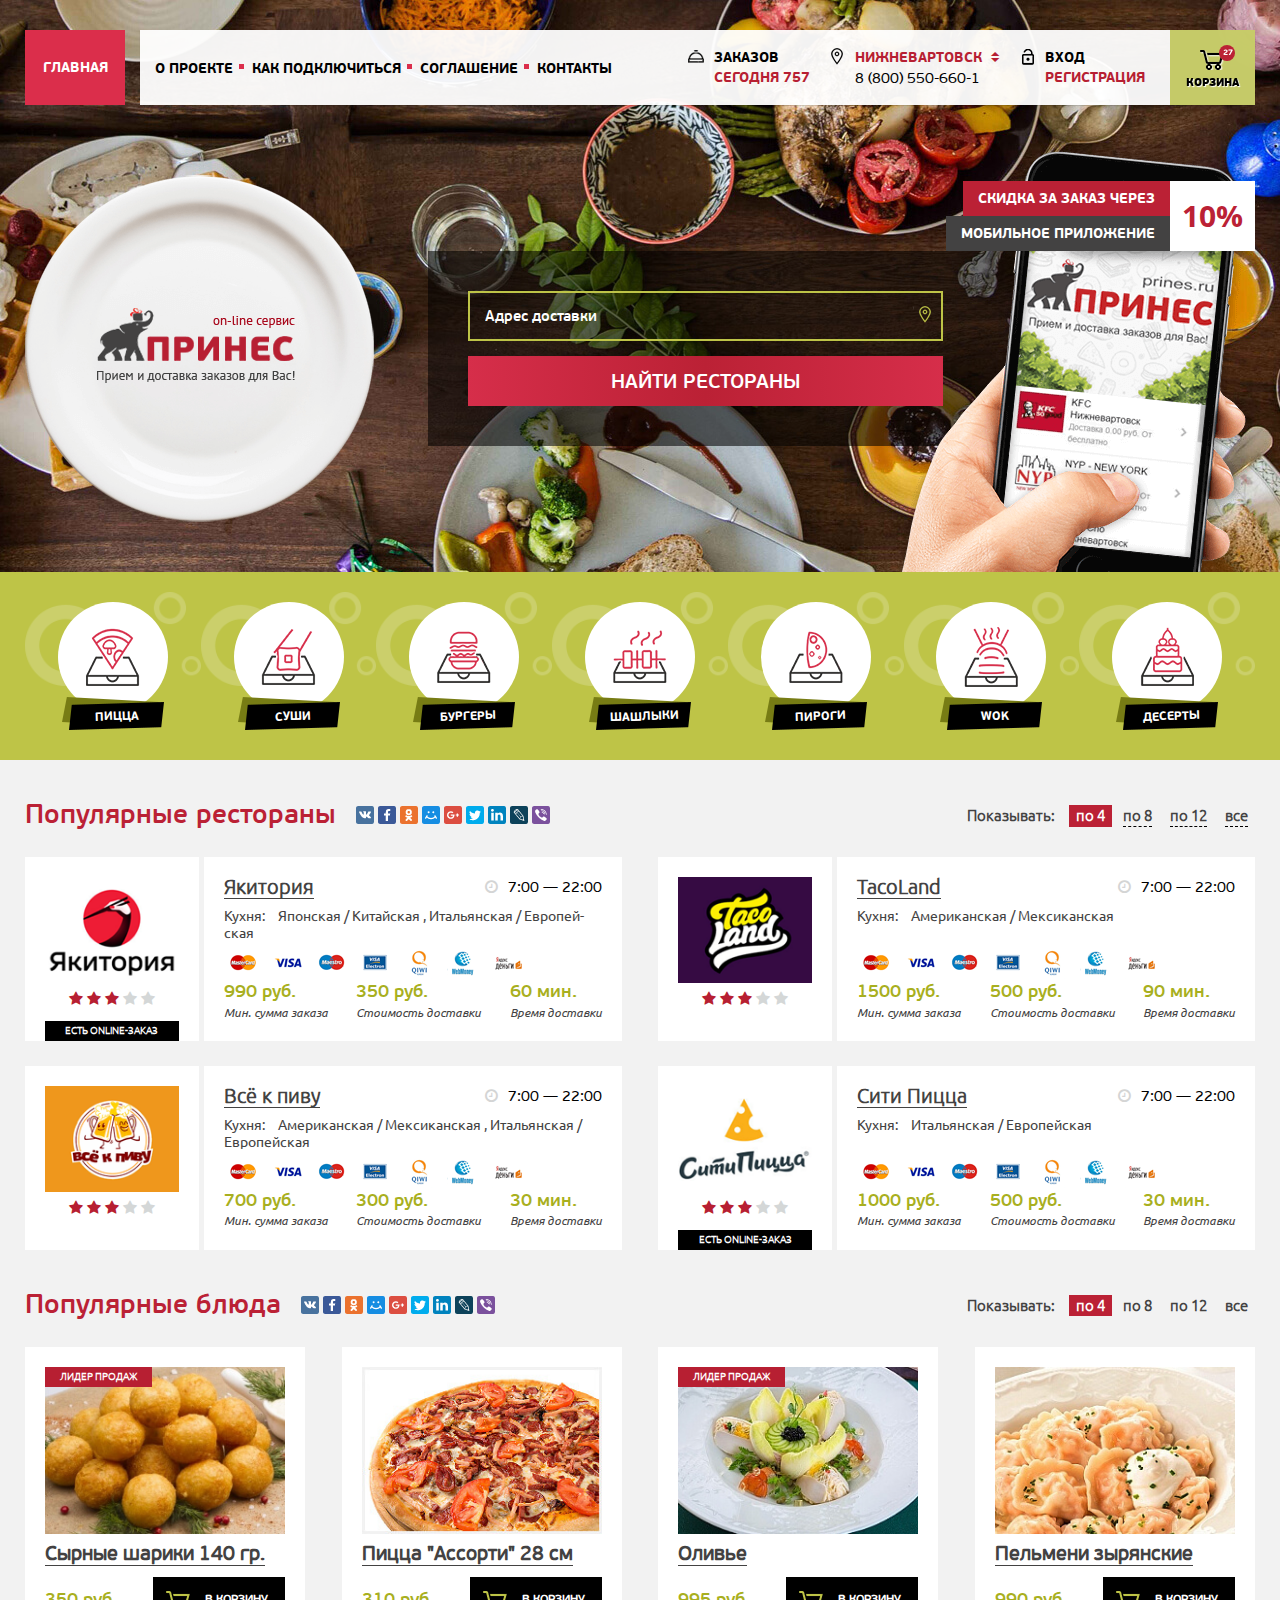
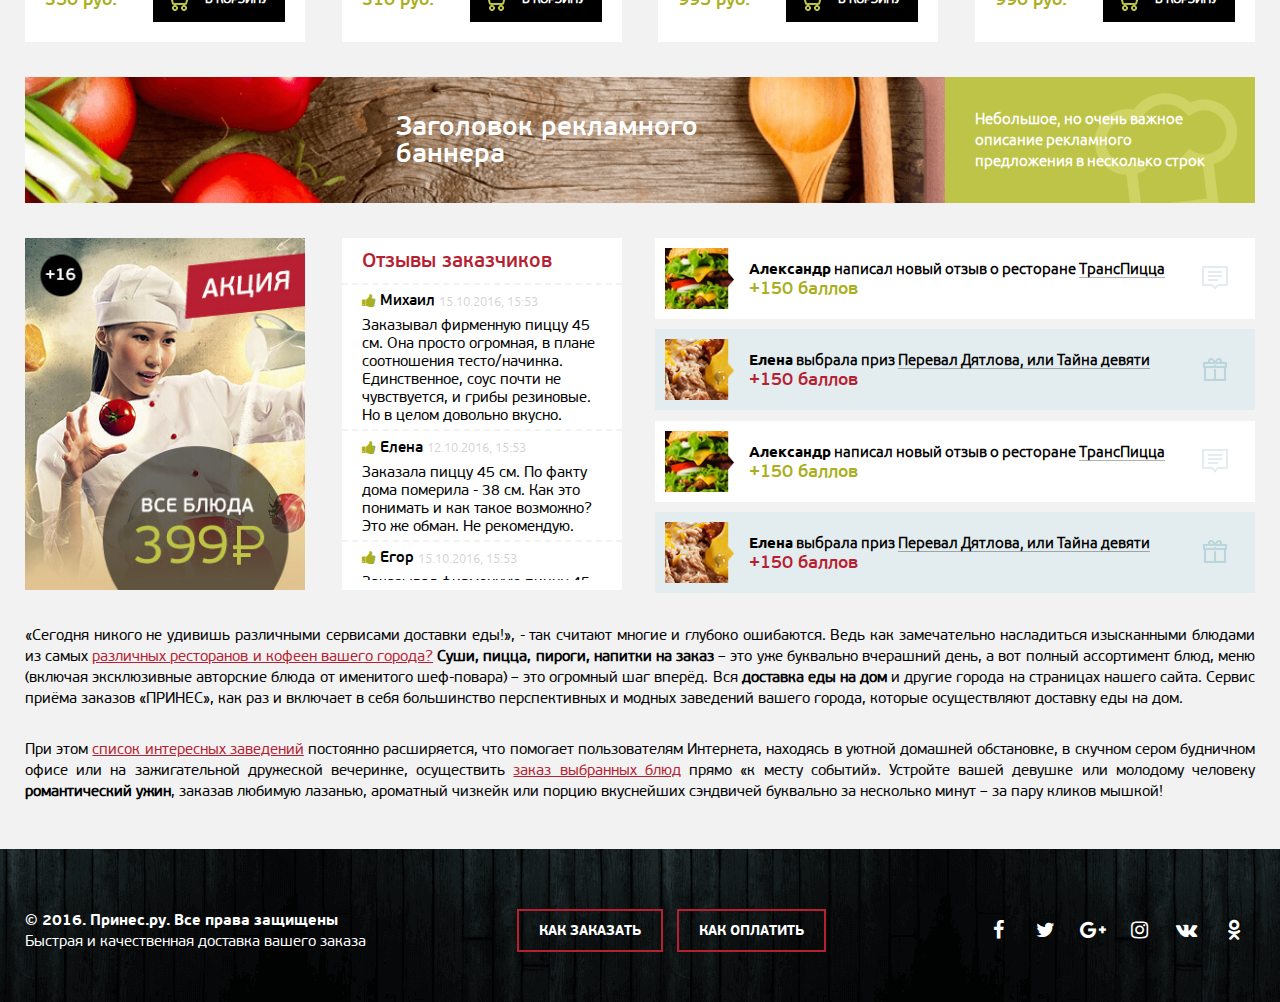
==== commit 199bec25: "final" ====
--- a/index.html
+++ b/index.html
@@ -73,7 +73,7 @@
                     <a href="#" class="sign-up">регистрация</a>
                 </div>
 
-                <a href="page-cart.html" class="header-cart">
+                <a href="page-cart.html" class="header-cart hvr-buzz-out">
                     <div class="products-number">27</div>
                     Корзина
                 </a>
@@ -88,6 +88,15 @@
                             <div class="cart-dish-info">
                                 <h4><a href="#">Пицца Супер Барбекю 40 см 1275 г</a></h4>
                                 <p class="cost">357 руб.</p>
+                            </div>
+                            <div class="cart-dish-control">
+                                <div class="dishes-counter">
+                                    <div class="control decrease"><i class="fa fa-minus"></i></div>
+                                    <div class="current-amount">1</div>
+                                    <div class="control increase"><i class="fa fa-plus"></i></div>
+                                    <label><input type="text"></label>
+                                </div>
+                                <button class="remove"><i class="fa fa-close"></i>Удалить</button>
                             </div>
                         </li>
                         <li class="clearfix">
@@ -98,6 +107,15 @@
                                 <h4><a href="#">Картофель по-деревенски 200 г</a></h4>
                                 <p class="cost">57 руб.</p>
                             </div>
+                            <div class="cart-dish-control">
+                                <div class="dishes-counter">
+                                    <div class="control decrease"><i class="fa fa-minus"></i></div>
+                                    <div class="current-amount">1</div>
+                                    <div class="control increase"><i class="fa fa-plus"></i></div>
+                                    <label><input type="text"></label>
+                                </div>
+                                <button class="remove"><i class="fa fa-close"></i>Удалить</button>
+                            </div>
                         </li>
                         <li class="clearfix">
                             <div class="image-wrap">
@@ -107,12 +125,22 @@
                                 <h4><a href="#">Нагетсы куриные 7 шт. (коробка) </a></h4>
                                 <p class="cost">100 руб.</p>
                             </div>
+                            <div class="cart-dish-control">
+                                <div class="dishes-counter">
+                                    <div class="control decrease"><i class="fa fa-minus"></i></div>
+                                    <div class="current-amount">1</div>
+                                    <div class="control increase"><i class="fa fa-plus"></i></div>
+                                    <label><input type="text"></label>
+                                </div>
+                                <button class="remove"><i class="fa fa-close"></i>Удалить</button>
+                            </div>
                         </li>
                     </ul>
 
                     <p class="summa">На сумму: <span>10 257</span> руб.</p>
 
-                    <button>Оформить заказ</button>
+                    <button class="make-order">Оформить заказ</button>
+                    <button class="clear-cart">Очистить корзину</button>
 
                 </div>
 
@@ -188,7 +216,7 @@
 
     <div class="wrapper-inner content-block">
 
-        <section class="popular-restaurants">
+        <section class="restaurants-list">
 
             <div class="list-header clearfix">
 
@@ -1408,8 +1436,6 @@
 
                     <button>В корзину</button>
 
-                    </table>
-
                 </li>
 
                 <li class="card card-dish clearfix hidden">
@@ -1528,8 +1554,6 @@
 
                     <button>В корзину</button>
 
-                    </table>
-
                 </li>
 
                 <li class="card card-dish clearfix hidden">
@@ -1648,8 +1672,6 @@
 
                     <button>В корзину</button>
 
-                    </table>
-
                 </li>
 
                 <li class="card card-dish clearfix hidden">
@@ -1767,8 +1789,6 @@
                     <div class="cost">990 руб.</div>
 
                     <button>В корзину</button>
-
-                    </table>
 
                 </li>
 
--- a/css/custom-styles.css
+++ b/css/custom-styles.css
@@ -224,7 +224,7 @@
     top: 1px;
 }
 input:checked + .checkbox-label:before {
-    content: '\2713';
+    background: transparent url('../source/images/icon-ok.png') no-repeat center;
     border: 1px solid #a6aa29;
 }
 .radio-label:before {
@@ -504,9 +504,113 @@
     padding-left: 1px;
 }
 
+/* Buzz Out */
+@-webkit-keyframes hvr-buzz-out {
+    10% {
+        -webkit-transform: translateX(3px) rotate(2deg);
+        transform: translateX(3px) rotate(2deg);
+    }
+    20% {
+        -webkit-transform: translateX(-3px) rotate(-2deg);
+        transform: translateX(-3px) rotate(-2deg);
+    }
+    30% {
+        -webkit-transform: translateX(3px) rotate(2deg);
+        transform: translateX(3px) rotate(2deg);
+    }
+    40% {
+        -webkit-transform: translateX(-3px) rotate(-2deg);
+        transform: translateX(-3px) rotate(-2deg);
+    }
+    50% {
+        -webkit-transform: translateX(2px) rotate(1deg);
+        transform: translateX(2px) rotate(1deg);
+    }
+    60% {
+        -webkit-transform: translateX(-2px) rotate(-1deg);
+        transform: translateX(-2px) rotate(-1deg);
+    }
+    70% {
+        -webkit-transform: translateX(2px) rotate(1deg);
+        transform: translateX(2px) rotate(1deg);
+    }
+    80% {
+        -webkit-transform: translateX(-2px) rotate(-1deg);
+        transform: translateX(-2px) rotate(-1deg);
+    }
+    90% {
+        -webkit-transform: translateX(1px) rotate(0deg);
+        transform: translateX(1px) rotate(0deg);
+    }
+    100% {
+        -webkit-transform: translateX(-1px) rotate(0deg);
+        transform: translateX(-1px) rotate(0deg);
+    }
+}
+@keyframes hvr-buzz-out {
+    10% {
+        -webkit-transform: translateX(3px) rotate(2deg);
+        transform: translateX(3px) rotate(2deg);
+    }
+    20% {
+        -webkit-transform: translateX(-3px) rotate(-2deg);
+        transform: translateX(-3px) rotate(-2deg);
+    }
+    30% {
+        -webkit-transform: translateX(3px) rotate(2deg);
+        transform: translateX(3px) rotate(2deg);
+    }
+    40% {
+        -webkit-transform: translateX(-3px) rotate(-2deg);
+        transform: translateX(-3px) rotate(-2deg);
+    }
+    50% {
+        -webkit-transform: translateX(2px) rotate(1deg);
+        transform: translateX(2px) rotate(1deg);
+    }
+    60% {
+        -webkit-transform: translateX(-2px) rotate(-1deg);
+        transform: translateX(-2px) rotate(-1deg);
+    }
+    70% {
+        -webkit-transform: translateX(2px) rotate(1deg);
+        transform: translateX(2px) rotate(1deg);
+    }
+    80% {
+        -webkit-transform: translateX(-2px) rotate(-1deg);
+        transform: translateX(-2px) rotate(-1deg);
+    }
+    90% {
+        -webkit-transform: translateX(1px) rotate(0deg);
+        transform: translateX(1px) rotate(0deg);
+    }
+    100% {
+        -webkit-transform: translateX(-1px) rotate(0deg);
+        transform: translateX(-1px) rotate(0deg);
+    }
+}
+.hvr-buzz-out {
+    display: inline-block;
+    vertical-align: middle;
+    -webkit-transform: perspective(1px) translateZ(0);
+    transform: perspective(1px) translateZ(0);
+    box-shadow: 0 0 1px transparent;
+}
+.hvr-buzz-out.active {
+    -webkit-animation-name: hvr-buzz-out;
+    animation-name: hvr-buzz-out;
+    -webkit-animation-duration: 0.75s;
+    animation-duration: 0.75s;
+    -webkit-animation-timing-function: linear;
+    animation-timing-function: linear;
+    -webkit-animation-iteration-count: 1;
+    animation-iteration-count: 1;
+}
+
+
 .header-panel .cart-popup {
     display: none;
-    width: 270px;
+    width: 360px;
     padding: 23px;
     background: #ffffff;
     position: absolute;
@@ -529,11 +633,16 @@
     -moz-border-radius: 100%;
     border-radius: 100%;
     float: left;
-    margin-right: 10px;
+    margin-right: 15px;
 }
 .cart-popup .image-wrap img {
     height: 100%;
     width: auto;
+}
+.cart-popup .cart-dish-info {
+    width: 170px;
+    float: left;
+    padding-right: 10px;
 }
 .cart-popup h4 {
     line-height: 1.2;
@@ -553,13 +662,65 @@
     color: #aeb125;
 }
 .cart-popup .summa, .cart-popup .summa span {
-    font-size: 17px;
+    font-size: 20px;
     font-family: 'PFBeauSansPro-SemiBold', sans-serif;
     text-align: center;
 }
-.cart-popup button {
-    display: block;
+.cart-popup .cart-dish-control {
+    width: 70px;
+    float: right;
+}
+.cart-popup .dishes-counter {
     width: 100%;
+    height: 25px;
+    border: none;
+    text-align: center;
+    position: relative;
+}
+.cart-popup .dishes-counter .control {
+    width: auto;
+    height: 25px;
+    border: none;
+    color: #b71f32;
+    top: 0;
+    left: 0;
+    right: auto;
+}
+.cart-popup .dishes-counter .increase {
+    color: #a8af20;
+    border: none;
+    right: 0;
+    left: auto;
+}
+.cart-popup .dishes-counter .control i {
+    color: inherit;
+    font-size: 11px;
+    line-height: 25px;
+}
+.cart-popup .dishes-counter .current-amount {
+    line-height: 25px;
+    width: 40px;
+    background: #f8f8f8;
+    border: 1px solid #dfdfdf;
+    font-family: 'Ubuntu Regular', sans-serif;
+    font-size: 12px;
+    font-weight: 100;
+    color: #525252;
+}
+.cart-popup .cart-dish-control button {
+    background: none;
+    border: none;
+    color: #bb2135;
+    font-family: 'Ubuntu Bold', sans-serif;
+    font-size: 12px;
+    margin-top: 10px;
+}
+.cart-popup .cart-dish-control button i {
+    margin-right: 8px;
+}
+.cart-popup > button {
+    display: block;
+    width: 48.5%;
     height: 45px;
     background: #bb2135;
     border: 2px solid #bb2135;
@@ -568,11 +729,23 @@
     color: #ffffff;
     text-transform: uppercase;
     line-height: 41px;
-}
-.cart-popup button:hover {
+    font-size: 12px;
+    float: left;
+}
+.cart-popup .clear-cart {
+    background: #434242;
+    border: 2px solid #434242;
+    margin-left: 3%;
+}
+.cart-popup .make-order:hover {
     background: #ffffff;
     border: 2px solid #bb2135;
     color: #bb2135;
+}
+.cart-popup .clear-cart:hover {
+    background: #ffffff;
+    border: 2px solid #434242;
+    color: #434242;
 }
 .cart-popup:before {
     content: '';
@@ -1089,17 +1262,17 @@
     vertical-align: top;
     position: relative;
 }
-.card-preview .rate {
+.rate {
     margin-top: 5px;
     text-align: center;
 }
-.card-preview .rate i {
+.rate i {
     color: #d4d7d7;
 }
-.card-preview .rate .filled {
+.rate .filled {
     color: #b71f32;
 }
-.card-preview .note-online {
+.note-online {
     display: block;
     font-family: 'Ubuntu Light', sans-serif;
     font-size: 10px;
@@ -1110,9 +1283,11 @@
     color: #ffffff;
     text-align: center;
     position: absolute;
+}
+.card-preview .note-online {
+    bottom: 0;
     left: 20px;
     right: 20px;
-    bottom: 0;
 }
 
 .card-restaurant .card-details {
@@ -1201,7 +1376,7 @@
     background: #ffffff;
     position: relative;
 }
-.popular-dishes .card-dish:nth-child(4n) {
+.cards-list .card-dish:nth-child(4n) {
     margin: 2% 0 0 0;
 }
 .card-dish .image-wrap {
@@ -1341,7 +1516,9 @@
     -moz-transform: rotate(180deg);
     -ms-transform: rotate(180deg);
     -o-transform: rotate(180deg);
-    transform: rotate(180deg);}
+    transform: rotate(180deg);
+}
+
 /* banner */
 .banner {
     display: table;
@@ -1428,28 +1605,28 @@
     height: calc(100% - 55px);
     overflow: auto;
 }
-.review-slider .review {
+.review {
     padding: 5px 20px;
     border-top: 2px dashed #f2f2f2;
 }
-.review-slider .review i {
+.review i {
     display: inline-block;
     vertical-align: middle;
     color: #a8af20;
 }
-.review-slider .review .reviewer {
+.review .reviewer {
     display: inline-block;
     vertical-align: middle;
     font-family: 'PFBeauSansPro-SemiBold', sans-serif;
 }
-.review-slider .review time {
+.review time {
     display: inline-block;
     vertical-align: middle;
     font-family: 'Ubuntu Light', sans-serif;
     color: #d1d1d1;
     font-size: 13px;
 }
-.review-slider .review p {
+.review p {
     margin-top: 5px;
     line-height: 1.2;
 }
@@ -1662,19 +1839,19 @@
     height: 0;
     border-top: 7px solid transparent;
     border-bottom: 7px solid transparent;
-    border-left: 7px solid #a8af20;
+    border-right: 7px solid #a8af20;
     position: absolute;
     margin: auto;
     top: 0;
     bottom: 0;
+    left: 15px;
+    cursor: pointer
+}
+.dishes-counter .increase {
+    border-right: none;
+    border-left: 7px solid #b71f32;
+    left: auto;
     right: 15px;
-    cursor: pointer
-}
-.dishes-counter .increase {
-    border-left: none;
-    border-right: 7px solid #b71f32;
-    right: auto;
-    left: 15px;
 }
 .dishes-counter .current-amount {
     display: inline-block;
@@ -1806,25 +1983,534 @@
 ********** page restaurant menu
 ***********************************************************************************************************************/
 
+.content-header .cuisine, .content-header .working-hours {
+    float: right;
+    line-height: 47px;
+}
+.content-header .cuisine {
+    margin-left: 25px;
+}
+.restaurant-info {
+    display: table;
+    width: 100%;
+    background: #ffffff;
+    margin: 0 0 20px;
+    float: none;
+}
+.restaurant-info .card-preview {
+    display: table-cell;
+    width: 205px;
+    padding: 30px;
+    border: none;
+}
+.restaurant-info .card-details {
+    display: table-cell;
+    width: 30%;
+    padding: 30px 0;
+    position: relative;
+}
+.restaurant-info .card-details .note-online {
+    left: 0;
+    bottom: 30px;
+    padding: 3px 20px;
+}
+.restaurant-info .card-details .rate {
+    display: inline-block;
+}
+.restaurant-info .more-info {
+    display: table-cell;
+    padding: 30px;
+}
+.restaurant-info .more-info .sub-title {
+    font-family: 'Ubuntu Bold', sans-serif;
+    font-size: 14px;
+    color: #434242;
+    margin-bottom: 5px;
+}
+.restaurant-info .more-info .text-list li {
+    display: block;
+    padding-left: 10px;
+    position: relative;
+    font-family: 'Ubuntu Regular', sans-serif;
+    font-size: 14px;
+}
+.restaurant-info .more-info .text-list li:before {
+    content: '';
+    display: block;
+    width: 4px;
+    height: 4px;
+    background: #ba2034;
+    position: absolute;
+    left: 0;
+    bottom: 0;
+    top: 0;
+    margin: auto;
+}
+
+.restaurant-single {
+    position: relative;
+}
+
+/* sidebar */
+
+.sidebar {
+    width: 287px;
+    position: absolute;
+    left: 0;
+    top: 0;
+    bottom: 0;
+}
+
+.sidebar-nav {
+    display: table;
+    border-collapse: collapse;
+    width: 100%;
+    margin-bottom: 20px;
+}
+.sidebar-nav li {
+    display: table-cell;
+    overflow: hidden;
+    text-overflow: ellipsis;
+    white-space: nowrap;
+    text-align: center;
+    background: #434242;
+    color: #ffffff;
+    font-family: 'PFBeauSansPro-SemiBold', sans-serif;
+    text-transform: uppercase;
+    font-size: 14px;
+    padding: 5px;
+}
+.sidebar-nav li a {
+    font-size: inherit;
+    color: inherit;
+    font-family: inherit;
+}
+.sidebar-nav li.active {
+    background: #de3250;
+}
+.sidebar-nav li a:hover {
+    color: #de3250;
+    text-decoration: none;
+}
+.sidebar-nav li.active a:hover {
+    color: #ffffff;
+    text-decoration: none;
+}
+.sidebar-nav li:nth-child(2) {
+    border-left: 2px solid #f2f2f2;
+    border-right: 2px solid #f2f2f2;
+}
+
+.sidebar-links {
+    display: block;
+    width: 100%;
+    background: #e3ecee url('../source/images/background-sidebar.png') no-repeat right 40px;
+    border: 1px solid #ffffff;
+    padding: 25px;
+    height: calc(100% - 49px);
+}
+.sidebar-links li {
+    display: list-item;
+    margin: 5px 0;
+    padding-left: 13px;
+    position: relative;
+}
+.sidebar-links li:before {
+    content: '';
+    display: block;
+    width: 4px;
+    height: 4px;
+    background: #ba2034;
+    position: absolute;
+    left: 0;
+    top: 0;
+    bottom: 0;
+    margin: auto;
+}
+.sidebar-links li a {
+    font-family: 'Ubuntu Light', sans-serif;
+    font-weight: 600;
+    font-size: 20px;
+    color: #434242;
+    border-bottom: 1px solid rgba(0, 0, 0, 0.5);
+}
+.sidebar-links li a:hover {
+    border-bottom: 1px solid transparent;
+    text-decoration: none;
+}
+.sidebar-links li a.active {
+    font-family: 'Ubuntu Bold', sans-serif;
+    color: #000000;
+    border-bottom: 1px solid transparent;
+}
+
+.burger-sidebar {
+    display: none;
+    font-size: 24px;
+    color: #000000;
+}
+
+/* contentbar */
+
+.contentbar {
+    margin-left: 320px;
+}
+.contentbar-header {
+    margin-bottom: 20px;
+}
+.contentbar-header h2 {
+    font-family: 'PFBeauSansPro-SemiBold', sans-serif;
+    font-size: 24px;
+    line-height: 29px;
+    color: #434242;
+    float: left;
+}
+.contentbar-header .note {
+    padding-left: 45px;
+    height: 29px;
+    overflow: hidden;
+    float: right;
+    font-family: 'Ubuntu Italic', sans-serif;
+    font-size: 14px;
+    line-height: 1.1;
+    width: 45%;
+    position: relative;
+}
+.contentbar-header .note:before {
+    content: '';
+    display: block;
+    width: 28px;
+    height: 26px;
+    background: transparent url('../source/images/icon-lamp.png') no-repeat;
+    position: absolute;
+    left: 0;
+    top: 0;
+}
+
+.contentbar .menu-list li, .contentbar .menu-list li:nth-child(4n) {
+    width: 32%;
+    margin: 0 2% 2% 0;
+}
+.contentbar .menu-list li:nth-child(3n) {
+    margin: 0 0 2% 0;
+}
+.contentbar .menu-list li:nth-child(4n) .dish-info {
+    left: 100%;
+    top: 0;
+}
+.contentbar .menu-list li:nth-child(4n) .dish-info:after {
+    left: -6px;
+    top: 0;
+    bottom: 0;
+    right: auto;
+    -webkit-transform: none;
+    -moz-transform: none;
+    -ms-transform: none;
+    -o-transform: none;
+    transform: none;
+}
+.contentbar .menu-list li:nth-child(3n) .dish-info {
+    left: auto;
+    right: 100%;
+}
+.contentbar .menu-list li:nth-child(3n) .dish-info:after {
+    left: auto;
+    right: -6px;
+    -webkit-transform: rotate(180deg);
+    -moz-transform: rotate(180deg);
+    -ms-transform: rotate(180deg);
+    -o-transform: rotate(180deg);
+    transform: rotate(180deg);
+}
+
 /**********************************************************************************************************************
-********** general
+********** page restaurant info
 ***********************************************************************************************************************/
 
+.restaurant-info-content {
+    background: #ffffff;
+    padding: 30px;
+}
+.om-map {
+    display: block;
+    width: 100%;
+}
+.restaurant-info-content p {
+    font-family: 'Ubuntu Regular', sans-serif;
+    font-size: 14px;
+    margin-top: 20px;
+}
+
 /**********************************************************************************************************************
-********** general
+********** page restaurant reviews
 ***********************************************************************************************************************/
 
+.add-review {
+    display: block;
+    width: 160px;
+    height: 40px;
+    background: #ccd058;
+    font-family: 'PFBeauSansPro-SemiBold', sans-serif;
+    font-size: 14px;
+    text-transform: uppercase;
+    float: right;
+    margin-right: 20px;
+}
+.add-review:hover {
+    background: #ba2034;
+}
+.reviews-list {
+    padding: 29px;
+    background: #ffffff;
+}
+.reviews-list .review {
+    display: block;
+    padding: 10px 0;
+    margin: 0;
+}
+.reviews-list .review:last-child {
+    border-bottom: 2px dashed #f2f2f2;
+}
+
+.pages {
+    padding: 10px 0 30px;
+    background: #ffffff;
+    text-align: center;
+    font-family: 'Ubuntu Light', sans-serif;
+    font-weight: 600;
+    line-height: 20px;
+}
+.pages ul {
+    display: inline-block;
+    vertical-align: middle;
+    margin-left: 10px;
+}
+.pages ul li a {
+    display: block;
+    width: 20px;
+    height: 20px;
+    text-align: center;
+    line-height: 20px;
+    font-family: 'Ubuntu Light', sans-serif;
+    font-weight: 600;
+}
+.pages ul li a:hover {
+    color: #ba2034;
+    text-decoration: none;
+}
+.pages ul li a.active {
+    background: #ba2034;
+    color: #ffffff;
+}
+.pages ul li a.active:hover {
+    color: #ffffff;
+}
+
 /**********************************************************************************************************************
-********** general
+********** page restaurants
 ***********************************************************************************************************************/
+.page-restaurants h1 {
+    float: left;
+    font-family: 'PFBeauSansPro-SemiBold', sans-serif;
+    font-size: 27px;
+    margin-right: 20px;
+}
+.form-filters {
+    margin-top: 20px;
+    background: #434242 url('../source/images/background-filters.png') no-repeat 105% -125px;
+}
+.form-filters fieldset {
+    display: block;
+    border: none;
+    width: 50%;
+    float: left;
+    padding: 25px;
+}
+.form-filters .title {
+    font-family: 'PFBeauSansPro-SemiBold', sans-serif;
+    font-size: 17px;
+    color: #bec447;
+    text-transform: uppercase;
+    line-height: 1.2;
+    margin-bottom: 10px;
+}
+.form-filters fieldset .title:nth-of-type(2), .form-filters .title-hours {
+    margin-top: 25px;
+}
+.form-filters .checkbox-label, .form-filters .radio-label {
+    color: #ffffff;
+    margin: 7px 10px 7px 0;
+}
+.form-filters .radio-label {
+    margin: 0 10px 0 0;
+}
+.form-filters .checkbox-label:before, .form-filters .radio-label:before {
+    border: 1px solid #ffffff;
+}
+.filter-cost-wrap br {
+    display: none;
+}
+#filter-cost {
+    padding-top: 10px;
+}
+#filter-cost .ui-rangeSlider-container, #filter-cost .ui-rangeSlider-innerBar  {
+    height: 8px;
+    background: #ffffff;
+    -webkit-box-shadow: none;
+    -moz-box-shadow: none;
+    box-shadow: none;
+    margin: 0;
+    padding: 0;
+    border: none;
+}
+#filter-cost .ui-rangeSlider {
+    height: auto;
+    padding: 0;
+}
+#filter-cost .ui-rangeSlider-arrow {
+    display: none;
+}
+#filter-cost .ui-rangeSlider-bar {
+    background: #bec447;
+    border: none;
+    height: 8px;
+    margin-top: 0;
+    opacity: 1;
+    -webkit-border-radius: 0;
+    -moz-border-radius: 0;
+    border-radius: 0;
+    -webkit-box-shadow: none;
+    -moz-box-shadow: none;
+    box-shadow: none;
+}
+#filter-cost .ui-rangeSlider-label {
+    display: block;
+    width: 9px;
+    height: 16px;
+    background: #bec447;
+    -webkit-box-shadow: none;
+    -moz-box-shadow: none;
+    box-shadow: none;
+    padding: 0;
+    bottom: auto;
+    top: auto;
+    -webkit-border-radius: 0;
+    -moz-border-radius: 0;
+    border-radius: 0;
+    cursor: pointer;
+    margin: -3px 0 0 0;
+    border: 2px solid #434242;
+}
+#filter-cost .ui-rangeSlider-label-value, #filter-cost .ui-rangeSlider-label-inner {
+    display: none;
+}
+.filter-cost-wrap label, .filter-cost-wrap p {
+    font-family: 'Ubuntu Regular', sans-serif;
+    font-size: 14px;
+    color: #ffffff;
+}
+.filter-cost-wrap input {
+    font-family: 'Ubuntu Regular', sans-serif;
+    font-size: 14px;
+    color: #9d9d9d;
+    display: inline-block;
+    margin: 0 10px;
+    width: 90px;
+    height: 30px;
+    vertical-align: middle;
+    background: transparent;
+    border: 1px solid #ffffff;
+    text-align: center;
+}
+.filter-cost-wrap input[type='radio'] {
+    display: none;
+}
+.form-filters .filter-submit {
+    width: 100%;
+    border-top: 1px solid white;
+}
+.filter-submit button {
+    width: 40%;
+    height: 50px;
+    background: linear-gradient(to right, #d62e4a, #bb2135, #d62e4a);
+    -webkit-transition: none;
+    -moz-transition: none;
+    -ms-transition: none;
+    -o-transition: none;
+    transition: none;
+    font-family: 'PFBeauSansPro-SemiBold', sans-serif;
+    font-size: 20px;
+    text-transform: uppercase;
+    color: #ffffff;
+    float: left;
+}
+.filter-submit button:hover {
+    background: #bb2135;
+}
+.filter-submit button span {
+    font-size: inherit;
+    color: inherit;
+    font-family: inherit;
+}
+.form-filters .filter-submit .note {
+    width: calc(50% - 25px);
+    float: right;
+    font-family: 'Ubuntu Italic', sans-serif;
+    font-size: 14px;
+    color: #b8b8b8;
+    padding-left: 40px;
+    position: relative;
+}
+.form-filters .filter-submit .note:before {
+    content: '';
+    display: block;
+    width: 28px;
+    height: 26px;
+    background: transparent url('../source/images/icon-lamp-green.png') no-repeat center;
+    position: absolute;
+    left: 0;
+    top: 0;
+}
+.form-filters .radio-label:after {
+    top: 0;
+    bottom: 0;
+    margin: auto;
+}
+.form-filters input:checked + .radio-label:after {
+    left: 4px;
+    top: 0;
+    bottom: 0;
+    margin: auto;
+}
+
 
 /**********************************************************************************************************************
-********** general
+********** page-text
 ***********************************************************************************************************************/
 
-/**********************************************************************************************************************
-********** modals
-***********************************************************************************************************************/
+article {
+    display: block;
+    background: #ffffff;
+    padding: 30px;
+}
+article h2 {
+    font-family: 'PFBeauSansPro-SemiBold', sans-serif;
+    color: #434242;
+    font-size: 24px;
+}
+article p {
+    font-family: 'Ubuntu Regular', sans-serif;
+    color: #434242;
+    font-size: 14px;
+    padding-top: 20px;
+    text-align: justify;
+}
+article img {
+    width: 324px;
+    max-width: 50%;
+    float: left;
+    margin: 20px 30px 20px 0;
+}
 
 /******************************
 ********** modals *************
@@ -1838,7 +2524,7 @@
     background: rgba(0,0,0,0.6);
     display: none;
     text-align: left;
-    z-index: 100;
+    z-index: 150;
     overflow: auto;
 }
 
@@ -1852,6 +2538,61 @@
     z-index: 101;
 }
 
+.form-add-review {
+    width: 600px;
+    height: 430px;
+    margin: auto;
+    top: 0;
+    bottom: 0;
+    padding: 30px;
+}
+.form-add-review .title {
+    font-size: 27px;
+    color: #bb2135;
+    font-family: 'PFBeauSansPro-SemiBold', sans-serif;
+    margin-bottom: 5px;
+}
+.form-add-review .radio-label {
+    margin: 5px 20px 5px 0;
+    font-size: 14px;
+}
+.form-add-review .radio-label:before {
+    width: 15px;
+    height: 15px;
+}
+.form-add-review input:checked + .radio-label:after {
+    width: 9px;
+    height: 9px;
+}
+.form-add-review .textarea-wrap {
+    display: block;
+    width: 100%;
+    height: 220px;
+    margin-top: 10px;
+}
+.form-add-review textarea {
+    display: block;
+    width: 100%;
+    height: 100%;
+    padding: 10px 20px;
+}
+.form-add-review button {
+    display: block;
+    width: 200px;
+    height: 40px;
+    margin-top: 20px;
+    background: #000000;
+    color: #ffffff;
+    border: 2px solid #000000;
+    text-transform: uppercase;
+    font-family: 'Ubuntu Light', sans-serif;
+    font-weight: 600;
+    font-size: 12px;
+}
+.form-add-review button:hover {
+    background: #ffffff;
+    color: #000000;
+}
 .close-window {
     display: block;
     width: 23px;
@@ -2177,6 +2918,40 @@
         bottom: 0;
         left: 0;
     }
+    .card-dish button {
+        font-size: 10px;
+        width: 58%;
+        padding-left: 30px;
+    }
+    .card-dish button:hover:before {
+        left: 10px;
+    }
+    .sidebar {
+        position: static;
+        width: 100%;
+        margin-bottom: 20px;
+    }
+    .sidebar-links ul {
+        display: none;
+        padding-top: 20px;
+    }
+    .burger-sidebar {
+        display: block;
+    }
+    .burger-sidebar.active {
+        color: #ba2034;
+    }
+    .contentbar {
+        margin-left: 0;
+    }
+    .content-header .cuisine, .content-header .working-hours {
+        float: none;
+        margin-left: 0;
+        line-height: 1.4;
+    }
+    .content-header .working-hours {
+        margin-top: 5px;
+    }
 
 }
 
@@ -2184,7 +2959,7 @@
     nav {
         max-width: 320px;
     }
-    .header-panel .orders,.header-panel .phones, .header-panel .sign {
+    .header-panel .orders, .header-panel .sign {
         max-width: 310px;
     }
     .header-panel .phones {
@@ -2195,9 +2970,10 @@
 @media (max-width: 980px) {
     nav {
         max-width: 270px;
+        height: auto;
     }
     .header-panel .orders,.header-panel .phones, .header-panel .sign {
-        max-width: 240px;
+        width: 260px;
     }
     .header-panel .phones {
         width: 180px;
@@ -2345,12 +3121,59 @@
     .form-cart-order .cart-list li {
         padding-top: 30px;
     }
+    .contentbar-header h2 {
+        float: none;
+    }
+    .contentbar-header .note {
+        width: 100%;
+        height: auto;
+        min-height: 29px;
+        margin-top: 10px;
+        margin-bottom: 10px;
+    }
+    .restaurant-info .card-preview, .restaurant-info .card-details, .restaurant-info .more-info {
+        display: block;
+        float: left;
+        padding-bottom: 15px;
+    }
+    .restaurant-info .card-details {
+        width: 400px;
+    }
+    .restaurant-info .more-info {
+        width: 100%;
+        padding-top: 0;
+    }
+    .restaurant-info .card-details .note-online {
+        position: static;
+        width: 150px;
+    }
+    .add-review {
+        float: none;
+    }
+    .form-filters .filter-submit .note {
+        float: none;
+        width: 100%;
+        margin-bottom: 20px;
+    }
+    .form-filters .filter-submit button {
+        width: 50%;
+        height: 45px;
+        font-size: 18px;
+        float: none;
+    }
+}
+
+@media (max-width: 800px) {
+
+    .header-panel .orders, .header-panel .sign {
+        width: 240px;
+    }
 }
 
 @media (max-width: 768px) {
     nav, .header-panel .orders,.header-panel .phones, .header-panel .sign {
         width: 100%;
-        float: none;
+        float: left;
     }
     nav {
         height: auto;
@@ -2429,6 +3252,17 @@
         top: 10px;
         bottom: auto;
     }
+    .header-panel .orders,.header-panel .phones, .header-panel .sign {
+        max-width: 100%;
+    }
+    .form-filters fieldset {
+        float: none;
+        width: 100%;
+    }
+    .form-filters .filter-submit button {
+        width: 290px;
+        font-size: 16px;
+    }
 }
 
 @media (max-width: 640px) {
@@ -2491,6 +3325,26 @@
     .form-cart-order fieldset {
         width: 100%;
     }
+    .content-header h1, .content-header .social-links {
+        display: block;
+        margin-left: 0;
+    }
+    .restaurant-info .card-details {
+        padding-left: 30px;
+        max-width: 400px;
+    }
+    .restaurant-info-content p strong br {
+        display: none;
+    }
+    .form-add-review {
+        width: 320px;
+        height: 430px;
+        padding: 15px;
+    }
+    .window-add-review .close-window {
+        right: 0;
+        top: -23px;
+    }
 
 }
 
@@ -2569,8 +3423,28 @@
         display: block;
         margin: 0;
     }
-
-
-
+    .header-panel .orders, .header-panel .sign {
+        width: 290px;
+    }
+    .filter-cost-wrap br {
+        display: block;
+    }
+    .form-filters fieldset {
+        padding: 15px;
+    }
+    .filter-cost-wrap br + input {
+        margin-left: 9px;
+        margin-top: 10px;
+    }
+    .form-filters .filter-submit button {
+        width: 100%;
+    }
+    .card-restaurant .parameters p strong {
+        font-size: 16px;
+    }
+    article img {
+        width: 100%;
+        max-width: 100%;
+    }
 
 }